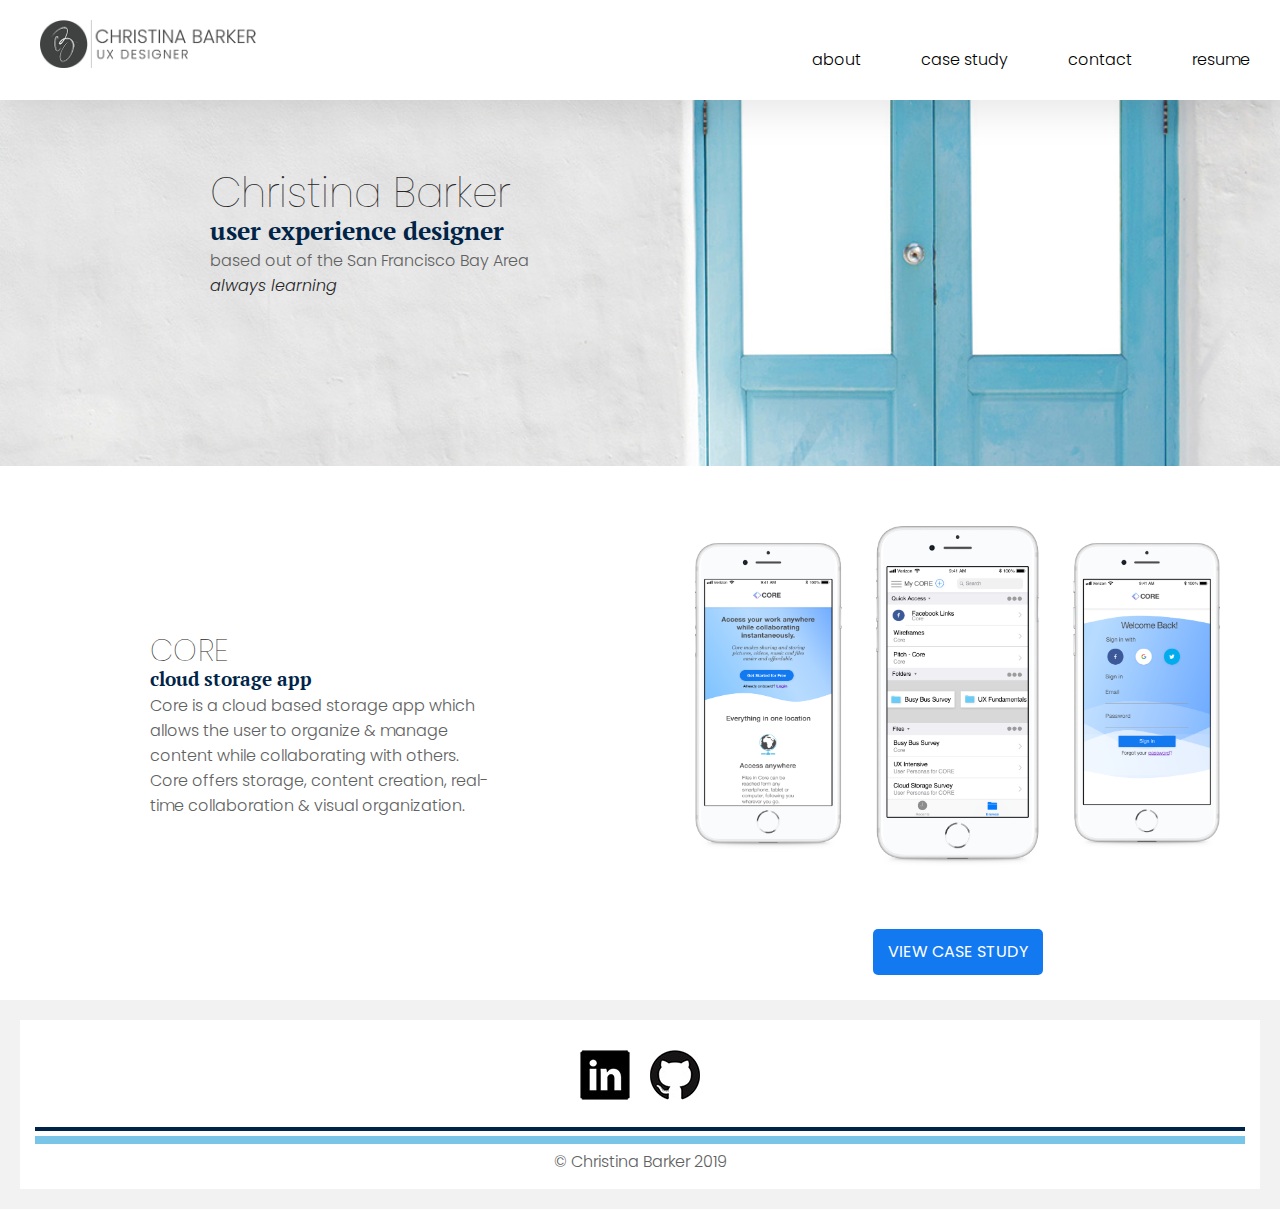
==== index.html @ b77a3701 "update-5:fixed images for group and local button color and minor issues" ====
<!DOCTYPE html>
 <html lang="en">
   <head>
     <!-- Global site tag (gtag.js) - Google Analytics -->
<script async src="https://www.googletagmanager.com/gtag/js?id=UA-143163344-1"></script>
<script>
  window.dataLayer = window.dataLayer || [];
  function gtag(){dataLayer.push(arguments);}
  gtag('js', new Date());
  gtag('config', 'UA-143163344-1');
</script>
     <meta charset="utf-8">
     <meta name="viewport" content="width=device-width, initial-scale=1">
     <title>Portfolio | Christina</title>
     <link href="styles/reset.css" rel="stylesheet">
     <link href="styles/main.css" rel="stylesheet">
     <link href="https://fonts.googleapis.com/css?family=PT+Serif:400,700|Poppins:100,300,400,600,700&display=swap" rel="stylesheet">
  </head>
<body>
 <section class="container">
  <header class="header">
      <a href="index.html"><img class="logo" src="images/logo-lg.png" alt="logo"/></a>
      <input class="menu-btn"
       type="checkbox" id="menu-btn" />
     <label class="menu-icon" for="menu-btn"><span class="navicon"></span></label>
     <ul class="menu">
      <li>
        <a href="about.html">about</a></li>
      <li>
       <a href="core.html">case study</a></li>
      <li>
      <a href="contact.html">contact</a></li>
      <li>
      <a href="../images/resume.pdf" target="_blank" rel="noopener noreferrer">resume</a></li>
    </ul>
</header>
<main>
 <section class="hero-hmpg">
    <div class="content-hmpg">
      <h1>Christina Barker</h1>
       <p class="slogan">user experience designer</p>
       <p class="about">based out of the San Francisco Bay Area</p>
       <p class="quote">always learning</p>
    </div>
  </section>
<main>
  <section class="project">
    <div class="left-1">
       <h2 class="project-name">CORE</h2>
       <p class="project-description">cloud storage app</p>
       <p class="about">Core is a cloud based storage app which allows the user to organize & manage content while collaborating with others. Core offers storage, content creation, real-time collaboration & visual organization.</p>
     </div>
    <div class="right-1">
      <img class="phones" src="images/core-phones.png" alt="core-hmpg"/>
      <a href="core.html" class="button" target="_blank">VIEW CASE STUDY</a>
    </div>
  </section>
</main>

<section class="footer">
   <div class="footer-bkgrnd">
     <div class="footer-links">
      <a href="https://www.linkedin.com/in/christinabarker35" target="_blank"><img class="linkedin" src="images/icons/linkedin.jpg" alt="linkedin"/></a>
      <a href="https://github.com/okibc25" target="_blank"><img class="github" src="images/icons/github.jpg" alt="github"/></a>
    </div>
    <hr class="one">
    <hr class="two">
   <div class="copy">
     <p class="copy-right"> &copy Christina Barker 2019</p>
   </div>
  </div>
</section>
</section>
</body>
</html>
---- styles/main.css ----
* {box-sizing: border-box;}

html {
  /**base size**/
font-size: 10px;
}

body {
 background-color: #ffffff;
}

.container {
 margin: 0 auto;
 min-width: 250px;
}

.header {
 background-color: #fff;
 box-shadow: 1rem 1rem 4rem 0 rgba(0,0,0,.1);
 position: fixed;
 left: 0;
 top: 0;
 width: 100%;
 z-index: 3;
}

.header ul {
 margin: 0;
 padding: 0;
 list-style: none;
 overflow: hidden;
 background-color: #fff;
}

.header li a {
 display: block;
 font-size: 1.6rem;
 padding: 1rem 1rem;
 text-decoration: none;
}

.header li a:hover,
.header .menu-btn:hover {
 background-color: #f4f4f4;
}

img.logo {
 display: block;
 float: left;
 margin: 0 auto;
 max-width: 70%;
 padding: 2rem 3rem;
 text-decoration: none;
}

/* menu */
.header .menu {
 clear: both;
 max-height: 0;
 transition: max-height .2s ease-out;
}

/* menu icon */

.header .menu-icon {
 cursor: pointer;
 display: inline-block;
 float: right;
 margin: 0 auto;
 padding: 3rem 4rem;
 position: relative;
 user-select: none;
}

.header .menu-icon .navicon {
  background: #333;
  display: block;
  height: 2px;
  position: relative;
  transition: background .2s ease-out;
  width: 18px;
}

.header .menu-icon .navicon:before,
.header .menu-icon .navicon:after {
 background: #333;
 content: '';
 display: block;
 height: 100%;
 position: absolute;
 transition: all .2s ease-out;
 width: 100%;
}

.header .menu-icon .navicon:before {
 top: 5px;
}

.header .menu-icon .navicon:after {
 top: -5px;
}
/* menu btn */

.header .menu-btn {
 display: none;
}

.header .menu-btn:checked ~ .menu {
 max-height: 240px;
}

.header .menu-btn:checked ~ .menu-icon .navicon {
  background: transparent;
}

.header .menu-btn:checked ~ .menu-icon .navicon:before {
  transform: rotate(-45deg);
}

.header .menu-btn:checked ~ .menu-icon .navicon:after {
  transform: rotate(45deg);
}

.header .menu-btn:checked ~ .menu-icon:not(.steps) .navicon:before,
.header .menu-btn:checked ~ .menu-icon:not(.steps) .navicon:after {
  top: 0;
}

.menu {
 margin: 0;
 font-family: 'Poppins';
 background-color: #f2f2f2;
}

a {
  color: #000;
}
/*end navigation*/

h1 {
 font-family: 'Poppins';
 font-weight:lighter;
 font-style: normal;
 font-size: 2.75rem;
 color: #262627;
 margin: .5rem;
}

h2 {
 font-family: 'Poppins';
 font-weight:bold;
 font-style: normal;
 font-size: 2.5rem;
 color: #262627;
 margin: .5rem;
}

h3 {
 font-family: 'PT Serif';
 font-style: normal;
 font-size: 2.5rem;
 font-weight: bold;
 color: #002447;
 margin: .5rem;
}

.button {
 background-color: #1379F1;
 border: none;
 border-radius: 5px;
 color: #ffffff;
 font-family: 'Poppins';
 font-style:normal;
 font-size: 1.6rem;
 text-align: center;
 text-decoration: none;
}

/*all images included with in the website*/
img.color-palette, .first-core-phones, .first-it, .core-phones, .sketches,
.data, .dropbox-swot, .final-it, .font, .flows, .googledrive-swot, .icon, .iterations,
.large, .local, .logo-lg, .logos, .me, .myrole, .phones, .second-it, .signature,
.sketch1, .sketch2, .type, .ux-testing, .wireframes {
 height: auto;
 width: 100%;
}

ul{
  list-style: circle;
  list-style-position: inside;
}

li {
 color: #616161;
 font-family: 'Poppins';
 font-size: 1.6em;
 font-style: normal;
 font-weight: 300;
 line-height: 2rem;
 margin: 1rem;
 text-align: left;
}

p.about, p.about-project, p.by, p.copy-right, p.detail, p.project-name, p.title {
 font-family: 'Poppins';
 font-style: normal;
 font-weight: 300;
 font-size: 1.6rem;
 color:#616161;
 line-height: 2.5rem;
 margin: .5rem;
}

p.by {
 color: #262627;
 font-style: italic;
}

p.copy-right {
 font-size: 1rem;
}

p.project-description, p.slogan {
 font-family: 'PT Serif';
 font-style: normal;
 font-weight: bold;
 font-size: 1.9rem;
 color:#002447;
 margin: .5rem;
}

p.quote {
 display:block;
 font-family: 'Poppins';
 font-size: 1.6rem;
 font-style: italic;
 font-weight: 300;
 color: #262627;
 margin: .5rem;
}

p.slogan {
 font-size: 2.5rem;
}

.hero-hmpg {
 background-image: url('../images/doord-sm.png');
 background-position: center;
 background-repeat: no-repeat;
 background-size: cover;
 display: grid;
 grid-template-columns: repeat(4, [col] 1fr);
 grid-template-rows: repeat(3, [row] 1fr);
 grid-gap: 2rem;
 justify-content: space-around;
 margin: 0 auto;
}

.content-hmpg{
 grid-column: 1 / span 4;
 grid-row: 2;
 grid-gap: 1rem;
 margin: 0 auto;
}

.project {
 display: grid;
 grid-template-columns: repeat(4, [col] 1fr);
 grid-gap: 1rem;
 margin: .5rem;
}

.left-1 {
 grid-column:1 / span 4;
 grid-row: 1;
 margin: 0 auto;
 padding: 1rem;
}

h2.project-name {
 padding-top: 1rem;
}

p.about{
 padding-bottom: 1rem;
}

.right-1 {
 grid-column: 1 / span 4;
 grid-row: 2;
 margin: 0 auto;
 padding: 1rem;
}

.footer {
 background-color: #f2f2f2;
 display: grid;
 grid-template-columns: repeat(4, [col] 1fr);
 grid-template-rows: repeat(2, [row] 1fr);
}

.footer-bkgrnd {
 background-color: #ffffff;
 grid-column: 1 / span 4;
 grid-row: 1 / span 2;
 margin: 2rem;
 padding: 1rem;
}

.footer-links {
 background-color: #ffffff;
 display: flex;
 grid-row: 1;
 justify-content: center;
 margin: 0;
 padding: 2rem;
}

img.linkedin {
 padding: 0rem 1rem;
}

img.github {
 padding: 0rem 1rem;
}

hr.one {
 height: 1px;
 border: none;
 color:#002447;
 background-color: #002447;
 grid-row: 2;
 margin:.5rem;
 padding: .2rem;
}

hr.two {
 height: 2px;
 border: none;
 color:#79C5E7;
 background-color: #79C5E7;
 grid-row: 2;
 margin: .5rem;
 padding: .4rem;
}

hr.three {
 height: 2px;
 border: none;
 color:#f1f1f1;
 background-color: #f1f1f1;
 margin: 2rem 5rem 2rem 5rem;
 padding: .2rem;
}

/*styling for about me page*/
.hero-me {
 display: grid;
 grid-template-columns: repeat(4, [col] 1fr);
 grid-template-rows: repeat(1, [row] 1fr);
 grid-gap: 1rem;
 justify-content: space-between;
 margin: 0 auto;
}

.content-me {
 grid-column: 1 / span 4;
 grid-row: 1;
 margin: 0 auto;
 margin-top: 9rem;
}

img.me {
 display: block;
 margin: auto;
 max-width: 50%;
 padding: 1rem 4rem;
}

.main {
 display: grid;
 grid-gap: 1rem;
 grid-template-columns: repeat(4, [col] 1fr);
 grid-template-rows: repeat(1, [row] 1fr);
 margin: 0 auto;
}

.content-main {
 grid-column: 1 / span 4;
 grid-row: 1;
 margin: 0 auto;
}

.content-about {
 grid-column: 1 / span 4;
 grid-row: 1;
 margin: 1rem;
 text-align: left;
}
/*end specific stlying for about me page*/

/*styling for contact page*/
.hero-contact {
 background-image: url('../images/world.jpg');
 background-position: center;
 background-repeat: no-repeat;
 background-size: contain;
 grid-gap: 1rem;
 grid-template-columns: repeat(4, [col] 1fr);
 grid-template-rows: repeat(2, [row] 1fr);
 margin: 0 auto;
 margin-top: 4rem;
 justify-content: space-around;
 padding-top: 4rem;
}

.contact-hmpg{
 grid-column: 1 / span 4;
 grid-row: 1;
 margin: 0 auto;
 padding:1rem;
}

img.signature {
 margin: 1rem;
 max-width: 10%;
}

.form {
 border-radius: 1rem;
 grid-column: 1 / span 4;
 grid-row: 2;
 margin: 0 auto;
 padding: 1rem;
 }

.form input, textarea, button {
 border-radius: 1rem;
 font-family: 'Poppins';
 font-size: 1.5em;
 font-weight: normal;
 color:#676767;
 border: 1px solid #f2f2f2;
 background-color: #ffffff;
 margin: 0 auto;
 padding: 2em;
 transition: all 0.3s ease-in-out;
 width: 100%;
 }

.form textarea {
 overflow: auto;
 vertical-align: top;
 }

.form button {
 background-color: #0336FF;
 border-radius: 1rem;
 display: inline-block;
 font-family: 'Poppins';
 font-size: 1em;
 font-weight: normal;
 color: #ffffff;
 margin: 0 auto;
 padding: 1rem;
 }
/*end styling for contact me page*/

.copy {
 text-align: center;
}

p.copy-right {
 text-align: center;
}

h1 {
 margin: 0rem 1rem 0rem 1rem;
 text-align: left;
}

h2 {
  margin-top: 1rem;
  margin-bottom: 0px;
  text-align: center;
}

h2.name  {
  margin-left: 1rem;
  text-align: left;
}

h2.project-name {
  text-align: left;
  margin: 0rem 1rem 0rem 1rem;
}

h3 {
  text-align: left;
  margin-top: 2rem;
  margin-bottom: .5rem;
}

p.slogan, p.quote, p.by {
  margin: 0rem 1rem 0rem 1rem;
}

p.about {
 margin: .5rem 1rem 0rem 1rem;
 text-align: left;
}

p.about-project {
  margin-top: .5rem;
  margin-left: 1rem;
}

p.project-description {
  margin: 0rem 0rem 0rem 1rem;
  text-align: left;
}

p.title {
  text-align: center;
}

.button {
 display: block;
 margin: 2rem;
 padding: 5px 10px 5px 10px;
 align-items: center;
}

img.icon {
 display: block;
 width: 10%;
 margin: 0 auto;
}

img.phones {
 margin: 0 auto;
 padding: 2rem;
}

/*styling for core case study mobile*/
.hero-core {
 background-image: url('../images/corehmpg.jpg');
 background-position: center;
 background-repeat: no-repeat;
 background-size: cover;
 margin: 0 auto;
 display: grid;
 grid-gap: .5rem;
 grid-template-columns: repeat(4, [col] 1fr);
 grid-template-rows: repeat(2, [row] auto);
 justify-content: space-between;
 padding-top: 2rem;
 }

.core-l1 {
 grid-column: 1 / span 4;
 grid-row: 1;
 margin: 6rem 2rem 0 2rem;
}

.core-r1 {
 grid-column: 1 / span 4;
 grid-row: 2;
 margin: 1rem;
  }

.area-1 {
 display: grid;
 grid-template-columns: repeat(4, [col] 1fr);
 grid-template-rows: repeat(2, auto);
 margin: 1rem;;
}

.a {
 grid-column: 1 / span 4;
 grid-row: 1;
 margin: 1rem;
}

.b {
 grid-column: 1 / span 4;
 grid-row: 2;
 align-content: center;
 margin: 1rem;
}

.insidebox-1 {
 background-color: #f1f1f1;
 border-radius: 2px;
 display: grid;
 grid-template-columns: repeat(4, [col] 1fr);
 grid-template-rows: repeat(1, auto);
 margin: 1rem;
}

.role {
 background-color: #ffffff;
 grid-column: 1/ span 4;
 grid-row: 1;
 margin: 2rem;
 padding: 2rem 2rem 2rem 2rem;
 text-align: left;
}

.c {
 grid-column: 1 / span 4;
 grid-row: 3;
 align-content: center;
 margin: 1rem;
}

.d {
 grid-column: 1 / span 4;
 grid-row: 4 ;
 margin: 1rem;
}

.insidebox-2 {
 display: grid;
 grid-template-columns: repeat(4, [col] 1fr);
 grid-template-rows: repeat(1, 1fr);
 margin: 1rem;
}

.competitors {
 grid-column: 1 / span 4;
 grid-row: 1;
 text-align: center;
 margin: 1rem;
}

 /*swot analysis of two of four companies*/
.area-a1 {
 background-color:#f2f2f2;
 display: grid;
 grid-gap: 1rem;
 grid-template-columns: repeat(4, [col] 1fr);
 grid-template-rows: repeat(2, auto);
 margin: 1rem;
}

.swot-l, .swot-r, h2.project-name {
 font-weight: lighter;
 line-height: 3rem;
}

.swot-l {
 background-color: #ffffff;
 box-shadow: 0 1px 3px rgba(0,0,0,0.12), 0 1px 2px rgba(0,0,0,0.24);
 transition: all 0.3s cubic-bezier(.25,.8,.25,1);
 grid-column: 1 / span 4;
 grid-row: 1;
 margin: 1rem;
}

.swot-l:hover {
 box-shadow: 0 14px 28px rgba(0,0,0,0.25), 0 10px 10px rgba(0,0,0,0.22);
}

.swot-r {
 background-color: #ffffff;
 box-shadow: 0 1px 3px rgba(0,0,0,0.12), 0 1px 2px rgba(0,0,0,0.24);
 transition: all 0.3s cubic-bezier(.25,.8,.25,1);
 grid-column: 1 / span 4;
 grid-row: 2;
 margin: 1rem;
}

.swot-r:hover {
 box-shadow: 0 14px 28px rgba(0,0,0,0.25), 0 10px 10px rgba(0,0,0,0.22);
}
/*close out the swot*/

.area-b1 {
 display: grid;
 grid-template-columns: repeat(4, [col] 1fr);
 grid-template-rows: repeat(3, auto);
 margin: 1rem;
 }

.e{
 grid-column: 1 / span 4;
 grid-row: 1;
 margin: 1rem;
}

.e li {
 background-color: #ffffff;
 border-radius: .2rem;
 margin: 1rem;
}

.f {
 box-shadow: 0 1px 3px rgba(0,0,0,0.12), 0 1px 2px rgba(0,0,0,0.24);
 transition: all 0.3s cubic-bezier(.25,.8,.25,1);
 grid-column: 1 / span 4;
 grid-row: 2;
 margin: 1rem;
 padding: 2rem;
 text-align: center;
}

.f:hover {
 box-shadow: 0 14px 28px rgba(0,0,0,0.25), 0 10px 10px rgba(0,0,0,0.22);
}

.g {
 grid-column: 1 / span 4;
 grid-row: 3;
 margin: 1rem;
}

.g li {
 text-align: left;
 margin-bottom: 1rem;
 margin-left: 1rem;
}

  /* Grid Area-2 Start*/
.area-2 {
 display: grid;
 grid-template-columns: repeat(4, [col] 1fr);
 grid-template-rows: repeat(1, auto);
 margin: 1rem;
}

.h {
 grid-column: 1 / span 4;
 grid-row: 1;
 margin: 1rem;
}

  /*subgrid for personas*/
.ux-personas {
 background-color: #ffffff;
 border-radius: 2px;
 display: grid;
 grid-template-columns: repeat(4, [col] 1fr);
 grid-template-rows: repeat(2, auto);
 margin: 1rem;
  }

  /*inside persona grid*/
.persona-l {
 box-shadow: 0 1px 3px rgba(0,0,0,0.12), 0 1px 2px rgba(0,0,0,0.24);
 transition: all 0.3s cubic-bezier(.25,.8,.25,1);
 grid-column: 1 / span 4;
 grid-row: 1;
 margin: 1rem;
 padding: 1rem;
 text-align: center;
  }

.persona-r {
 box-shadow: 0 1px 3px rgba(0,0,0,0.12), 0 1px 2px rgba(0,0,0,0.24);
 transition: all 0.3s cubic-bezier(.25,.8,.25,1);
 grid-column: 1 / span 4;
 grid-row: 2;
 margin: 1rem;
 padding: 1rem;
 text-align: center;
}

.persona-l:hover, .persona-r:hover {
 box-shadow: 0 14px 28px rgba(0,0,0,0.25), 0 10px 10px rgba(0,0,0,0.22);
}

.persona-r p.detail, .persona-l p.detail {
 margin: .5rem;
 text-align: center;
}

p .about li {
 margin: 1rem;
 text-align: left;
}
/*end of persona back to area-2 grid*/

.i {
 grid-column: 1 / span 4;
 grid-row: 2;
 margin: 1rem;
 text-align: left;
  }

.j {
 grid-column: 1 / span 4;
 grid-row: 3;
 margin: 1rem;
  }

.ux-priorities {
 background-color: #ffffff;
 border-radius: 2px;
 display: grid;
 grid-template-columns: repeat(4, [col] 1fr);
 grid-template-rows: repeat(5, auto);
 margin: 1rem;
  }

.c-high {
 box-shadow: 0 1px 3px rgba(0,0,0,0.12), 0 1px 2px rgba(0,0,0,0.24);
 transition: all 0.3s cubic-bezier(.25,.8,.25,1);
 grid-column: 1 / span 4;
 grid-row: 1;
 margin: 1rem;
 padding: 0 2rem 2rem 2rem;
 text-align: left;
 }

.c-medium {
 box-shadow: 0 1px 3px rgba(0,0,0,0.12), 0 1px 2px rgba(0,0,0,0.24);
 transition: all 0.3s cubic-bezier(.25,.8,.25,1);
 grid-column: 1 / span 4;
 grid-row: 2;
 margin: 1rem;
 padding: 0 2rem 2rem 2rem;
 text-align: left;
 }

.c-low {
 box-shadow: 0 1px 3px rgba(0,0,0,0.12), 0 1px 2px rgba(0,0,0,0.24);
 transition: all 0.3s cubic-bezier(.25,.8,.25,1);
 grid-column: 1 / span 4;
 grid-row: 3;
 margin: 1rem;
 padding: 0 2rem 2rem 2rem;
 text-align: left;
 }

.c-high:hover, .c-medium:hover, .c-low:hover {
 box-shadow: 0 14px 28px rgba(0,0,0,0.25), 0 10px 10px rgba(0,0,0,0.22);
}

.k {
 grid-column: 1 / span 4;
 grid-row: 4;
 margin: 1rem;
}

.ux-flows {
 display: grid;
 grid-template-columns: repeat(1, [col] 1fr);
 grid-template-rows: repeat(2, auto);
 margin: 1rem;
}

.c-large{
 box-shadow: 0 1px 3px rgba(0,0,0,0.12), 0 1px 2px rgba(0,0,0,0.24);
 transition: all 0.3s cubic-bezier(.25,.8,.25,1);
 grid-column: 1 / span 4;
 grid-row: 1;
 margin: 1rem;
 padding: 2rem;
 text-align: center;
 width: 95%;
}

.c-local {
 box-shadow: 0 1px 3px rgba(0,0,0,0.12), 0 1px 2px rgba(0,0,0,0.24);
 transition: all 0.3s cubic-bezier(.25,.8,.25,1);
 align-items: center;
 grid-column: 1 / span 4;
 grid-row: 2;
 margin: 1rem;
 padding: 2rem;
 text-align: center;
 width: 95%;
}

.c-large:hover, .c-local:hover{
 box-shadow: 0 14px 28px rgba(0,0,0,0.25), 0 10px 10px rgba(0,0,0,0.22);
}

.o {
 grid-column: 1/ span 5;
 grid-row: 5;
 margin: 2rem;
}
/*end of grid area-2*/

/*begin grid area-3*/
.area-3 {
 display: grid;
 grid-gap: 1rem;
 grid-template-columns: repeat(4, [col] 1fr);
 grid-template-rows: repeat(1, [row] auto);
 margin: 1rem;
}

.l {
 grid-column: 1 / span 4;
 grid-row: 1;
 margin: 1rem;
}

.ideas {
 display: grid;
 grid-gap: 2rem;
 grid-template-columns: repeat(4, [col] 1fr);
 grid-template-rows: repeat(2, [row] auto);
 margin: 1rem;
}

.c-idea-one {
 background-color: #f2f2f2;
 box-shadow: 0 1px 3px rgba(0,0,0,0.12), 0 1px 2px rgba(0,0,0,0.24);
 transition: all 0.3s cubic-bezier(.25,.8,.25,1);
 grid-column: 1 / span 4;
 grid-row: 1;
 margin: 1rem;
 padding: 1rem;
 text-align: center;
 width: 95%;
}

img.brand {
  margin: 1rem;
  width: 90%;
}

.c-idea-two {
 background-color: #f2f2f2;
 box-shadow: 0 1px 3px rgba(0,0,0,0.12), 0 1px 2px rgba(0,0,0,0.24);
 transition: all 0.3s cubic-bezier(.25,.8,.25,1);
 grid-column: 1 / span 4;
 grid-row: 2;
 margin: 1rem;
 padding: 1rem;
 text-align: center;
 width: 95%;
}

.c-idea-one:hover, .c-idea-two:hover {
 box-shadow: 0 14px 28px rgba(0,0,0,0.25), 0 10px 10px rgba(0,0,0,0.22);
}

.area-3m {
 background-color: #f2f2f2;
 box-shadow: 0 1px 3px rgba(0,0,0,0.12), 0 1px 2px rgba(0,0,0,0.24);
 transition: all 0.3s cubic-bezier(.25,.8,.25,1);
 display: grid;
 grid-gap: 1rem;
 grid-template-columns: repeat(1, [col] 1fr);
 grid-template-rows: repeat(1, [row] auto);
 margin: 1rem;
}

.area-3m:hover {
 box-shadow: 0 14px 28px rgba(0,0,0,0.25), 0 10px 10px rgba(0,0,0,0.22);
}

.m {
 grid-column: 1;
 grid-row: 1;
 margin: 1rem;
 align-content: center;
}

.area-3n {
 display: grid;
 grid-gap: 1rem;
 grid-template-columns: repeat(4, [col] 1fr);
 grid-template-rows: repeat(3, [row] auto);
 margin: 1rem;
}

.n {
 grid-column: 1 / span 4;
 grid-row: 1;
 margin: 1rem;
}

.n-color {
 grid-column: 2 / span 2;
 grid-row: 2;
 margin: 1rem;
 text-align: center;
}

img.color {
  margin: 0 auto;
 width: 100%;
}

.area-p {
 background-color: #f2f2f2;
 display: grid;
 grid-gap: .5rem;
 grid-template-columns: repeat(4, [col] 1fr);
 grid-template-rows: repeat(4, [row] auto);
 margin: 1rem;
}

.c-sketch-p1 {
 grid-column: 1 / span 4;
 grid-row: 1;
 margin: auto;
 padding: 1rem;
 text-align: center;
 width: 95%;
}

.c-sketch-p2 {
 grid-column: 1 / span 4;
 grid-row: 2;
 margin: auto;
 padding: 1rem;
 text-align: center;
 width:65%;
}

.c-sketch-p3 {
 grid-column: 1 / span 4;
 grid-row: 3;
 margin: auto;
 padding: 1rem;
 text-align: center;
 width: 95%;
}

.c-sketch-p4 {
 grid-column: 1 / span 4;
 grid-row: 4;
 margin: auto;
 padding: 1rem;
 text-align: center;
 width: 55%;
}
/*end of grid area-3*/

/*begin grid area-4*/
.area-4 {
 display: grid;
 grid-gap: 1rem;
 grid-template-columns: repeat(1, [col] 1fr);
 grid-template-rows: repeat(2, [row] auto);
 margin: 1rem;
}

.q {
 grid-column: 1 / span 4;
 grid-row: 1;
 margin: 2rem;
}

.r {
 grid-column: 1 / span 4;
 grid-row: 2;
 margin: 2rem;
}

.area-5 {
 background-color: #f2f2f2;
 display: grid;
 grid-gap: 1rem;
 grid-template-columns: repeat(4, [col] 1fr);
 grid-template-rows: repeat(3, [row] 1fr);
 margin: 1rem;
}

.c-sketch-1 {
grid-column: 1 / span 4;
grid-row: 1;
margin: 1rem;
padding: 1rem;
text-align: center;
}

.c-sketch-2 {
 grid-column: 1 / span 4;
 grid-row: 2;
 margin: 1rem;
 padding: 1rem;
 text-align: center;
}

.c-sketch-3 {
 grid-column: 1 / span 4;
 grid-row: 3;
 margin: 1rem;
 padding: 1rem;
 text-align: center;
}

.area-6 {
 display: grid;
 grid-gap: 1rem;
 grid-template-columns: repeat(4, [col] 1fr);
 grid-template-rows: repeat(1, [row] auto);
 margin: 1rem;
}

.t {
 grid-column: 1 / span 4;
 grid-row: 1;
 margin: 1rem;
}

.area-7 {
 background-color: #f2f2f2;
 display: grid;
 grid-gap: 1rem;
 grid-template-columns: repeat(4, [col] 1fr);
 grid-template-rows: repeat(1, [row] auto);
 margin: 1rem;
}

.u {
 grid-column: 1 / span 4;
 grid-row: 1;
 margin: 1rem;
 text-align: center;
}

.area-8 {
 display: grid;
 grid-gap: 1rem;
 grid-template-columns: repeat(4, [col] 1fr);
 grid-template-rows: repeat(4, [row] auto);
 margin: 1rem;
}

.v {
 grid-column: 1 / span 4;
 grid-row: 1;
 margin: 1rem;
}

.w {
 grid-column: 1 / span 4;
 grid-row: 2;
 margin: 1rem;
}

.first, .second, .final {
 margin: auto;
 padding: 1rem;
 text-align: center;
 width: 55%;
}

.x {
 grid-column: 1 / span 4;
 grid-row: 3;
 margin: 1rem;
}

.area-9 {
background-color: #f2f2f2;
display: grid;
grid-gap: 1rem;
grid-template-columns: repeat(4, [col] 1fr);
grid-template-rows: repeat(1, [row] auto);
margin: 1rem;
}

.y {
 grid-column: 1 / span 4;
 grid-row: 1;
 margin: 1rem;
 text-align: center;
}

.core-phones {
 padding: 2rem 2rem 0rem 2rem;
}

.area-10 {
 display: grid;
 grid-gap: 1rem;
 grid-template-columns: repeat(4, [col] 1fr);
 grid-template-rows: repeat(1, [row] auto);
 margin: 1rem;
}

.z {
 grid-column: 1 / span 4;
 grid-row: 1;
 margin: 1rem;
}

/*styling for contact page form box*/
@media screen and (min-width: 575px) {
 .container {
  margin: 0 auto;
}

img.logo {
 max-width: 35%;
}

.header .menu-icon {
 cursor: pointer;
 display: inline-block;
 float: right;
 margin: 0 auto;
 padding: 3.5rem 4rem;
 position: relative;
 user-select: none;
}

/*stlying for homepage*/
.hero-hmpg {
 background-image: url('../images/doord-m.jpeg');
 background-position: center;
 background-repeat: no-repeat;
 background-size: cover;
 display: grid;
 grid-gap: 2rem;
 grid-template-columns: repeat(4, [col] 1fr);
 grid-template-rows: repeat(3, [row] 1fr);
 justify-content: space-around;
 margin: 0 auto;
}

.content-hmpg {
 grid-column: 1/ span 2;
 grid-row: 2;
 grid-gap: 2rem;
 margin: 1rem 0 1rem 5rem;
}

.content-hmpg >h1 {
 font-size: 3.4rem;
}

.project {
 display: grid;
 grid-gap: 1rem;
 grid-template-columns:repeat(4, [col] 1fr);
 grid-template-rows: repeat(2, [row] 1fr);
 margin: 0 auto;
}

.left-1 {
 grid-column: 2 / span 2;
 grid-row: 1;
 margin: 0 auto;
 padding: 1rem;
 text-align: center;
}

.left-1 h2.project-name {
 font-size: 2.5rem;
 text-align: left;
 padding-top: 3rem;
}

.right-1 {
 grid-column: 2 / span 2;
 grid-row: 2;
 margin: 0 auto;
 text-align: center;
}

img.phones {
 margin: 0 auto;
 padding: 0;
}

/*styling for about page*/
.content-about {
 grid-column: 2 / span 2;
 grid-row: 2;
 margin-top: 1rem 3rem 1rem 1rem;
}

p.by {
 text-align: center;
 margin-bottom: 1rem;
}
/*end styling for about page*/

/*core stlying*/
.hero-core {
 background-image: url('../images/corehmpg.jpg');
 background-position: center;
 background-repeat: no-repeat;
 height:70rem;
 margin: 0 auto;
 display: grid;
 grid-gap: 1rem;
 grid-template-columns: repeat(4, [col] 1fr);
 grid-template-rows: repeat(2, [row] 1fr);
 justify-content: space-around;
 margin-top: 6rem;
}

.core-l1 {
 grid-column: 2 / span 2;
 grid-row: 1;
 margin-top: 6rem 1rem 1rem 1rem;
}

h1 {
 font-size: 3rem;
 font-weight: lighter;
}

.core-r1 {
 grid-column: 2 / span 2;
 grid-row: 2;
 margin: 1rem;
 text-align: center;
}

.core-phones {
 padding: 2rem 2rem 0rem 2rem;
}
/*end core case study*/

/*contact page*/
.contact-hmpg{
  margin-top: 6rem;
}

img.signature {
 display: block;
 margin: 0 auto;
 max-width: 10%;
}

}/*end 575px view*/

@media screen and (min-width: 1100px) {
.container {
 margin: 0 auto;
}

h1, h2 {
 text-align: left;
}

p.about, p.about-project, p.by, p.copy-right, p.project-name, p.title {
 font-family: 'Poppins';
 font-style: normal;
 font-weight: 300;
 font-size: 1.6rem;
 line-height: 2.5rem;
 color:#616161;
 padding-bottom: 0rem;
}

p.by {
 font-style: italic;
}

.header li {
 float: left;
}

.header li a {
 display: block;
 padding: 2rem 2rem;
 margin-top: 2rem;
}

.header li a:hover {
  color: orange;
}

.header .menu {
 clear: none;
 float: right;
 max-height: none;
}

.header .menu-icon {
 display: none;
}

img.logo {
 max-width: 25%;
 padding: 2rem 4rem;
}

h1 {
 font-size: 4.6rem;
 font-weight:lighter;
 margin: 0rem 1rem 0rem 1rem;
}

/*specific stying for hmpg*/
.content-hmpg {
 grid-column: 1/ span 2;
 grid-row: 2;
 grid-gap: 2rem;
 margin: 1rem 0 1rem 10rem;
 padding-left: 10rem;
}

.content-hmpg >h1 {
 font-size: 4.1rem;
}

p.slogan, p.quote, p.by {
  margin: .5rem 1rem 0rem 1rem;
}

.content {
 grid-column: 2 / span 2;
 grid-row: 2;
 margin-top: 2rem;
 text-align: left;
}

.project {
 background-color: #ffffff;
 grid-column: 2;
 grid-row: 2;
 display: grid;
 grid-gap: 1rem;
 grid-template-columns: repeat(4, [col] 1fr );
 grid-template-rows: repeat(1, [row] 1fr);
 margin: 1rem;
}

.left-1 {
 grid-column: 1 / span 2;
 grid-row: 1;
 margin: 1rem;
 padding: 12rem;
 text-align: center;
}

.left-1 > h2.project-name {
  font-size: 3rem;
  margin-bottom: .3rem;
}

.right-1 {
  grid-column: 3 / span 2;
  grid-row: 1;
  margin: 1rem;
  padding: 1rem 1rem .5rem 1rem;
}

img.phones {
margin: 0 auto;
padding: 3rem;
}

/*end specific styling for the hmpg*/
.button {
 align-items: center;
 background-color: #1379F1;
 border: none;
 border-radius: 5px;
 color: #ffffff;
 display: inline-block;
 font-family: 'Poppins';
 font-size: 1.6rem;
 font-style: normal;
 height: auto;
 margin: 0 auto;
 padding: 1.5rem;
 position: relative;
 text-align: center;
 text-decoration: none;
}

/*styling for core case study page*/

.hero-core {
 background-image: url('../images/corehmpg.jpg');
 background-position: center;
 background-repeat: no-repeat;
 height: 80rem;
 margin: 0 auto;
 display grid;
 grid-gap: 2rem;
 grid-template-columns: repeat(4, [col] 1fr);
 grid-template-rows: repeat(2, [row] auto );
 margin-top: 6rem;
}

.core-l1 {
 grid-column: 1/ span 2;
 grid-row: 1 / span 2;
 margin: 1rem;
 padding: 12rem ;
}

.core-r1 {
 grid-column: 3/ span 2;
 grid-row: 1 / span 2;
 margin: 0 auto;
 padding: 5rem;
}

img.phones {
 padding: 3rem;
}

.button {
 margin-top: 3rem;
}

img.icon {
 float: left;
 margin: 0 auto;
 text-align: justify;
 width: 10%;
}

h2.title {
display: inline-block;
margin: 0 auto;
padding: 3rem 1rem 1rem 1rem;
}

p.about-project{
 display: inline-block;
}

.area-1 {
 display: grid;
 grid-gap: 2rem;
 grid-template-columns: repeat(4, [col] 1fr );
 grid-template-rows: repeat(3, [row] auto );
 margin: 2rem;
}

.a {
 grid-column: 2 / span 2 ;
 grid-row: 1 ;
 margin-top: 2rem;
}

.b {
 grid-column: 2 / span 2 ;
 grid-row: 2 ;
 margin-top: 20px;
}

.insidebox-1 {
 background-color: #f1f1f1;
 display: grid;
 grid-gap: 2rem;
 grid-template-columns: repeat(4, [col] 1fr );
 grid-template-rows: repeat(1, [row] auto );
 margin: 20px;
  }

.role {
 grid-column: 1 / span 4;
 grid-row: 1;
 margin: 2rem;
 padding: 2rem 2rem 2rem 2rem;
 text-align: left;
}

.c {
 grid-column: 2/ span 2;
 grid-row: 3 ;
 align-content: center;
 margin-top: 20px;
}

.d {
 grid-column: 2 / span 2;
 grid-row:4 ;
 margin-top: 20px;
}

/*competitor icons */
.insidebox-2 {
 display: grid;
 grid-gap: 1rem;
 grid-template-columns: repeat(4, [col] 1fr );
 grid-template-rows: repeat(1, [row] 2fr );
 margin: 1rem;
}

.competitors {
grid-column: 2 / span 2;
grid-row: 1;
text-align: center;
}
/*close competitors - icons*/

/*swot analysis of two of four companies*/
.area-a1 {
 background-color: #f2f2f2;
 display: grid;
 grid-gap: 1rem;
 grid-template-columns: repeat(4, [col] 1fr );
 grid-template-rows: repeat(4, [row] 1fr);
 margin: 0 auto;
}

.swot-l {
 background-color: #ffffff;
 grid-column: 1 /span 2;
 grid-row: 1 /span 4;
 margin: 4rem;
 padding: 2rem;
}

.swot-r {
 background-color: #ffffff;
 grid-column: 3/ span 2;
 grid-row: 1 / span 4;
 margin: 4rem;
 padding: 2rem;
}
/*close out the swot*/

.area-b1 {
 display: grid;
 grid-gap: 20px;
 grid-row-gap: 20px;
 grid-template-columns: repeat(4, [col] 1fr );
 grid-template-rows: repeat(3, [row] auto );
 margin: 20px;
}

.e {
 grid-column: 2 / span 2;
 grid-row: 1;
}

.e li {
 color: #616161;
 font-family: 'Poppins';
 font-size: 1.6em;
 font-style: normal;
 font-weight: 300;
 line-height: 2.5rem;
 margin-bottom: 1rem;
 margin-left: 1rem;
 text-align: left;
}

.f {
 grid-column: 2 / span 2 ;
 grid-row: 2;
}

.g {
 grid-column: 2 / span 2;
 grid-row: 3;
}

.g li {
 color: #616161;
 font-family: 'Poppins';
 font-size: 1.6em;
 font-style: normal;
 font-weight: 300;
 text-align: left;
 text-decoration: none;
 margin-bottom: 10px;
 margin-left: 10px;
}

/* Grid Area-2 Start*/
.area-2 {
 display: grid;
 grid-gap: 1rem;
 grid-template-columns: repeat(4, [col] 1fr );
 grid-template-rows: repeat(4, [row] auto );
 margin: 1rem;
}

.h {
 grid-column: 2 / span 2;
 grid-row: 1;
 margin: 1rem;
}

/*subgrid for personas*/
.ux-personas {
 display: grid;
 grid-gap: 1rem;
 grid-template-columns: repeat(2, [col] 1fr );
 grid-template-rows: repeat(1, [row] auto );
 margin: 1rem;
}
/*inside persona grid*/
.persona-l {
 grid-column: 1;
 grid-row: 1;
 text-align: center;
}

img[src="images/icons/susan.png"]{
 display: block;
 float: none;
 margin: 0 auto;
 margin-top: 1rem;
 width: 20%;
 text-align: center;
}

.persona-r {
grid-column: 2;
grid-row: 1;
text-align: center;
}

img[src="images/icons/daniel.png"]{
 display: block;
 float: none;
 margin: 0 auto;
 margin-top: 1rem;
 width: 20%;
 text-align: center;
}

.persona-l > h2.title, .persona-r > h2.title {
  text-align: center;
  margin: 0 auto;
}
/*end of persona back to area-2 grid*/

.i {
 grid-column: 2 / span 2;
 grid-row: 2;
 margin: 2rem;
 padding-top: 1rem;
}

.j {
grid-column: 2 / span 2;
grid-row: 3;
margin: 2rem;
}

.ux-priorities {
 display: grid;
 grid-gap: 2rem;
 grid-template-columns: repeat(2, [col] 1fr );
 grid-template-rows: repeat(3, [row] auto);
 margin: 1rem;
}

.c-high {
 grid-column: 1 / span 4;
 grid-row: 1;
}

.c-medium {
 grid-column: 1 / span 4;
 grid-row: 2;
}

.c-low {
 grid-row: 1 / span 4;
 grid-row: 3;
}

.k {
 grid-column: 2 / span 2;
 grid-row: 4;
}

.ux-flows {
 display: grid;
 grid-gap: 2rem;
 grid-template-columns: repeat(4, [col] 1fr );
 grid-template-rows: repeat(1, [row] auto );
 margin: 2rem;
}

.c-large{
 grid-column:  1/span 2;
 grid-row: 1;
 margin: 1rem;
 text-align: center;
}

.c-local {
 grid-column: 3 / span 2;
 grid-row: 1;
 margin: 1rem;
 text-align: center;
}
/*end of grid area-2*/

/*begin grid area-3*/
.area-3 {
 display: grid;
 grid-gap: 1rem;
 grid-template-columns: repeat(4, [col] 1fr );
 grid-template-rows: repeat(1, [row] auto );
 margin: 1rem;
 padding: 2rem;
}

.l {
 grid-column: 2 / span 2;
 grid-row: 1;
}

.l h2.title {
 padding-top: 6rem;
}

.ideas {
 display: grid;
 grid-gap: 2rem;
 grid-template-columns: repeat(4, [col] 1fr );
 grid-template-rows: repeat(1, [row] auto );
 margin: 2rem;
}

.c-idea-one {
 grid-column: 1/ span 2;
 grid-row: 1;
}

img.brand {
  text-align: center;
  max-width: 100%;
}

.c-idea-two {
 grid-column: 3/ span 2;
 grid-row: 1;
}

.area-3m {
 background-color: #f2f2f2;
 display: grid;
 grid-gap: 2rem;
 grid-template-columns: repeat(4, [col] 1fr );
 grid-template-rows: repeat(1, [row] auto );
 text-align: center;
 margin: 2rem;
}

.m {
 grid-column: 1 / span 4;
 grid-row: 1;
 margin:2rem;
 text-align: center;
}

img.iterations {
  max-width: 50%;
}

.area-3n {
 display: grid;
 grid-gap: 20px;
 grid-template-columns: repeat(4, [col] 1fr );
 grid-template-rows: repeat(2, [row] auto );
 margin: 1rem;
 padding: 2rem;
}

.n {
 grid-column: 2 / span 2;
 grid-row: 1;
  }

.n-color {
 grid-column: 2 / span 2;
 grid-row: 2;
 text-align: center;
}

 img.color {
   max-width: 50%;
 }

.area-p1 {
 display: grid;
 grid-gap:1rem;
 grid-template-columns: repeat(4, [col] 1fr);
 grid-template-rows: repeat(1, [row] 1fr);
 margin: 1rem;
}

.o h2.title {
 padding-top: 6rem;
}

.o {
 grid-column: 2 / span 2;
 grid-row: 1;
}

.area-p {
 background-color: #f2f2f2;
 display: grid;
 grid-gap: 1rem;
 grid-template-columns: repeat(4, [col] 1fr);
 grid-template-rows: repeat(1, [row] auto );
 margin: 1rem;
 text-align: center;
}

.c-sketch-p1 {
 grid-column: 1;
 grid-row: 1;
 text-align: center;
}

.c-sketch-p2 {
 grid-column: 2;
 grid-row: 1;
 text-align: center;
}

.c-sketch-p3 {
 grid-column: 3;
 grid-row: 1;
 text-align: center;
}

.c-sketch-p4 {
 grid-column: 4;
 grid-row: 1;
 text-align: center;
}
/*end of grid area-3*/

/*begin grid area-4*/
.area-4 {
display: grid;
grid-gap: 1rem;
grid-row-gap: 1rem;
grid-template-columns: repeat(4, [col] 1fr );
grid-template-rows: repeat(2, [row] auto );
margin: 2rem;
}

.q {
 grid-column: 2 / span 2;
 grid-row: 1;
 margin: 2rem;
}

.r {
 grid-column: 2 / span 2;
 grid-row: 2;
 margin: 2rem;
}

.area-5 {
 background-color: #f2f2f2;
 display: grid;
 grid-gap: 1rem;
 grid-row-gap: 1rem;
 grid-template-columns: repeat(5, [col] 1fr );
 grid-template-rows: repeat(1, [row] auto );
 margin: 1rem;
}

.c-sketch-1 {
 grid-column: 2;
 grid-row: 1;
 margin: 1rem;
}

.c-sketch-2 {
 grid-column: 3;
 grid-row: 1;
 margin: 1rem;
}

.c-sketch-3 {
 grid-column: 4;
 grid-row: 1;
 margin: 1rem;
}

.area-6 {
 display: grid;
 grid-gap: 1rem;
 grid-template-columns: repeat(4, [col] 1fr );
 grid-template-rows: repeat(1, [row] auto );
 margin: 2rem;
}

.t {
 grid-column: 2 / span 2;
 grid-row: 1;
 margin: 1rem;
}

.area-7 {
 background-color: #f2f2f2;
 display: grid;
 grid-gap: 1rem;
 grid-template-columns: repeat(4, [col] 1fr );
 grid-template-rows: repeat(1, [row] auto );
 margin: 2rem;
}

.u {
 grid-column: 2 / span 2;
 grid-row: 1;
 margin: 2rem;
 text-align: center;
}

.area-8 {
 display: grid;
 grid-gap: 1rem;
 grid-template-columns: repeat(4, [col] 1fr );
 grid-template-rows: repeat(4, [row] auto );
 margin: 2rem;
}

.v {
 grid-column: 2 / span 2;
 grid-row: 1;
 margin: 2rem;
}

.v h2.title {
 padding-top: 6rem;
}

.w {
 grid-column: 2 / span 2;
 grid-row: 2;
 text-align: center;
 margin: 2rem;
 display: grid;
 grid-gap: 1rem;
 grid-template-columns: repeat(3, [col] 1fr);
 grid-template-rows: repeat(1, [row] auto );
 margin: 2rem;
 text-align: center;
}

.w h2.title {
 padding-left: 1rem;
}

.first {
  grid-column: 1;
  margin: 0 auto;
  padding: 1rem;
  text-align: center;
  width: 95%;
}

.second {
 grid-column: 2;
 margin: auto;
 padding: 1rem;
 text-align: center;
 width: 55%;
}

.final {
 grid-column: 3;
 margin: 0 auto;
 padding: 1rem;
 text-align: center;
 width: 95%;
}

.x {
 grid-column: 2 / span 2;
 grid-row: 3;
 margin: 2rem;
}

.area-9 {
 background-color: #f2f2f2;
 display: grid;
 grid-gap: 1rem;
 grid-template-columns: repeat(4, [col] 1fr );
 grid-template-rows: repeat(1, [row] auto );
 margin: 2rem;
}

.y {
 grid-column: 2 / span 2;
 grid-row: 1;
 margin: 2rem;
 padding: 1rem;
 text-align: center;
}

.p-button {
 background-color: #79C5E7;
 border: none;
 border-radius: .5rem;
 color: #ffffff;
 grid-column: 2;
 font-family: 'Poppins';
 font-style: normal;
 text-align: center;
 text-decoration: none;
 padding: 5px 10px 5px;
}

.area-10 {
  display: grid;
  grid-gap: 1rem;
  grid-template-columns: repeat(4, [col] 1fr );
  grid-template-rows: repeat(1, [row] auto );
  margin: 2rem;
}

.z {
 grid-column: 2 / span 2;
 grid-row: 1;
 margin: 2rem;
}

.z h2.title {
 padding-top: 7rem;
}

/*styling for contact page*/
.hero-contact {
 background-image: url('../images/world.jpg');
 background-position: center;
 background-repeat: no-repeat;
 background-size: contain;
 display: grid;
 grid-gap: 2rem;
 grid-template-columns: repeat(4, [col] 1fr);
 grid-template-rows: repeat(1, [row] auto);
 height: 80vh;
 margin: 0 auto;
 padding-top: 5rem;
 padding-bottom: 5rem;
}

.contact-hmpg{
 grid-column: 1 / span 2;
 grid-row: 1;
 margin: 0 auto;
 margin-top: 9rem;
 padding: 1rem;
}

img.signature {
display: block;
margin-left: 4rem;
padding: 1rem;
max-width: 10%;
}

.form {
 border-radius: 1rem;
 grid-column: 3 / span 2;
 grid-row: 1;
 margin: 0 auto;
 margin-top: 7rem;
 padding: 1rem;
 }

.form button {
font-size: 2rem;
}
/*finish styling for contact me page*/

/*about me styling*/
.hero-me {
 display: grid;
 grid-gap: 1rem;
 grid-template-columns: repeat(4, [col] 1fr);
 grid-template-rows: repeat(1, [row] 1fr);
 justify-content: space-around;
 margin-top: 4rem;
}

.content-me {
 grid-column: 2 / span 2;
 grid-row:1;
}

img.me {
 max-width: 50%;
 margin: 0 auto;
 padding: 1rem;
}

.content-me h1 {
 margin-top: 2rem;
 padding-top: 2rem;
}

.main {
 display: grid;
 grid-template-columns: repeat(4, [col] 1fr);
 grid-template-rows: repeat(1, [row] 1fr);
 margin: 1rem;
}

.content-main {
 grid-column: 2 / span 2;
 grid-row: 1;
 margin: 0 auto;
 padding: 3rem;
 text-align: left;
}

.content-about {
 grid-column: 2 / span 2;
 grid-row: 1;
 margin: 0 auto;
 margin-top: 8rem;
 padding-bottom: 3rem;
 text-align: left;
}

.footer-links img.linkedin {
 padding: none;
}

.footer-links img.github {
 padding-top: 2rem 0rem;
}
/*end about me stlying*/

}
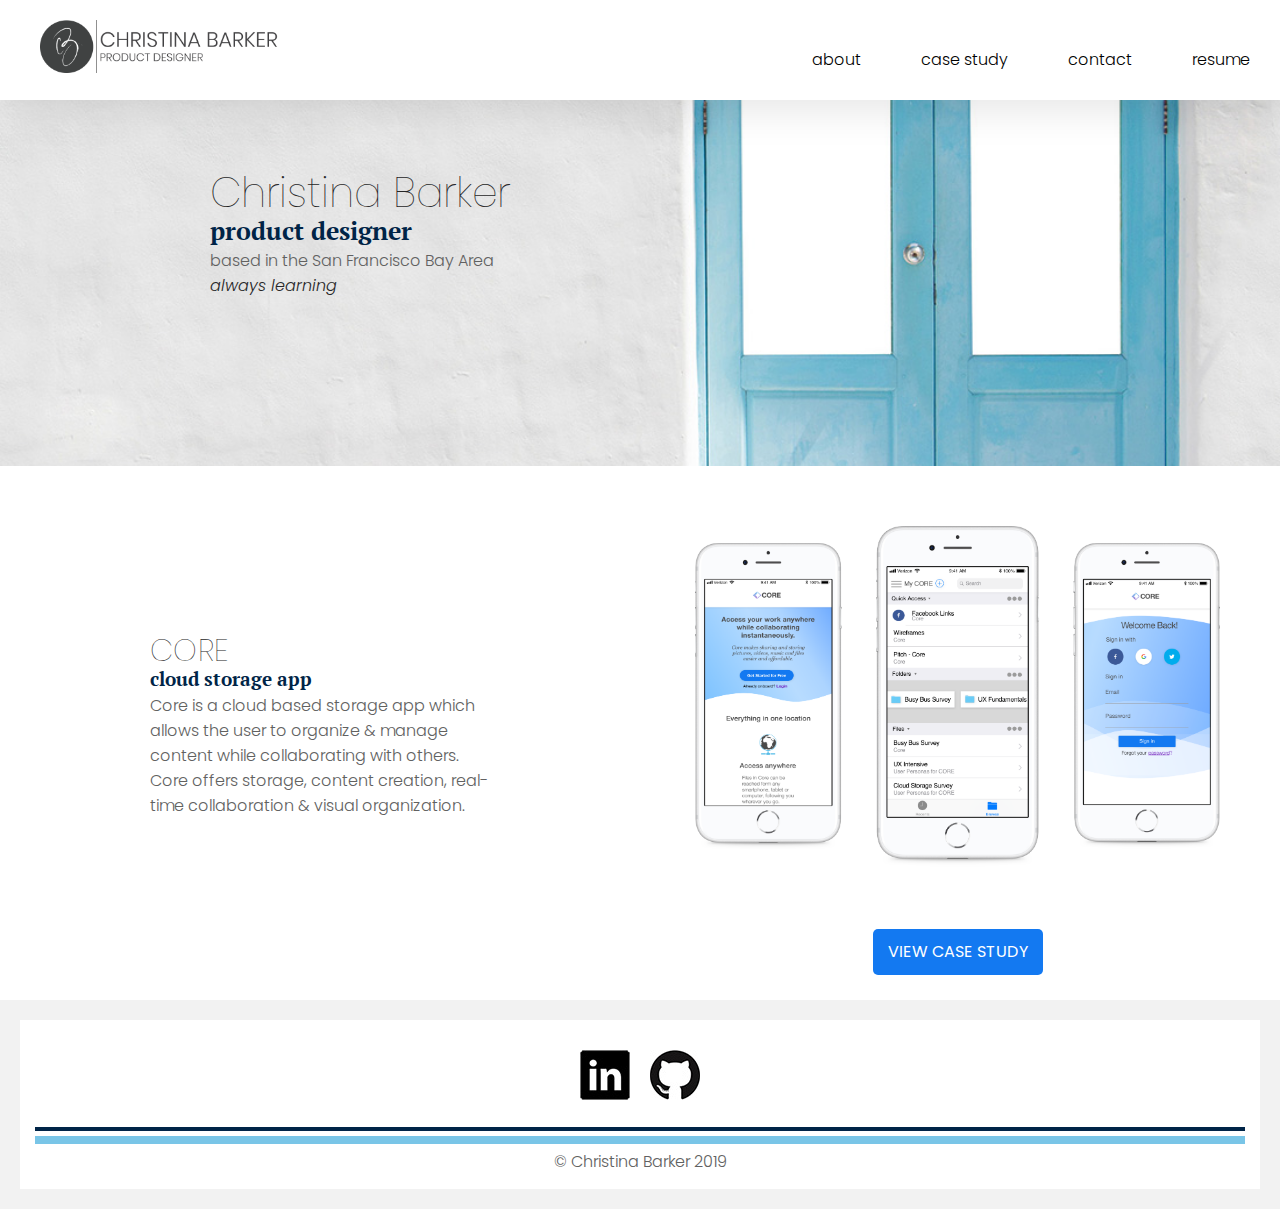
==== commit de2d0679: "completed" ====
--- a/index.html
+++ b/index.html
@@ -19,7 +19,7 @@
 <body>
  <section class="container">
   <header class="header">
-      <a href="index.html"><img class="logo" src="images/logo-lg.png" alt="logo"/></a>
+      <a href="index.html"><img class="logo" src="images/logo.png" alt="logo"/></a>
       <input class="menu-btn"
        type="checkbox" id="menu-btn" />
      <label class="menu-icon" for="menu-btn"><span class="navicon"></span></label>
@@ -38,8 +38,8 @@
  <section class="hero-hmpg">
     <div class="content-hmpg">
       <h1>Christina Barker</h1>
-       <p class="slogan">user experience designer</p>
-       <p class="about">based out of the San Francisco Bay Area</p>
+       <p class="slogan">product designer</p>
+       <p class="about">based in the San Francisco Bay Area</p>
        <p class="quote">always learning</p>
     </div>
   </section>
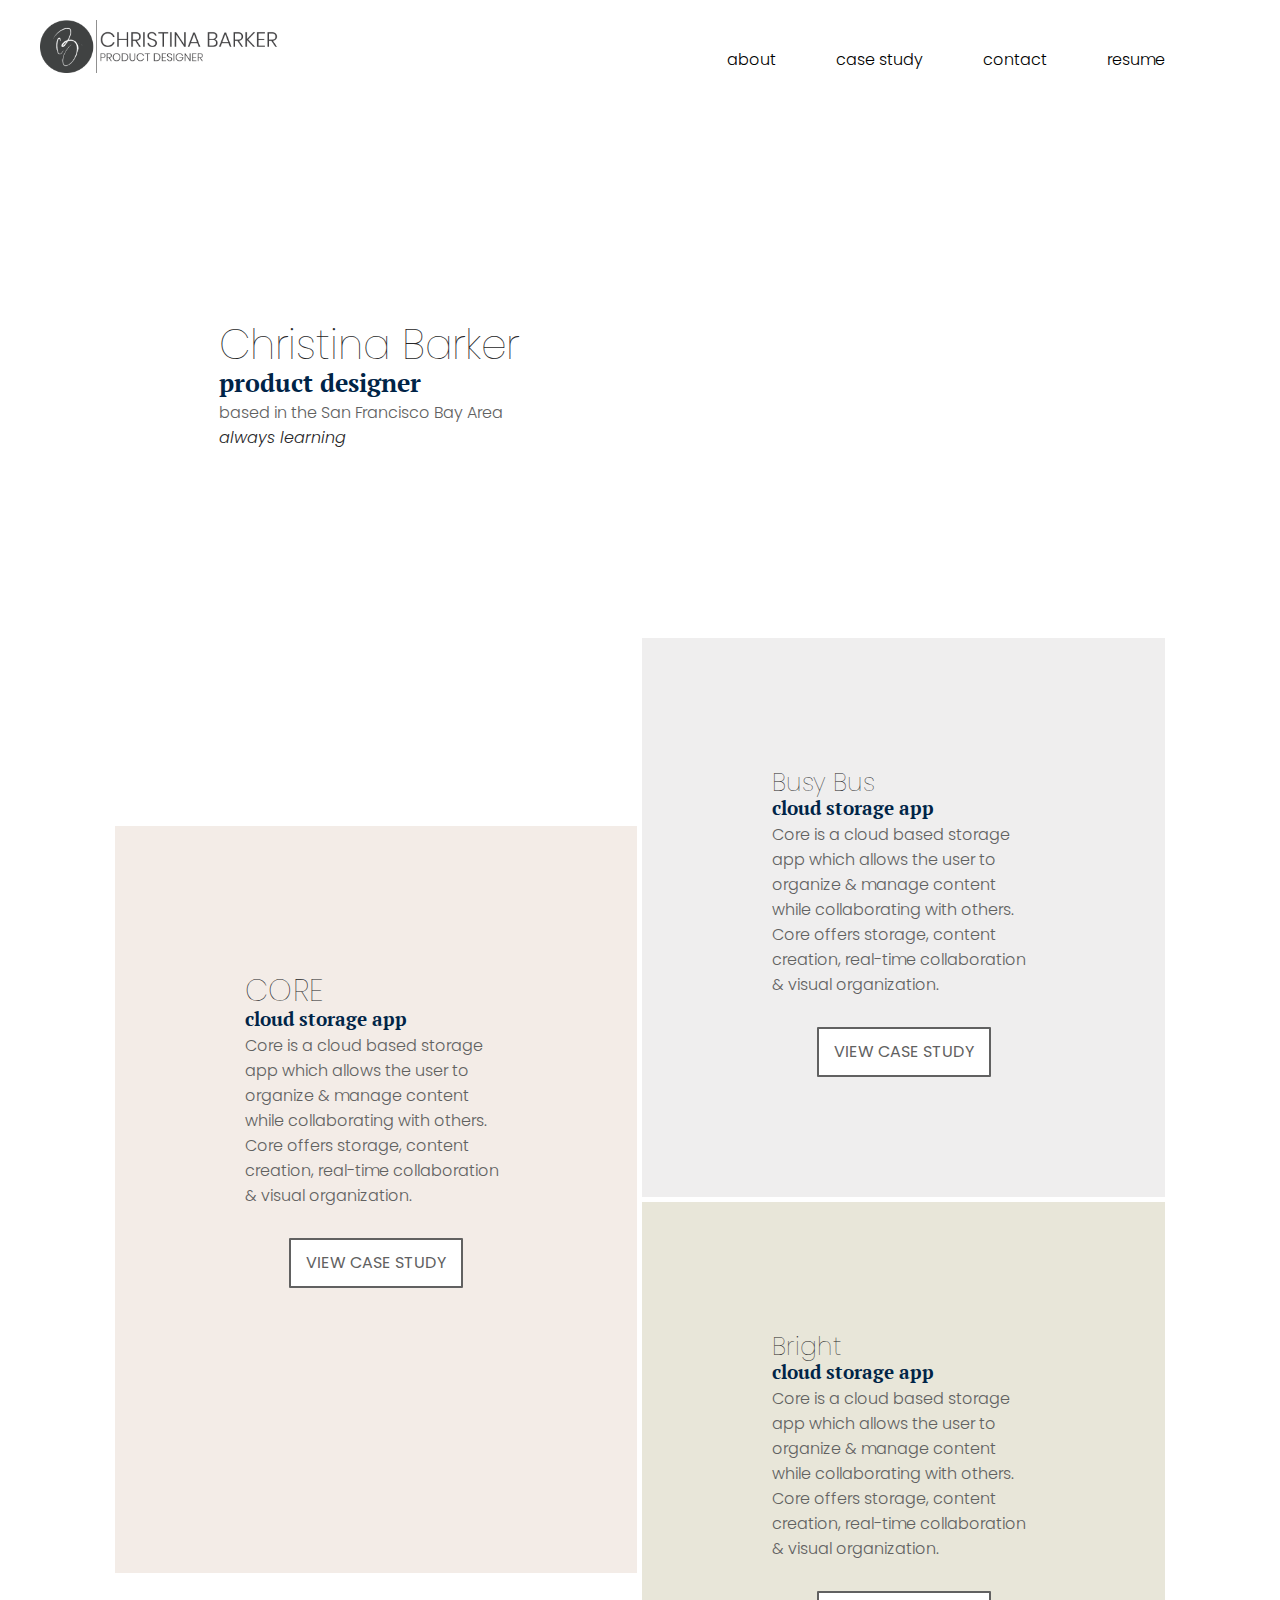
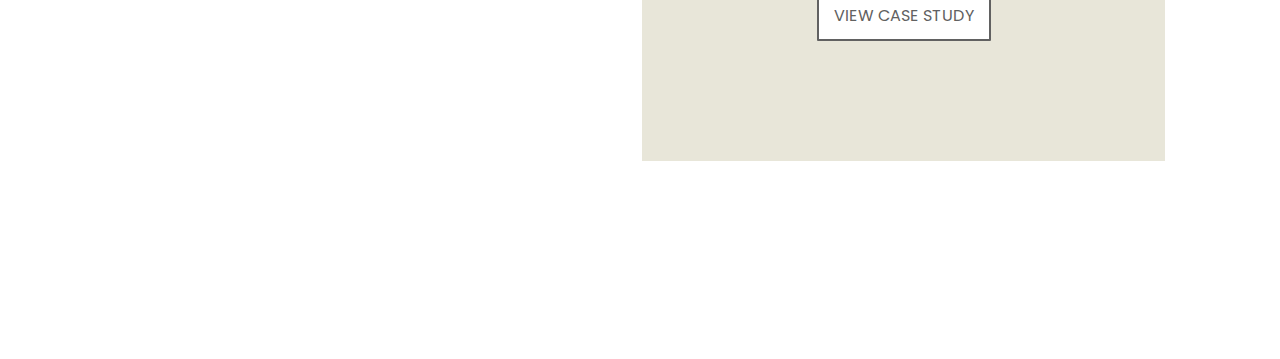
==== commit caca14dc: "port-update-one" ====
--- a/index.html
+++ b/index.html
@@ -41,23 +41,40 @@
        <p class="slogan">product designer</p>
        <p class="about">based in the San Francisco Bay Area</p>
        <p class="quote">always learning</p>
+       <div class="circle"></div>
     </div>
   </section>
 <main>
   <section class="project">
-    <div class="left-1">
+   <div class="left-1">
        <h2 class="project-name">CORE</h2>
        <p class="project-description">cloud storage app</p>
        <p class="about">Core is a cloud based storage app which allows the user to organize & manage content while collaborating with others. Core offers storage, content creation, real-time collaboration & visual organization.</p>
+       <a href="core.html" class="button" target="_blank">VIEW CASE STUDY</a>
      </div>
-    <div class="right-1">
+    <!--<div class="right-1">
       <img class="phones" src="images/core-phones.png" alt="core-hmpg"/>
       <a href="core.html" class="button" target="_blank">VIEW CASE STUDY</a>
-    </div>
-  </section>
+    </div>-->
+  <div class="right-2">
+       <h2 class="project-name">Busy Bus</h2>
+       <p class="project-description">cloud storage app</p>
+       <p class="about">Core is a cloud based storage app which allows the user to organize & manage content while collaborating with others. Core offers storage, content creation, real-time collaboration & visual organization.</p>
+       <a href="busybus.html" class="button" target="_blank">VIEW CASE STUDY</a>
+     </div>
+
+  <div class="right-3">
+       <h2 class="project-name">Bright</h2>
+       <p class="project-description">cloud storage app</p>
+       <p class="about">Core is a cloud based storage app which allows the user to organize & manage content while collaborating with others. Core offers storage, content creation, real-time collaboration & visual organization.</p>
+       <a href="core.html" class="button" target="_blank">VIEW CASE STUDY</a>
+     </div>
+</section>
+
+
 </main>
 
-<section class="footer">
+<!--<section class="footer">
    <div class="footer-bkgrnd">
      <div class="footer-links">
       <a href="https://www.linkedin.com/in/christinabarker35" target="_blank"><img class="linkedin" src="images/icons/linkedin.jpg" alt="linkedin"/></a>
@@ -69,7 +86,7 @@
      <p class="copy-right"> &copy Christina Barker 2019</p>
    </div>
   </div>
-</section>
+</section>-->
 </section>
 </body>
 </html>
--- a/styles/main.css
+++ b/styles/main.css
@@ -16,7 +16,6 @@
 
 .header {
  background-color: #fff;
- box-shadow: 1rem 1rem 4rem 0 rgba(0,0,0,.1);
  position: fixed;
  left: 0;
  top: 0;
@@ -27,6 +26,7 @@
 .header ul {
  margin: 0;
  padding: 0;
+ padding-right: 8.5rem;
  list-style: none;
  overflow: hidden;
  background-color: #fff;
@@ -67,18 +67,18 @@
  display: inline-block;
  float: right;
  margin: 0 auto;
- padding: 3rem 4rem;
+ padding: 3rem 3rem;
  position: relative;
  user-select: none;
 }
 
 .header .menu-icon .navicon {
-  background: #333;
-  display: block;
-  height: 2px;
-  position: relative;
-  transition: background .2s ease-out;
-  width: 18px;
+ background: #333;
+ display: block;
+ height: 2px;
+ position: relative;
+ transition: background .2s ease-out;
+width: 18px;
 }
 
 .header .menu-icon .navicon:before,
@@ -165,15 +165,26 @@
 }
 
 .button {
- background-color: #1379F1;
- border: none;
- border-radius: 5px;
- color: #ffffff;
+ background-color: #fff;
+ border: .2rem solid #616161;
+ border-radius: 1px;
+ color: #616161;
  font-family: 'Poppins';
  font-style:normal;
  font-size: 1.6rem;
+ margin: 0 auto;
+ padding: 1.5rem;
+ -webkit-transition-duration: 0.4s;
+ transition-duration: 0.4s;
+ cursor: pointer;
  text-align: center;
  text-decoration: none;
+}
+
+.button:hover {
+ background-color: #ebcfc4;
+ color: #616161;
+ border-color: #ebcfc4;
 }
 
 /*all images included with in the website*/
@@ -244,35 +255,41 @@
 }
 
 .hero-hmpg {
- background-image: url('../images/doord-sm.png');
- background-position: center;
- background-repeat: no-repeat;
- background-size: cover;
- display: grid;
- grid-template-columns: repeat(4, [col] 1fr);
- grid-template-rows: repeat(3, [row] 1fr);
+ display: grid;
+ grid-template-columns: repeat(12, minmax(0,1fr));
+ grid-template-rows: repeat(4, [row] 1fr);
  grid-gap: 2rem;
  justify-content: space-around;
  margin: 0 auto;
 }
 
 .content-hmpg{
- grid-column: 1 / span 4;
- grid-row: 2;
- grid-gap: 1rem;
- margin: 0 auto;
+ grid-column: 1 / -1;
+ grid-row: 2;
+ grid-gap: 1rem;
+ margin: 0 auto;
+}
+
+.circle {
+ float: right;
+ height: 2rem;
+ width: 2rem;
+ shape-outside: circle();
+ background-color: linear-gradient(to to right, #d3c4be);
 }
 
 .project {
  display: grid;
- grid-template-columns: repeat(4, [col] 1fr);
- grid-gap: 1rem;
- margin: .5rem;
+ grid-template-columns: repeat(12, minmax(0,1fr));
+ grid-template-rows: repeat(6, [row] 1fr);
+ grid-gap: 1rem;
+ margin: 0 auto;
 }
 
 .left-1 {
- grid-column:1 / span 4;
- grid-row: 1;
+ background-color: #F3ECE7;
+ grid-column:1 / -1;
+ grid-row: 1 / span 2;
  margin: 0 auto;
  padding: 1rem;
 }
@@ -285,9 +302,18 @@
  padding-bottom: 1rem;
 }
 
-.right-1 {
- grid-column: 1 / span 4;
- grid-row: 2;
+.right-2 {
+ background-color: #efeeee;
+ grid-column: 1 / -1;
+ grid-row: 3/ span 2;
+ margin: 0 auto;
+ padding: 1rem;
+}
+
+.right-3 {
+  background-color:#e8e6d9;
+ grid-column: 1/ -1;
+ grid-row: 5/ span 2;
  margin: 0 auto;
  padding: 1rem;
 }
@@ -295,14 +321,15 @@
 .footer {
  background-color: #f2f2f2;
  display: grid;
- grid-template-columns: repeat(4, [col] 1fr);
+ grid-template-columns: repeat(12, minmax(0,1fr));
  grid-template-rows: repeat(2, [row] 1fr);
+ grid-gap: 2rem;
 }
 
 .footer-bkgrnd {
  background-color: #ffffff;
- grid-column: 1 / span 4;
- grid-row: 1 / span 2;
+ grid-column: 1 / -1;
+ grid-row: 1 / -1;
  margin: 2rem;
  padding: 1rem;
 }
@@ -356,7 +383,7 @@
 /*styling for about me page*/
 .hero-me {
  display: grid;
- grid-template-columns: repeat(4, [col] 1fr);
+ grid-template-columns: repeat(12, minmax(0,1fr));
  grid-template-rows: repeat(1, [row] 1fr);
  grid-gap: 1rem;
  justify-content: space-between;
@@ -364,7 +391,7 @@
 }
 
 .content-me {
- grid-column: 1 / span 4;
+ grid-column: 1 / -1;
  grid-row: 1;
  margin: 0 auto;
  margin-top: 9rem;
@@ -380,19 +407,19 @@
 .main {
  display: grid;
  grid-gap: 1rem;
- grid-template-columns: repeat(4, [col] 1fr);
+ grid-template-columns: repeat(12, minmax(0,1fr));
  grid-template-rows: repeat(1, [row] 1fr);
  margin: 0 auto;
 }
 
 .content-main {
- grid-column: 1 / span 4;
+ grid-column: 1 / -1;
  grid-row: 1;
  margin: 0 auto;
 }
 
 .content-about {
- grid-column: 1 / span 4;
+ grid-column: 1 / -1;
  grid-row: 1;
  margin: 1rem;
  text-align: left;
@@ -406,7 +433,7 @@
  background-repeat: no-repeat;
  background-size: contain;
  grid-gap: 1rem;
- grid-template-columns: repeat(4, [col] 1fr);
+ grid-template-columns: repeat(12, minmax(0,1fr));
  grid-template-rows: repeat(2, [row] 1fr);
  margin: 0 auto;
  margin-top: 4rem;
@@ -415,7 +442,7 @@
 }
 
 .contact-hmpg{
- grid-column: 1 / span 4;
+ grid-column: 1 / -1;
  grid-row: 1;
  margin: 0 auto;
  padding:1rem;
@@ -428,7 +455,7 @@
 
 .form {
  border-radius: 1rem;
- grid-column: 1 / span 4;
+ grid-column: 1 / -1;
  grid-row: 2;
  margin: 0 auto;
  padding: 1rem;
@@ -526,8 +553,6 @@
 
 .button {
  display: block;
- margin: 2rem;
- padding: 5px 10px 5px 10px;
  align-items: center;
 }
 
@@ -551,39 +576,39 @@
  margin: 0 auto;
  display: grid;
  grid-gap: .5rem;
- grid-template-columns: repeat(4, [col] 1fr);
+ grid-template-columns: repeat(12, minmax(0,1fr));
  grid-template-rows: repeat(2, [row] auto);
  justify-content: space-between;
  padding-top: 2rem;
  }
 
 .core-l1 {
- grid-column: 1 / span 4;
+ grid-column: 1 / -1;
  grid-row: 1;
  margin: 6rem 2rem 0 2rem;
 }
 
 .core-r1 {
- grid-column: 1 / span 4;
+ grid-column: 1 / -1;
  grid-row: 2;
  margin: 1rem;
   }
 
 .area-1 {
  display: grid;
- grid-template-columns: repeat(4, [col] 1fr);
+ grid-template-columns: repeat(12, minmax(0,1fr));
  grid-template-rows: repeat(2, auto);
  margin: 1rem;;
 }
 
 .a {
- grid-column: 1 / span 4;
+ grid-column: 1 / -1;
  grid-row: 1;
  margin: 1rem;
 }
 
 .b {
- grid-column: 1 / span 4;
+ grid-column: 1 / -1;
  grid-row: 2;
  align-content: center;
  margin: 1rem;
@@ -593,14 +618,14 @@
  background-color: #f1f1f1;
  border-radius: 2px;
  display: grid;
- grid-template-columns: repeat(4, [col] 1fr);
+ grid-template-columns: repeat(12, minmax(0,1fr));
  grid-template-rows: repeat(1, auto);
  margin: 1rem;
 }
 
 .role {
  background-color: #ffffff;
- grid-column: 1/ span 4;
+ grid-column: 1/ -1;
  grid-row: 1;
  margin: 2rem;
  padding: 2rem 2rem 2rem 2rem;
@@ -608,27 +633,27 @@
 }
 
 .c {
- grid-column: 1 / span 4;
+ grid-column: 1 / -1;
  grid-row: 3;
  align-content: center;
  margin: 1rem;
 }
 
 .d {
- grid-column: 1 / span 4;
+ grid-column: 1 / -1;
  grid-row: 4 ;
  margin: 1rem;
 }
 
 .insidebox-2 {
  display: grid;
- grid-template-columns: repeat(4, [col] 1fr);
+ grid-template-columns: repeat(12, minmax(0,1fr));
  grid-template-rows: repeat(1, 1fr);
  margin: 1rem;
 }
 
 .competitors {
- grid-column: 1 / span 4;
+ grid-column: 1 / -1;
  grid-row: 1;
  text-align: center;
  margin: 1rem;
@@ -639,7 +664,7 @@
  background-color:#f2f2f2;
  display: grid;
  grid-gap: 1rem;
- grid-template-columns: repeat(4, [col] 1fr);
+ grid-template-columns: repeat(12, minmax(0,1fr));
  grid-template-rows: repeat(2, auto);
  margin: 1rem;
 }
@@ -653,7 +678,7 @@
  background-color: #ffffff;
  box-shadow: 0 1px 3px rgba(0,0,0,0.12), 0 1px 2px rgba(0,0,0,0.24);
  transition: all 0.3s cubic-bezier(.25,.8,.25,1);
- grid-column: 1 / span 4;
+ grid-column: 1 / -1;
  grid-row: 1;
  margin: 1rem;
 }
@@ -666,7 +691,7 @@
  background-color: #ffffff;
  box-shadow: 0 1px 3px rgba(0,0,0,0.12), 0 1px 2px rgba(0,0,0,0.24);
  transition: all 0.3s cubic-bezier(.25,.8,.25,1);
- grid-column: 1 / span 4;
+ grid-column: 1 / -1;
  grid-row: 2;
  margin: 1rem;
 }
@@ -678,13 +703,13 @@
 
 .area-b1 {
  display: grid;
- grid-template-columns: repeat(4, [col] 1fr);
+ grid-template-columns: repeat(12, minmax(0,1fr));
  grid-template-rows: repeat(3, auto);
  margin: 1rem;
  }
 
 .e{
- grid-column: 1 / span 4;
+ grid-column: 1 / -1;
  grid-row: 1;
  margin: 1rem;
 }
@@ -698,7 +723,7 @@
 .f {
  box-shadow: 0 1px 3px rgba(0,0,0,0.12), 0 1px 2px rgba(0,0,0,0.24);
  transition: all 0.3s cubic-bezier(.25,.8,.25,1);
- grid-column: 1 / span 4;
+ grid-column: 1 / -1;
  grid-row: 2;
  margin: 1rem;
  padding: 2rem;
@@ -710,7 +735,7 @@
 }
 
 .g {
- grid-column: 1 / span 4;
+ grid-column: 1 / -1;
  grid-row: 3;
  margin: 1rem;
 }
@@ -724,13 +749,13 @@
   /* Grid Area-2 Start*/
 .area-2 {
  display: grid;
- grid-template-columns: repeat(4, [col] 1fr);
+ grid-template-columns: repeat(12, minmax(0,1fr));
  grid-template-rows: repeat(1, auto);
  margin: 1rem;
 }
 
 .h {
- grid-column: 1 / span 4;
+ grid-column: 1 / -1;
  grid-row: 1;
  margin: 1rem;
 }
@@ -740,7 +765,7 @@
  background-color: #ffffff;
  border-radius: 2px;
  display: grid;
- grid-template-columns: repeat(4, [col] 1fr);
+ grid-template-columns: repeat(12, minmax(0,1fr));
  grid-template-rows: repeat(2, auto);
  margin: 1rem;
   }
@@ -749,7 +774,7 @@
 .persona-l {
  box-shadow: 0 1px 3px rgba(0,0,0,0.12), 0 1px 2px rgba(0,0,0,0.24);
  transition: all 0.3s cubic-bezier(.25,.8,.25,1);
- grid-column: 1 / span 4;
+ grid-column: 1 / -1;
  grid-row: 1;
  margin: 1rem;
  padding: 1rem;
@@ -759,7 +784,7 @@
 .persona-r {
  box-shadow: 0 1px 3px rgba(0,0,0,0.12), 0 1px 2px rgba(0,0,0,0.24);
  transition: all 0.3s cubic-bezier(.25,.8,.25,1);
- grid-column: 1 / span 4;
+ grid-column: 1 / -1;
  grid-row: 2;
  margin: 1rem;
  padding: 1rem;
@@ -782,14 +807,14 @@
 /*end of persona back to area-2 grid*/
 
 .i {
- grid-column: 1 / span 4;
+ grid-column: 1 / -1;
  grid-row: 2;
  margin: 1rem;
  text-align: left;
   }
 
 .j {
- grid-column: 1 / span 4;
+ grid-column: 1 / -1;
  grid-row: 3;
  margin: 1rem;
   }
@@ -798,7 +823,7 @@
  background-color: #ffffff;
  border-radius: 2px;
  display: grid;
- grid-template-columns: repeat(4, [col] 1fr);
+ grid-template-columns: repeat(12, minmax(0,1fr));
  grid-template-rows: repeat(5, auto);
  margin: 1rem;
   }
@@ -806,7 +831,7 @@
 .c-high {
  box-shadow: 0 1px 3px rgba(0,0,0,0.12), 0 1px 2px rgba(0,0,0,0.24);
  transition: all 0.3s cubic-bezier(.25,.8,.25,1);
- grid-column: 1 / span 4;
+ grid-column: 1 / -1;
  grid-row: 1;
  margin: 1rem;
  padding: 0 2rem 2rem 2rem;
@@ -816,7 +841,7 @@
 .c-medium {
  box-shadow: 0 1px 3px rgba(0,0,0,0.12), 0 1px 2px rgba(0,0,0,0.24);
  transition: all 0.3s cubic-bezier(.25,.8,.25,1);
- grid-column: 1 / span 4;
+ grid-column: 1 / -1;
  grid-row: 2;
  margin: 1rem;
  padding: 0 2rem 2rem 2rem;
@@ -826,7 +851,7 @@
 .c-low {
  box-shadow: 0 1px 3px rgba(0,0,0,0.12), 0 1px 2px rgba(0,0,0,0.24);
  transition: all 0.3s cubic-bezier(.25,.8,.25,1);
- grid-column: 1 / span 4;
+ grid-column: 1 / -1;
  grid-row: 3;
  margin: 1rem;
  padding: 0 2rem 2rem 2rem;
@@ -838,14 +863,14 @@
 }
 
 .k {
- grid-column: 1 / span 4;
+ grid-column: 1 / -1;
  grid-row: 4;
  margin: 1rem;
 }
 
 .ux-flows {
  display: grid;
- grid-template-columns: repeat(1, [col] 1fr);
+ grid-template-columns: repeat(12, minmax(0,1fr));
  grid-template-rows: repeat(2, auto);
  margin: 1rem;
 }
@@ -853,7 +878,7 @@
 .c-large{
  box-shadow: 0 1px 3px rgba(0,0,0,0.12), 0 1px 2px rgba(0,0,0,0.24);
  transition: all 0.3s cubic-bezier(.25,.8,.25,1);
- grid-column: 1 / span 4;
+ grid-column: 1 / -1;
  grid-row: 1;
  margin: 1rem;
  padding: 2rem;
@@ -865,7 +890,7 @@
  box-shadow: 0 1px 3px rgba(0,0,0,0.12), 0 1px 2px rgba(0,0,0,0.24);
  transition: all 0.3s cubic-bezier(.25,.8,.25,1);
  align-items: center;
- grid-column: 1 / span 4;
+ grid-column: 1 / -1;
  grid-row: 2;
  margin: 1rem;
  padding: 2rem;
@@ -878,7 +903,7 @@
 }
 
 .o {
- grid-column: 1/ span 5;
+ grid-column: 1/ -``;
  grid-row: 5;
  margin: 2rem;
 }
@@ -888,13 +913,13 @@
 .area-3 {
  display: grid;
  grid-gap: 1rem;
- grid-template-columns: repeat(4, [col] 1fr);
+ grid-template-columns: repeat(12, minmax(0,1fr));
  grid-template-rows: repeat(1, [row] auto);
  margin: 1rem;
 }
 
 .l {
- grid-column: 1 / span 4;
+ grid-column: 1 / -1;
  grid-row: 1;
  margin: 1rem;
 }
@@ -902,7 +927,7 @@
 .ideas {
  display: grid;
  grid-gap: 2rem;
- grid-template-columns: repeat(4, [col] 1fr);
+ grid-template-columns: repeat(12, minmax(0,1fr));
  grid-template-rows: repeat(2, [row] auto);
  margin: 1rem;
 }
@@ -911,7 +936,7 @@
  background-color: #f2f2f2;
  box-shadow: 0 1px 3px rgba(0,0,0,0.12), 0 1px 2px rgba(0,0,0,0.24);
  transition: all 0.3s cubic-bezier(.25,.8,.25,1);
- grid-column: 1 / span 4;
+ grid-column: 1 / -1;
  grid-row: 1;
  margin: 1rem;
  padding: 1rem;
@@ -928,7 +953,7 @@
  background-color: #f2f2f2;
  box-shadow: 0 1px 3px rgba(0,0,0,0.12), 0 1px 2px rgba(0,0,0,0.24);
  transition: all 0.3s cubic-bezier(.25,.8,.25,1);
- grid-column: 1 / span 4;
+ grid-column: 1 / -1;
  grid-row: 2;
  margin: 1rem;
  padding: 1rem;
@@ -946,7 +971,7 @@
  transition: all 0.3s cubic-bezier(.25,.8,.25,1);
  display: grid;
  grid-gap: 1rem;
- grid-template-columns: repeat(1, [col] 1fr);
+ grid-template-columns: repeat(12, minmax(0,1fr));
  grid-template-rows: repeat(1, [row] auto);
  margin: 1rem;
 }
@@ -965,13 +990,13 @@
 .area-3n {
  display: grid;
  grid-gap: 1rem;
- grid-template-columns: repeat(4, [col] 1fr);
+ grid-template-columns: repeat(12, minmax(0,1fr));
  grid-template-rows: repeat(3, [row] auto);
  margin: 1rem;
 }
 
 .n {
- grid-column: 1 / span 4;
+ grid-column: 1 / -1;
  grid-row: 1;
  margin: 1rem;
 }
@@ -992,13 +1017,13 @@
  background-color: #f2f2f2;
  display: grid;
  grid-gap: .5rem;
- grid-template-columns: repeat(4, [col] 1fr);
+ grid-template-columns: repeat(12, minmax(0,1fr));
  grid-template-rows: repeat(4, [row] auto);
  margin: 1rem;
 }
 
 .c-sketch-p1 {
- grid-column: 1 / span 4;
+ grid-column: 1 / -1 ;
  grid-row: 1;
  margin: auto;
  padding: 1rem;
@@ -1207,23 +1232,19 @@
 
 /*stlying for homepage*/
 .hero-hmpg {
- background-image: url('../images/doord-m.jpeg');
- background-position: center;
- background-repeat: no-repeat;
- background-size: cover;
  display: grid;
  grid-gap: 2rem;
- grid-template-columns: repeat(4, [col] 1fr);
- grid-template-rows: repeat(3, [row] 1fr);
+ grid-template-columns: repeat(12, minmax(0,1fr));
+ grid-template-rows: repeat(4, [row] 1fr);
  justify-content: space-around;
  margin: 0 auto;
 }
 
 .content-hmpg {
- grid-column: 1/ span 2;
+ grid-column: 2/ span 6;
  grid-row: 2;
  grid-gap: 2rem;
- margin: 1rem 0 1rem 5rem;
+ margin: 0 auto;
 }
 
 .content-hmpg >h1 {
@@ -1233,13 +1254,13 @@
 .project {
  display: grid;
  grid-gap: 1rem;
- grid-template-columns:repeat(4, [col] 1fr);
- grid-template-rows: repeat(2, [row] 1fr);
+ grid-template-columns:repeat(12, minmax(0,1fr));
+ grid-template-rows: repeat(4, [row] 1fr);
  margin: 0 auto;
 }
 
 .left-1 {
- grid-column: 2 / span 2;
+ grid-column: 1 / -1;
  grid-row: 1;
  margin: 0 auto;
  padding: 1rem;
@@ -1252,16 +1273,18 @@
  padding-top: 3rem;
 }
 
-.right-1 {
- grid-column: 2 / span 2;
- grid-row: 2;
- margin: 0 auto;
- text-align: center;
-}
-
-img.phones {
- margin: 0 auto;
- padding: 0;
+.right-2 {
+ grid-column: 1/ span 4;
+ grid-row: 2;
+ margin: 0 auto;
+ text-align: center;
+}
+
+.right-3{
+ grid-column: 7/ span 4;
+ grid-row: 2;
+ margin: 0 auto;
+ text-align: center;
 }
 
 /*styling for about page*/
@@ -1387,12 +1410,15 @@
 }
 
 /*specific stying for hmpg*/
+.hero-hmpg{
+
+}
+
 .content-hmpg {
- grid-column: 1/ span 2;
- grid-row: 2;
- grid-gap: 2rem;
- margin: 1rem 0 1rem 10rem;
- padding-left: 10rem;
+ grid-column: 2/ span 5;
+ grid-row: 3;
+ grid-gap: .5rem;
+ margin: 0 auto;
 }
 
 .content-hmpg >h1 {
@@ -1415,27 +1441,27 @@
  grid-column: 2;
  grid-row: 2;
  display: grid;
- grid-gap: 1rem;
- grid-template-columns: repeat(4, [col] 1fr );
- grid-template-rows: repeat(1, [row] 1fr);
+ grid-gap: .5rem;
+ grid-template-columns: repeat(12, minmax(0,1fr));
+ grid-template-rows: repeat(7, [row] 1fr);
  margin: 1rem;
 }
 
 .left-1 {
- grid-column: 1 / span 2;
- grid-row: 1;
- margin: 1rem;
+ grid-column: 2 / span 5;
+ grid-row: 2/ span 4 ;
+ margin: 0 auto;
  padding: 12rem;
  text-align: center;
 }
 
 .left-1 > h2.project-name {
-  font-size: 3rem;
-  margin-bottom: .3rem;
-}
-
-.right-1 {
-  grid-column: 3 / span 2;
+ font-size: 3rem;
+ margin-bottom: .3rem;
+}
+
+/*.right-1 {
+  grid-column: 6 / span 6;
   grid-row: 1;
   margin: 1rem;
   padding: 1rem 1rem .5rem 1rem;
@@ -1444,15 +1470,29 @@
 img.phones {
 margin: 0 auto;
 padding: 3rem;
+}*/
+
+.right-2{
+ grid-column: 7 / span 5;
+ grid-row: 1/ span 3;
+ margin: 0 auto;
+ padding: 12rem;
+ text-align: center;
+}
+
+.right-3 {
+ grid-column: 7 / span 5;
+ grid-row: 4/ span 3;
+ margin: 0 auto;
+ padding: 12rem;
+ text-align: center;
 }
 
 /*end specific styling for the hmpg*/
 .button {
- align-items: center;
- background-color: #1379F1;
- border: none;
- border-radius: 5px;
- color: #ffffff;
+ background-color: #fff;
+ border-color: #616161;
+ color: #616161;
  display: inline-block;
  font-family: 'Poppins';
  font-size: 1.6rem;
@@ -1461,7 +1501,6 @@
  margin: 0 auto;
  padding: 1.5rem;
  position: relative;
- text-align: center;
  text-decoration: none;
 }
 
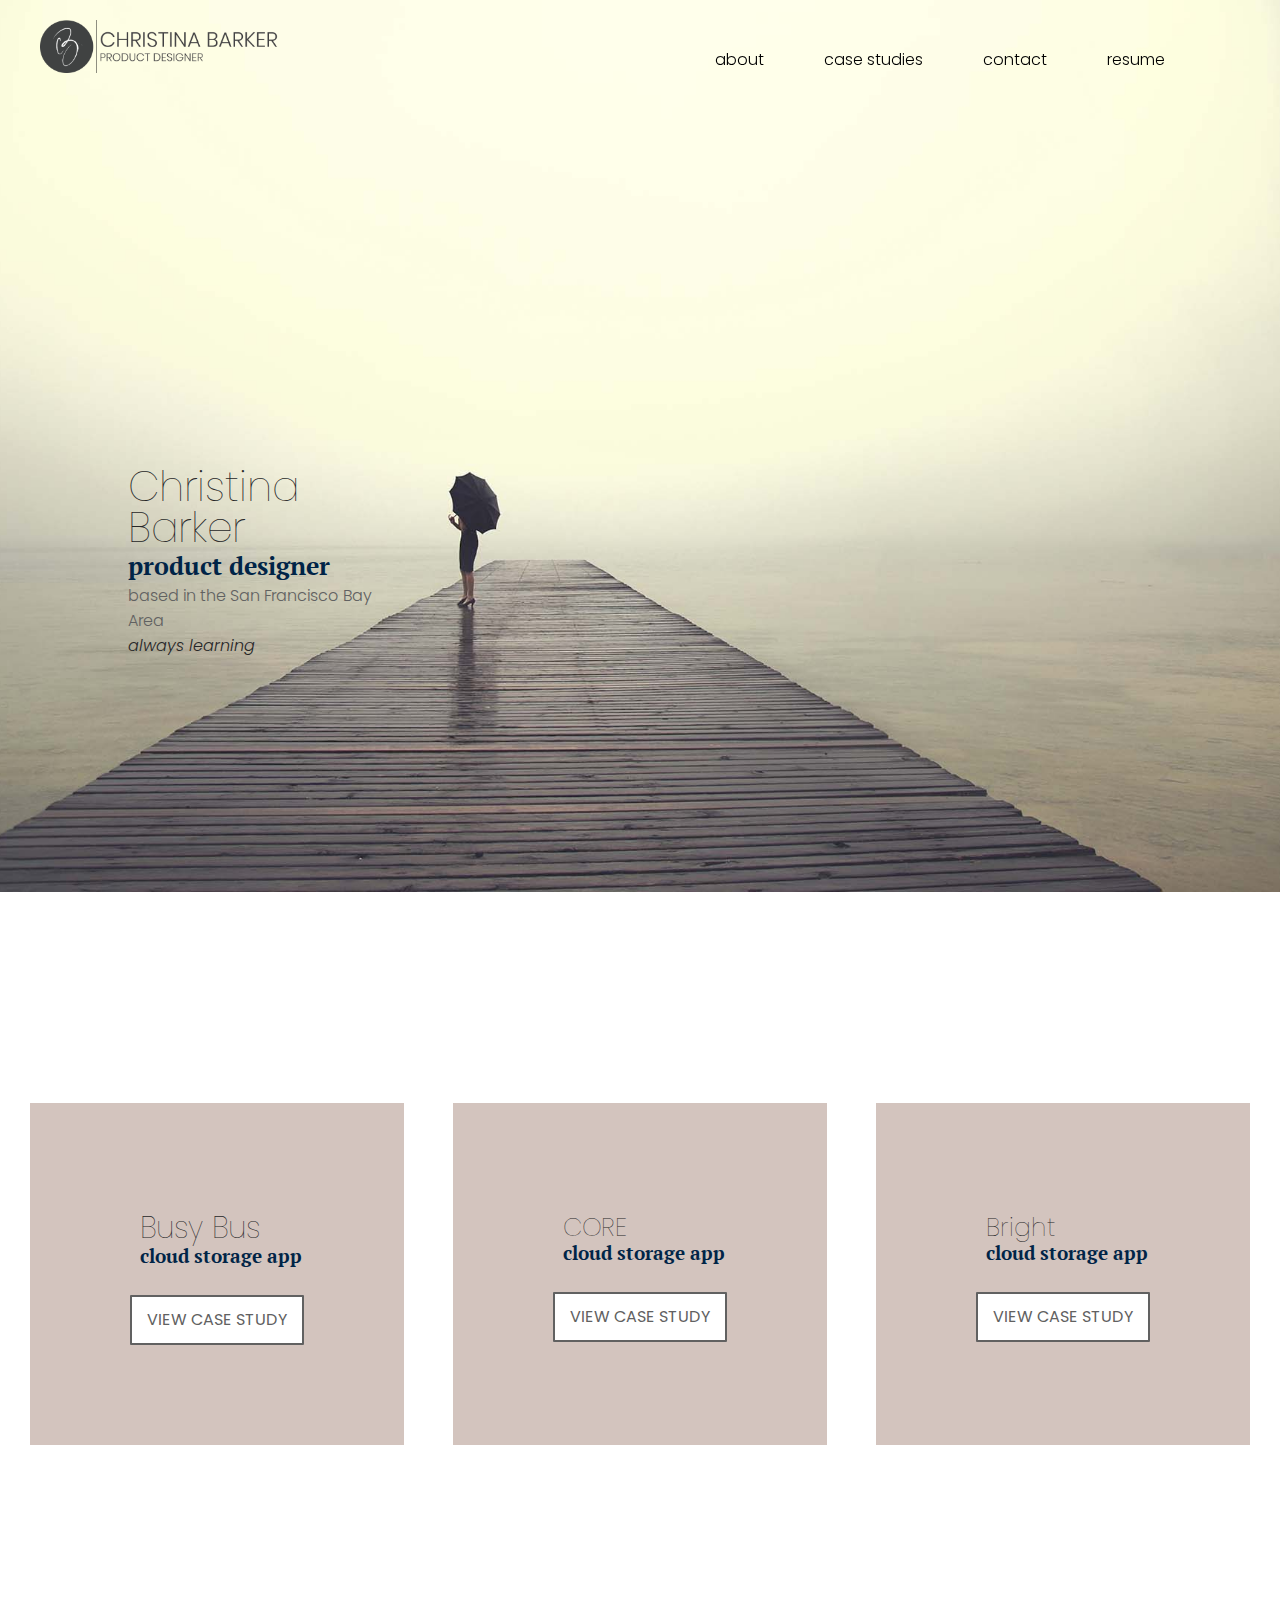
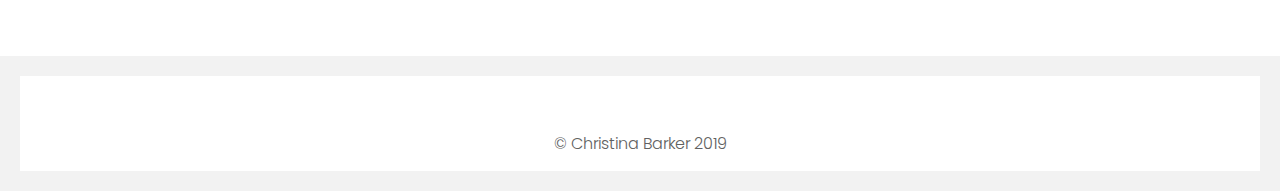
==== commit d938d46d: "port-update-two: completed" ====
--- a/index.html
+++ b/index.html
@@ -27,7 +27,7 @@
       <li>
         <a href="about.html">about</a></li>
       <li>
-       <a href="core.html">case study</a></li>
+       <a href="index.html">case studies</a></li>
       <li>
       <a href="contact.html">contact</a></li>
       <li>
@@ -41,52 +41,47 @@
        <p class="slogan">product designer</p>
        <p class="about">based in the San Francisco Bay Area</p>
        <p class="quote">always learning</p>
-       <div class="circle"></div>
     </div>
   </section>
 <main>
   <section class="project">
    <div class="left-1">
-       <h2 class="project-name">CORE</h2>
+       <h2 class="project-name">Busy Bus</h2>
        <p class="project-description">cloud storage app</p>
-       <p class="about">Core is a cloud based storage app which allows the user to organize & manage content while collaborating with others. Core offers storage, content creation, real-time collaboration & visual organization.</p>
-       <a href="core.html" class="button" target="_blank">VIEW CASE STUDY</a>
+       <a href="busybus.html" class="button" target="_blank">VIEW CASE STUDY</a>
      </div>
     <!--<div class="right-1">
       <img class="phones" src="images/core-phones.png" alt="core-hmpg"/>
       <a href="core.html" class="button" target="_blank">VIEW CASE STUDY</a>
     </div>-->
   <div class="right-2">
-       <h2 class="project-name">Busy Bus</h2>
+       <h2 class="project-name">CORE</h2>
        <p class="project-description">cloud storage app</p>
-       <p class="about">Core is a cloud based storage app which allows the user to organize & manage content while collaborating with others. Core offers storage, content creation, real-time collaboration & visual organization.</p>
-       <a href="busybus.html" class="button" target="_blank">VIEW CASE STUDY</a>
+       <a href="core.html" class="button" target="_blank">VIEW CASE STUDY</a>
      </div>
 
   <div class="right-3">
        <h2 class="project-name">Bright</h2>
        <p class="project-description">cloud storage app</p>
-       <p class="about">Core is a cloud based storage app which allows the user to organize & manage content while collaborating with others. Core offers storage, content creation, real-time collaboration & visual organization.</p>
-       <a href="core.html" class="button" target="_blank">VIEW CASE STUDY</a>
+       <a href="bright.html" class="button" target="_blank">VIEW CASE STUDY</a>
      </div>
 </section>
 
 
 </main>
 
-<!--<section class="footer">
+<section class="footer">
    <div class="footer-bkgrnd">
      <div class="footer-links">
-      <a href="https://www.linkedin.com/in/christinabarker35" target="_blank"><img class="linkedin" src="images/icons/linkedin.jpg" alt="linkedin"/></a>
-      <a href="https://github.com/okibc25" target="_blank"><img class="github" src="images/icons/github.jpg" alt="github"/></a>
+      <!--<a href="https://www.linkedin.com/in/christinabarker35" target="_blank"><img class="linkedin" src="images/icons/linkedin.jpg" alt="linkedin"/></a>
+      <a href="https://github.com/okibc25" target="_blank"><img class="github" src="images/icons/github.jpg" alt="github"/></a>-->
     </div>
-    <hr class="one">
-    <hr class="two">
+
    <div class="copy">
      <p class="copy-right"> &copy Christina Barker 2019</p>
    </div>
   </div>
-</section>-->
+</section>
 </section>
 </body>
 </html>
--- a/styles/main.css
+++ b/styles/main.css
@@ -15,7 +15,7 @@
 }
 
 .header {
- background-color: #fff;
+ background-color: transparent;
  position: fixed;
  left: 0;
  top: 0;
@@ -29,7 +29,7 @@
  padding-right: 8.5rem;
  list-style: none;
  overflow: hidden;
- background-color: #fff;
+ background-color: transparent;
 }
 
 .header li a {
@@ -39,11 +39,6 @@
  text-decoration: none;
 }
 
-.header li a:hover,
-.header .menu-btn:hover {
- background-color: #f4f4f4;
-}
-
 img.logo {
  display: block;
  float: left;
@@ -61,7 +56,6 @@
 }
 
 /* menu icon */
-
 .header .menu-icon {
  cursor: pointer;
  display: inline-block;
@@ -78,7 +72,7 @@
  height: 2px;
  position: relative;
  transition: background .2s ease-out;
-width: 18px;
+ width: 18px;
 }
 
 .header .menu-icon .navicon:before,
@@ -169,11 +163,13 @@
  border: .2rem solid #616161;
  border-radius: 1px;
  color: #616161;
+ display: inline-block;
  font-family: 'Poppins';
  font-style:normal;
  font-size: 1.6rem;
  margin: 0 auto;
  padding: 1.5rem;
+ position:relative;
  -webkit-transition-duration: 0.4s;
  transition-duration: 0.4s;
  cursor: pointer;
@@ -255,11 +251,14 @@
 }
 
 .hero-hmpg {
+ background-image: url('../images/min-three.jpeg');
+ background-position:center;
+ background-repeat: no-repeat;
+ background-size: cover;
  display: grid;
  grid-template-columns: repeat(12, minmax(0,1fr));
  grid-template-rows: repeat(4, [row] 1fr);
  grid-gap: 2rem;
- justify-content: space-around;
  margin: 0 auto;
 }
 
@@ -268,29 +267,22 @@
  grid-row: 2;
  grid-gap: 1rem;
  margin: 0 auto;
-}
-
-.circle {
- float: right;
- height: 2rem;
- width: 2rem;
- shape-outside: circle();
- background-color: linear-gradient(to to right, #d3c4be);
+ padding: 1rem;
 }
 
 .project {
  display: grid;
  grid-template-columns: repeat(12, minmax(0,1fr));
- grid-template-rows: repeat(6, [row] 1fr);
+ grid-template-rows: repeat(7, [row] auto);
  grid-gap: 1rem;
  margin: 0 auto;
 }
 
 .left-1 {
- background-color: #F3ECE7;
- grid-column:1 / -1;
- grid-row: 1 / span 2;
- margin: 0 auto;
+ background-color: #d3c4be;
+ grid-column: 1 / -1;
+ grid-row: 2 / span 2;
+ margin: 1rem;
  padding: 1rem;
 }
 
@@ -303,18 +295,18 @@
 }
 
 .right-2 {
- background-color: #efeeee;
- grid-column: 1 / -1;
- grid-row: 3/ span 2;
- margin: 0 auto;
+ background-color: #d3c4be;
+ grid-column: 1 / -1;
+ grid-row: 4/ span 2;
+ margin: 1rem;
  padding: 1rem;
 }
 
 .right-3 {
-  background-color:#e8e6d9;
+ background-color: #d3c4be;
  grid-column: 1/ -1;
- grid-row: 5/ span 2;
- margin: 0 auto;
+ grid-row: 6/ span 2;
+ margin: 1rem;
  padding: 1rem;
 }
 
@@ -349,35 +341,6 @@
 
 img.github {
  padding: 0rem 1rem;
-}
-
-hr.one {
- height: 1px;
- border: none;
- color:#002447;
- background-color: #002447;
- grid-row: 2;
- margin:.5rem;
- padding: .2rem;
-}
-
-hr.two {
- height: 2px;
- border: none;
- color:#79C5E7;
- background-color: #79C5E7;
- grid-row: 2;
- margin: .5rem;
- padding: .4rem;
-}
-
-hr.three {
- height: 2px;
- border: none;
- color:#f1f1f1;
- background-color: #f1f1f1;
- margin: 2rem 5rem 2rem 5rem;
- padding: .2rem;
 }
 
 /*styling for about me page*/
@@ -569,7 +532,7 @@
 
 /*styling for core case study mobile*/
 .hero-core {
- background-image: url('../images/corehmpg.jpg');
+ background-color:#90CCF4;
  background-position: center;
  background-repeat: no-repeat;
  background-size: cover;
@@ -614,24 +577,6 @@
  margin: 1rem;
 }
 
-.insidebox-1 {
- background-color: #f1f1f1;
- border-radius: 2px;
- display: grid;
- grid-template-columns: repeat(12, minmax(0,1fr));
- grid-template-rows: repeat(1, auto);
- margin: 1rem;
-}
-
-.role {
- background-color: #ffffff;
- grid-column: 1/ -1;
- grid-row: 1;
- margin: 2rem;
- padding: 2rem 2rem 2rem 2rem;
- text-align: left;
-}
-
 .c {
  grid-column: 1 / -1;
  grid-row: 3;
@@ -645,7 +590,7 @@
  margin: 1rem;
 }
 
-.insidebox-2 {
+.insidebox {
  display: grid;
  grid-template-columns: repeat(12, minmax(0,1fr));
  grid-template-rows: repeat(1, 1fr);
@@ -750,83 +695,25 @@
 .area-2 {
  display: grid;
  grid-template-columns: repeat(12, minmax(0,1fr));
- grid-template-rows: repeat(1, auto);
- margin: 1rem;
-}
-
-.h {
- grid-column: 1 / -1;
- grid-row: 1;
- margin: 1rem;
-}
-
-  /*subgrid for personas*/
-.ux-personas {
- background-color: #ffffff;
- border-radius: 2px;
- display: grid;
- grid-template-columns: repeat(12, minmax(0,1fr));
- grid-template-rows: repeat(2, auto);
- margin: 1rem;
-  }
-
-  /*inside persona grid*/
-.persona-l {
- box-shadow: 0 1px 3px rgba(0,0,0,0.12), 0 1px 2px rgba(0,0,0,0.24);
- transition: all 0.3s cubic-bezier(.25,.8,.25,1);
- grid-column: 1 / -1;
- grid-row: 1;
- margin: 1rem;
- padding: 1rem;
- text-align: center;
-  }
-
-.persona-r {
- box-shadow: 0 1px 3px rgba(0,0,0,0.12), 0 1px 2px rgba(0,0,0,0.24);
- transition: all 0.3s cubic-bezier(.25,.8,.25,1);
- grid-column: 1 / -1;
- grid-row: 2;
- margin: 1rem;
- padding: 1rem;
- text-align: center;
-}
-
-.persona-l:hover, .persona-r:hover {
- box-shadow: 0 14px 28px rgba(0,0,0,0.25), 0 10px 10px rgba(0,0,0,0.22);
-}
-
-.persona-r p.detail, .persona-l p.detail {
- margin: .5rem;
- text-align: center;
-}
-
-p .about li {
- margin: 1rem;
- text-align: left;
-}
-/*end of persona back to area-2 grid*/
+ grid-template-rows: repeat(4, auto);
+ margin: 1rem;
+}
 
 .i {
  grid-column: 1 / -1;
- grid-row: 2;
+ grid-row: 1;
  margin: 1rem;
  text-align: left;
   }
 
 .j {
  grid-column: 1 / -1;
- grid-row: 3;
- margin: 1rem;
-  }
-
-.ux-priorities {
- background-color: #ffffff;
- border-radius: 2px;
- display: grid;
- grid-template-columns: repeat(12, minmax(0,1fr));
- grid-template-rows: repeat(5, auto);
- margin: 1rem;
-  }
+ grid-row: 2;
+ margin: 1rem;
+ display: grid;
+ grid-template-columns: repeat(12, minmax(0, 1fr));
+ grid-template-rows: repeat(3, 1fr);
+}
 
 .c-high {
  box-shadow: 0 1px 3px rgba(0,0,0,0.12), 0 1px 2px rgba(0,0,0,0.24);
@@ -903,7 +790,7 @@
 }
 
 .o {
- grid-column: 1/ -``;
+ grid-column: 1/ -1;
  grid-row: 5;
  margin: 2rem;
 }
@@ -921,14 +808,6 @@
 .l {
  grid-column: 1 / -1;
  grid-row: 1;
- margin: 1rem;
-}
-
-.ideas {
- display: grid;
- grid-gap: 2rem;
- grid-template-columns: repeat(12, minmax(0,1fr));
- grid-template-rows: repeat(2, [row] auto);
  margin: 1rem;
 }
 
@@ -987,32 +866,6 @@
  align-content: center;
 }
 
-.area-3n {
- display: grid;
- grid-gap: 1rem;
- grid-template-columns: repeat(12, minmax(0,1fr));
- grid-template-rows: repeat(3, [row] auto);
- margin: 1rem;
-}
-
-.n {
- grid-column: 1 / -1;
- grid-row: 1;
- margin: 1rem;
-}
-
-.n-color {
- grid-column: 2 / span 2;
- grid-row: 2;
- margin: 1rem;
- text-align: center;
-}
-
-img.color {
-  margin: 0 auto;
- width: 100%;
-}
-
 .area-p {
  background-color: #f2f2f2;
  display: grid;
@@ -1032,7 +885,7 @@
 }
 
 .c-sketch-p2 {
- grid-column: 1 / span 4;
+ grid-column: 1 / -1;
  grid-row: 2;
  margin: auto;
  padding: 1rem;
@@ -1041,7 +894,7 @@
 }
 
 .c-sketch-p3 {
- grid-column: 1 / span 4;
+ grid-column: 1 / -1;
  grid-row: 3;
  margin: auto;
  padding: 1rem;
@@ -1050,7 +903,7 @@
 }
 
 .c-sketch-p4 {
- grid-column: 1 / span 4;
+ grid-column: 1 / -1;
  grid-row: 4;
  margin: auto;
  padding: 1rem;
@@ -1063,19 +916,19 @@
 .area-4 {
  display: grid;
  grid-gap: 1rem;
- grid-template-columns: repeat(1, [col] 1fr);
+ grid-template-columns: repeat(12, minmax(0,1fr));
  grid-template-rows: repeat(2, [row] auto);
  margin: 1rem;
 }
 
 .q {
- grid-column: 1 / span 4;
+ grid-column: 1 / -1;
  grid-row: 1;
  margin: 2rem;
 }
 
 .r {
- grid-column: 1 / span 4;
+ grid-column: 1 / -1;
  grid-row: 2;
  margin: 2rem;
 }
@@ -1084,13 +937,13 @@
  background-color: #f2f2f2;
  display: grid;
  grid-gap: 1rem;
- grid-template-columns: repeat(4, [col] 1fr);
+ grid-template-columns: repeat(12, minmax(0,1fr));
  grid-template-rows: repeat(3, [row] 1fr);
  margin: 1rem;
 }
 
 .c-sketch-1 {
-grid-column: 1 / span 4;
+grid-column: 1 / -1;
 grid-row: 1;
 margin: 1rem;
 padding: 1rem;
@@ -1098,7 +951,7 @@
 }
 
 .c-sketch-2 {
- grid-column: 1 / span 4;
+ grid-column: 1 / -1;
  grid-row: 2;
  margin: 1rem;
  padding: 1rem;
@@ -1106,7 +959,7 @@
 }
 
 .c-sketch-3 {
- grid-column: 1 / span 4;
+ grid-column: 1 / -1;
  grid-row: 3;
  margin: 1rem;
  padding: 1rem;
@@ -1116,13 +969,13 @@
 .area-6 {
  display: grid;
  grid-gap: 1rem;
- grid-template-columns: repeat(4, [col] 1fr);
+ grid-template-columns: repeat(12, minmax(0,1fr));
  grid-template-rows: repeat(1, [row] auto);
  margin: 1rem;
 }
 
 .t {
- grid-column: 1 / span 4;
+ grid-column: 1 / -1;
  grid-row: 1;
  margin: 1rem;
 }
@@ -1131,13 +984,13 @@
  background-color: #f2f2f2;
  display: grid;
  grid-gap: 1rem;
- grid-template-columns: repeat(4, [col] 1fr);
+ grid-template-columns: repeat(12, minmax(0,1fr));
  grid-template-rows: repeat(1, [row] auto);
  margin: 1rem;
 }
 
 .u {
- grid-column: 1 / span 4;
+ grid-column: 1 / -1;
  grid-row: 1;
  margin: 1rem;
  text-align: center;
@@ -1146,19 +999,19 @@
 .area-8 {
  display: grid;
  grid-gap: 1rem;
- grid-template-columns: repeat(4, [col] 1fr);
+ grid-template-columns: repeat(12, minmax(0,1fr));
  grid-template-rows: repeat(4, [row] auto);
  margin: 1rem;
 }
 
 .v {
- grid-column: 1 / span 4;
+ grid-column: 1 / -1;
  grid-row: 1;
  margin: 1rem;
 }
 
 .w {
- grid-column: 1 / span 4;
+ grid-column: 1 / -1;
  grid-row: 2;
  margin: 1rem;
 }
@@ -1171,7 +1024,7 @@
 }
 
 .x {
- grid-column: 1 / span 4;
+ grid-column: 1 / -1;
  grid-row: 3;
  margin: 1rem;
 }
@@ -1180,13 +1033,13 @@
 background-color: #f2f2f2;
 display: grid;
 grid-gap: 1rem;
-grid-template-columns: repeat(4, [col] 1fr);
+grid-template-columns: repeat(12, minmax(0,1fr));
 grid-template-rows: repeat(1, [row] auto);
 margin: 1rem;
 }
 
 .y {
- grid-column: 1 / span 4;
+ grid-column: 1 / -1;
  grid-row: 1;
  margin: 1rem;
  text-align: center;
@@ -1199,16 +1052,30 @@
 .area-10 {
  display: grid;
  grid-gap: 1rem;
- grid-template-columns: repeat(4, [col] 1fr);
+ grid-template-columns: repeat(12, minmax(0,1fr));
  grid-template-rows: repeat(1, [row] auto);
  margin: 1rem;
 }
 
 .z {
- grid-column: 1 / span 4;
- grid-row: 1;
- margin: 1rem;
-}
+ grid-column: 1 / -1;
+ grid-row: 1;
+ margin: 1rem;
+}
+
+.hero-bbus {
+ background-color: #84ceeb;
+ background-position: center;
+ background-repeat: no-repeat;
+ display: grid;
+ grid-template-columns: repeat(12, minmax(0,1fr));
+ grid-template-rows: repeat(4, [col] 1fr);
+ grid-gap: 1rem;
+ margin: 0 auto;
+ padding: 1rem;
+}
+
+.
 
 /*styling for contact page form box*/
 @media screen and (min-width: 575px) {
@@ -1243,7 +1110,7 @@
 .content-hmpg {
  grid-column: 2/ span 6;
  grid-row: 2;
- grid-gap: 2rem;
+ grid-gap: 1rem;
  margin: 0 auto;
 }
 
@@ -1260,11 +1127,10 @@
 }
 
 .left-1 {
- grid-column: 1 / -1;
- grid-row: 1;
- margin: 0 auto;
- padding: 1rem;
- text-align: center;
+ grid-column: 1 / span 4;
+ grid-row: 2/ span 3;
+ margin: 1rem;
+ padding;: 1rem;
 }
 
 .left-1 h2.project-name {
@@ -1274,17 +1140,17 @@
 }
 
 .right-2 {
- grid-column: 1/ span 4;
- grid-row: 2;
- margin: 0 auto;
- text-align: center;
+ grid-column: 5 / span 4;
+ grid-row: 2/ span 3;
+ margin: 1rem;
+ padding;: 1rem;
 }
 
 .right-3{
- grid-column: 7/ span 4;
- grid-row: 2;
- margin: 0 auto;
- text-align: center;
+ grid-column: 9/ span 4;
+ grid-row: 2/ span 3;
+ margin: 1rem;
+ padding;: 1rem;
 }
 
 /*styling for about page*/
@@ -1302,21 +1168,21 @@
 
 /*core stlying*/
 .hero-core {
- background-image: url('../images/corehmpg.jpg');
+ background-color: #90CCF4;
  background-position: center;
  background-repeat: no-repeat;
  height:70rem;
  margin: 0 auto;
  display: grid;
  grid-gap: 1rem;
- grid-template-columns: repeat(4, [col] 1fr);
+ grid-template-columns: repeat(12, minmax(0,1fr));
  grid-template-rows: repeat(2, [row] 1fr);
  justify-content: space-around;
  margin-top: 6rem;
 }
 
 .core-l1 {
- grid-column: 2 / span 2;
+ grid-column: 2 / span 4;
  grid-row: 1;
  margin-top: 6rem 1rem 1rem 1rem;
 }
@@ -1327,7 +1193,7 @@
 }
 
 .core-r1 {
- grid-column: 2 / span 2;
+ grid-column: 7 / span 4;
  grid-row: 2;
  margin: 1rem;
  text-align: center;
@@ -1385,7 +1251,7 @@
 }
 
 .header li a:hover {
-  color: orange;
+ color: #999999;
 }
 
 .header .menu {
@@ -1410,12 +1276,9 @@
 }
 
 /*specific stying for hmpg*/
-.hero-hmpg{
-
-}
-
 .content-hmpg {
- grid-column: 2/ span 5;
+ border-color: .2rem solid white;
+ grid-column: 2/ span 3;
  grid-row: 3;
  grid-gap: .5rem;
  margin: 0 auto;
@@ -1438,20 +1301,18 @@
 
 .project {
  background-color: #ffffff;
- grid-column: 2;
- grid-row: 2;
- display: grid;
- grid-gap: .5rem;
- grid-template-columns: repeat(12, minmax(0,1fr));
- grid-template-rows: repeat(7, [row] 1fr);
+ display: grid;
+ grid-gap: 1rem;
+ grid-template-columns: repeat(12, minmax(0,1fr));
+ grid-template-rows: repeat(3, [row] .5fr);
  margin: 1rem;
 }
 
 .left-1 {
- grid-column: 2 / span 5;
- grid-row: 2/ span 4 ;
- margin: 0 auto;
- padding: 12rem;
+ grid-column: 1/ span 4;
+ grid-row: 2;
+ margin: 1rem auto;
+ padding: 10rem;
  text-align: center;
 }
 
@@ -1473,18 +1334,18 @@
 }*/
 
 .right-2{
- grid-column: 7 / span 5;
- grid-row: 1/ span 3;
- margin: 0 auto;
- padding: 12rem;
+ grid-column: 5 / span 4;
+ grid-row: 2;
+ margin: 1rem auto;
+ padding: 10rem;
  text-align: center;
 }
 
 .right-3 {
- grid-column: 7 / span 5;
- grid-row: 4/ span 3;
- margin: 0 auto;
- padding: 12rem;
+ grid-column: 9 / span 4;
+ grid-row: 2;
+ margin: 1rem auto;
+ padding: 10rem;
  text-align: center;
 }
 
@@ -1499,7 +1360,6 @@
  font-style: normal;
  height: auto;
  margin: 0 auto;
- padding: 1.5rem;
  position: relative;
  text-decoration: none;
 }
@@ -1507,28 +1367,26 @@
 /*styling for core case study page*/
 
 .hero-core {
- background-image: url('../images/corehmpg.jpg');
+ background-color: #90CCF4;
  background-position: center;
  background-repeat: no-repeat;
- height: 80rem;
  margin: 0 auto;
  display grid;
  grid-gap: 2rem;
- grid-template-columns: repeat(4, [col] 1fr);
- grid-template-rows: repeat(2, [row] auto );
- margin-top: 6rem;
+ grid-template-columns: repeat(12, minmax(0,1fr));
+ grid-template-rows: repeat(4, [row] 1fr);
 }
 
 .core-l1 {
- grid-column: 1/ span 2;
- grid-row: 1 / span 2;
- margin: 1rem;
- padding: 12rem ;
+ grid-column: 2/ span 5;
+ grid-row: 2 / span 2;
+ margin: 1rem;
+ padding: 10rem ;
 }
 
 .core-r1 {
- grid-column: 3/ span 2;
- grid-row: 1 / span 2;
+ grid-column: 6/ span 5;
+ grid-row: 2/ span 2;
  margin: 0 auto;
  padding: 5rem;
 }
@@ -1577,15 +1435,6 @@
  grid-row: 2 ;
  margin-top: 20px;
 }
-
-.insidebox-1 {
- background-color: #f1f1f1;
- display: grid;
- grid-gap: 2rem;
- grid-template-columns: repeat(4, [col] 1fr );
- grid-template-rows: repeat(1, [row] auto );
- margin: 20px;
-  }
 
 .role {
  grid-column: 1 / span 4;
@@ -1609,7 +1458,7 @@
 }
 
 /*competitor icons */
-.insidebox-2 {
+.insidebox {
  display: grid;
  grid-gap: 1rem;
  grid-template-columns: repeat(4, [col] 1fr );
@@ -1703,120 +1552,61 @@
 .area-2 {
  display: grid;
  grid-gap: 1rem;
- grid-template-columns: repeat(4, [col] 1fr );
+ grid-template-columns: repeat(12, minmax(0,1fr));
  grid-template-rows: repeat(4, [row] auto );
  margin: 1rem;
 }
 
-.h {
- grid-column: 2 / span 2;
- grid-row: 1;
- margin: 1rem;
-}
-
-/*subgrid for personas*/
-.ux-personas {
- display: grid;
- grid-gap: 1rem;
- grid-template-columns: repeat(2, [col] 1fr );
- grid-template-rows: repeat(1, [row] auto );
- margin: 1rem;
-}
-/*inside persona grid*/
-.persona-l {
- grid-column: 1;
- grid-row: 1;
- text-align: center;
-}
-
-img[src="images/icons/susan.png"]{
- display: block;
- float: none;
- margin: 0 auto;
- margin-top: 1rem;
- width: 20%;
- text-align: center;
-}
-
-.persona-r {
-grid-column: 2;
-grid-row: 1;
-text-align: center;
-}
-
-img[src="images/icons/daniel.png"]{
- display: block;
- float: none;
- margin: 0 auto;
- margin-top: 1rem;
- width: 20%;
- text-align: center;
-}
-
-.persona-l > h2.title, .persona-r > h2.title {
-  text-align: center;
-  margin: 0 auto;
-}
-/*end of persona back to area-2 grid*/
-
 .i {
- grid-column: 2 / span 2;
- grid-row: 2;
+ grid-column: 4/ span 6;
+ grid-row: 1;
  margin: 2rem;
  padding-top: 1rem;
 }
 
 .j {
-grid-column: 2 / span 2;
-grid-row: 3;
+grid-column: 4 / span 6;
+grid-row: 2;
 margin: 2rem;
-}
-
-.ux-priorities {
- display: grid;
- grid-gap: 2rem;
- grid-template-columns: repeat(2, [col] 1fr );
- grid-template-rows: repeat(3, [row] auto);
- margin: 1rem;
 }
 
 .c-high {
  grid-column: 1 / span 4;
- grid-row: 1;
+ grid-row: 3;
 }
 
 .c-medium {
- grid-column: 1 / span 4;
- grid-row: 2;
+ grid-column: 5/ span 4;
+ grid-row: 3;
 }
 
 .c-low {
- grid-row: 1 / span 4;
+ grid-column: 9 / -1;
  grid-row: 3;
 }
 
 .k {
- grid-column: 2 / span 2;
+ grid-column: 4/ span 6;
  grid-row: 4;
 }
 
 .ux-flows {
  display: grid;
  grid-gap: 2rem;
- grid-template-columns: repeat(4, [col] 1fr );
+ grid-template-columns: repeat(12, minmax(0,1fr));
  grid-template-rows: repeat(1, [row] auto );
  margin: 2rem;
 }
 
 .c-large{
- grid-column:  1/span 2;
+ grid-column:1/ span 6;
  grid-row: 1;
  margin: 1rem;
  text-align: center;
 }
 
 .c-local {
- grid-column: 3 / span 2;
+ grid-column: 7 / span 6;
  grid-row: 1;
  margin: 1rem;
  text-align: center;
@@ -1827,14 +1617,14 @@
 .area-3 {
  display: grid;
  grid-gap: 1rem;
- grid-template-columns: repeat(4, [col] 1fr );
+ grid-template-columns: repeat(12, minmax(0,1fr));
  grid-template-rows: repeat(1, [row] auto );
  margin: 1rem;
  padding: 2rem;
 }
 
 .l {
- grid-column: 2 / span 2;
+ grid-column: 2 / span 4;
  grid-row: 1;
 }
 
@@ -1842,16 +1632,8 @@
  padding-top: 6rem;
 }
 
-.ideas {
- display: grid;
- grid-gap: 2rem;
- grid-template-columns: repeat(4, [col] 1fr );
- grid-template-rows: repeat(1, [row] auto );
- margin: 2rem;
-}
-
 .c-idea-one {
- grid-column: 1/ span 2;
+ grid-column: 6 / span 3;
  grid-row: 1;
 }
 
@@ -1861,22 +1643,22 @@
 }
 
 .c-idea-two {
- grid-column: 3/ span 2;
+ grid-column: 9/ span 3;
  grid-row: 1;
 }
 
 .area-3m {
- background-color: #f2f2f2;
+ background-color: #efeeee;
  display: grid;
  grid-gap: 2rem;
- grid-template-columns: repeat(4, [col] 1fr );
+ grid-template-columns: repeat(12, minmax(0,1fr));
  grid-template-rows: repeat(1, [row] auto );
  text-align: center;
  margin: 2rem;
 }
 
 .m {
- grid-column: 1 / span 4;
+ grid-column: 1 / -1;
  grid-row: 1;
  margin:2rem;
  text-align: center;
@@ -1885,30 +1667,6 @@
 img.iterations {
   max-width: 50%;
 }
-
-.area-3n {
- display: grid;
- grid-gap: 20px;
- grid-template-columns: repeat(4, [col] 1fr );
- grid-template-rows: repeat(2, [row] auto );
- margin: 1rem;
- padding: 2rem;
-}
-
-.n {
- grid-column: 2 / span 2;
- grid-row: 1;
-  }
-
-.n-color {
- grid-column: 2 / span 2;
- grid-row: 2;
- text-align: center;
-}
-
- img.color {
-   max-width: 50%;
- }
 
 .area-p1 {
  display: grid;
@@ -1985,7 +1743,7 @@
 }
 
 .area-5 {
- background-color: #f2f2f2;
+ background-color: #efeeee;
  display: grid;
  grid-gap: 1rem;
  grid-row-gap: 1rem;
@@ -2163,7 +1921,7 @@
  background-size: contain;
  display: grid;
  grid-gap: 2rem;
- grid-template-columns: repeat(4, [col] 1fr);
+ grid-template-columns: repeat(12, minmax(0,1fr));
  grid-template-rows: repeat(1, [row] auto);
  height: 80vh;
  margin: 0 auto;
@@ -2204,37 +1962,39 @@
 .hero-me {
  display: grid;
  grid-gap: 1rem;
- grid-template-columns: repeat(4, [col] 1fr);
- grid-template-rows: repeat(1, [row] 1fr);
+ grid-template-columns: repeat(12, minmax(0,1fr));
+ grid-template-rows: repeat(3, [row] .5fr);
  justify-content: space-around;
  margin-top: 4rem;
 }
 
 .content-me {
- grid-column: 2 / span 2;
- grid-row:1;
+ grid-column: 2 / span 3;
+ grid-row: 2;
+ margin: 0 auto;
 }
 
 img.me {
- max-width: 50%;
- margin: 0 auto;
- padding: 1rem;
-}
-
-.content-me h1 {
- margin-top: 2rem;
- padding-top: 2rem;
+ max-width: 75%;
+ margin: 0 auto;
+ padding: 1rem;
+}
+
+.about-me {
+ grid-column: 6/ span 5;
+ grid-row: 2;
+ margin: 0 auto;
 }
 
 .main {
  display: grid;
- grid-template-columns: repeat(4, [col] 1fr);
+ grid-template-columns: repeat(12, minmax(0, 1fr));
  grid-template-rows: repeat(1, [row] 1fr);
  margin: 1rem;
 }
 
 .content-main {
- grid-column: 2 / span 2;
+ grid-column: 6 / span 5;
  grid-row: 1;
  margin: 0 auto;
  padding: 3rem;
@@ -2242,7 +2002,7 @@
 }
 
 .content-about {
- grid-column: 2 / span 2;
+ grid-column: 6 / span 5;
  grid-row: 1;
  margin: 0 auto;
  margin-top: 8rem;
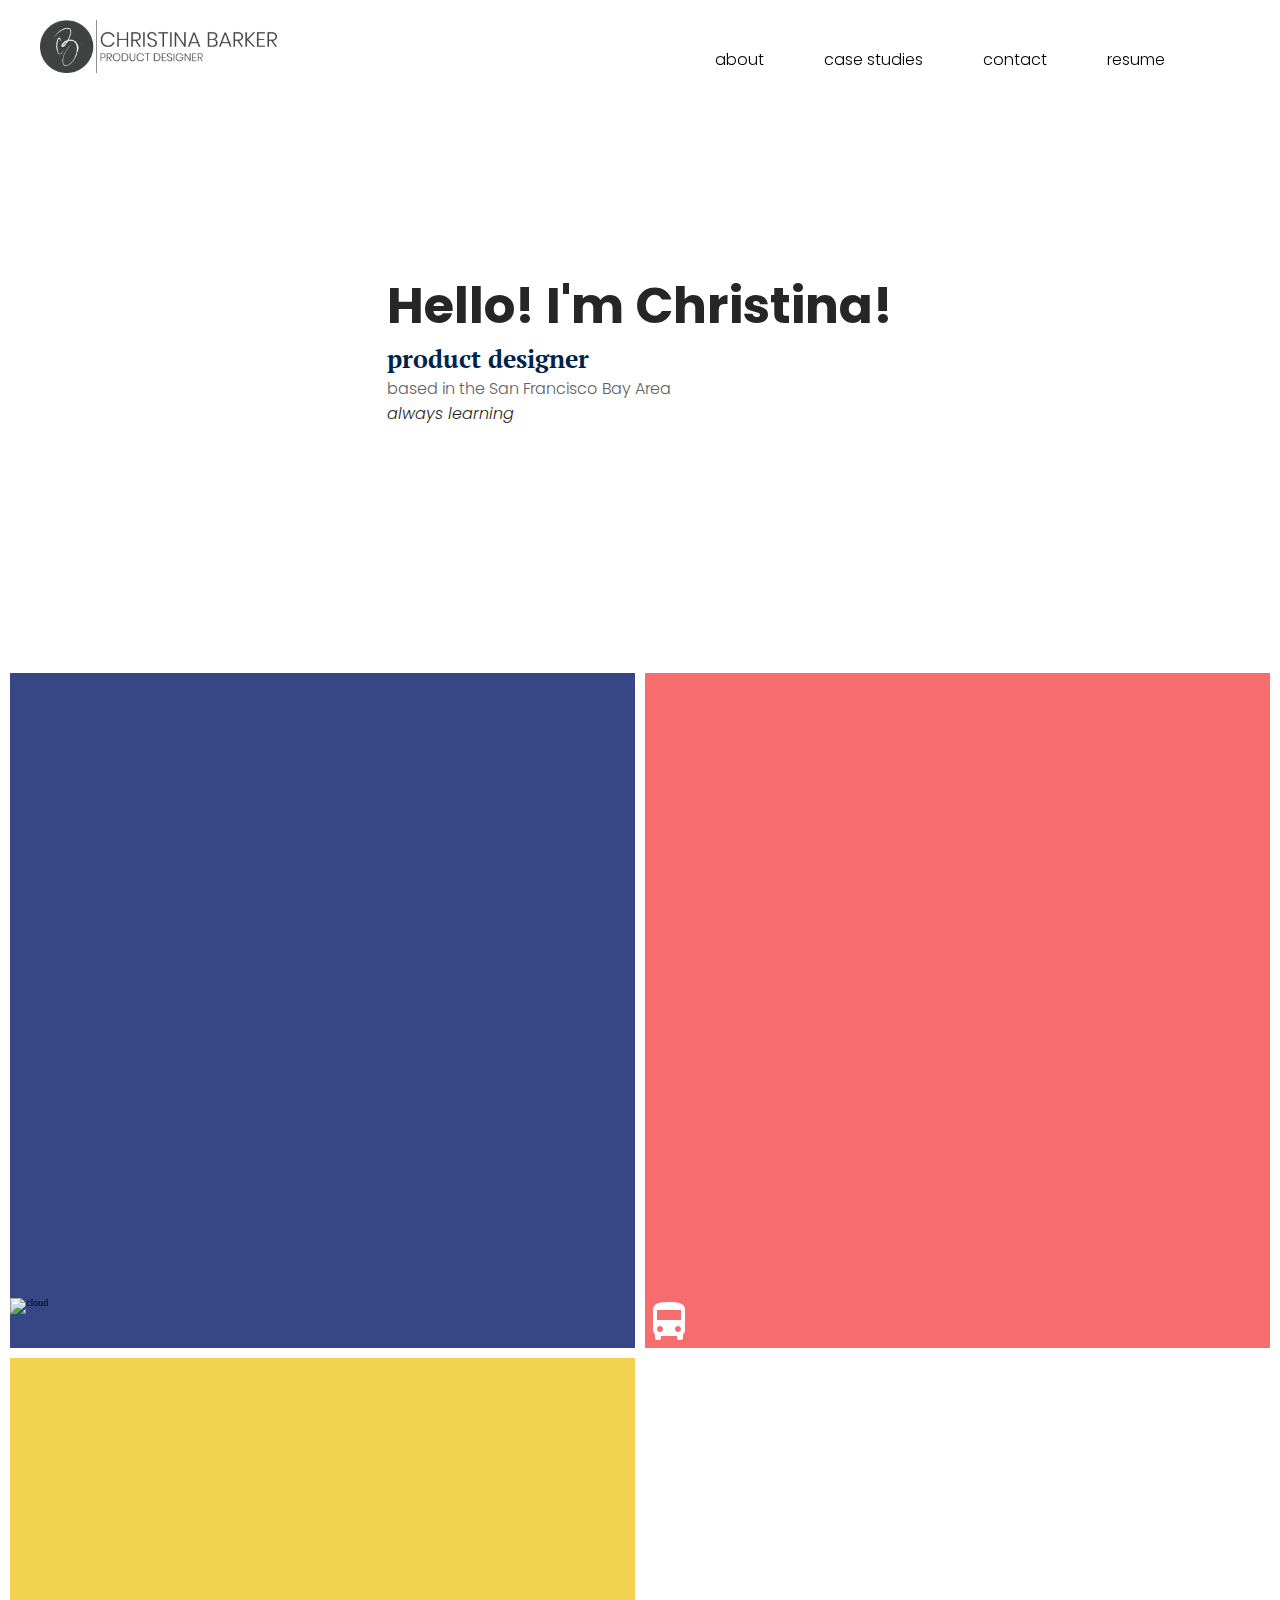
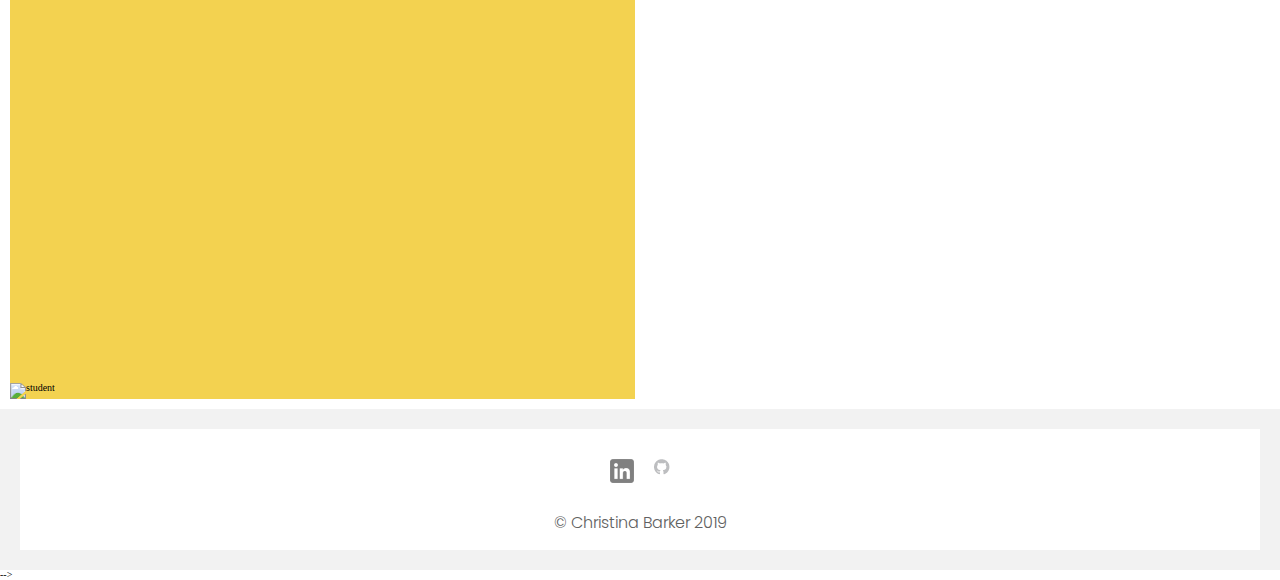
==== commit 65e8892b: "port-update-three:completed" ====
--- a/index.html
+++ b/index.html
@@ -10,7 +10,7 @@
   gtag('config', 'UA-143163344-1');
 </script>
      <meta charset="utf-8">
-     <meta name="viewport" content="width=device-width, initial-scale=1">
+     <meta name="viewport" content="width=device-width, initial-scale=1.0">
      <title>Portfolio | Christina</title>
      <link href="styles/reset.css" rel="stylesheet">
      <link href="styles/main.css" rel="stylesheet">
@@ -27,7 +27,7 @@
       <li>
         <a href="about.html">about</a></li>
       <li>
-       <a href="index.html">case studies</a></li>
+       <a href="core.html">case studies</a></li>
       <li>
       <a href="contact.html">contact</a></li>
       <li>
@@ -37,51 +37,56 @@
 <main>
  <section class="hero-hmpg">
     <div class="content-hmpg">
-      <h1>Christina Barker</h1>
+      <h1>Hello! I'm Christina!</h1>
        <p class="slogan">product designer</p>
        <p class="about">based in the San Francisco Bay Area</p>
        <p class="quote">always learning</p>
     </div>
-  </section>
-<main>
-  <section class="project">
-   <div class="left-1">
-       <h2 class="project-name">Busy Bus</h2>
-       <p class="project-description">cloud storage app</p>
-       <a href="busybus.html" class="button" target="_blank">VIEW CASE STUDY</a>
+ </section>
+
+<section class="project">
+  <div class="item-1">
+    <img class="icons" src="images/icons/cloud.png" alt="cloud" class="image"/>
+    <div class="overlay">
+        <div class"text">
+         <h2 class="project-name"><a href="core.html">cloud storage</a></h2>
+        </div>
+      </div>
+   </div>
+
+  <div class="item-2">
+      <img class="icons" src="images/icons/bus.png" alt="bus" class="image">
+      <div class="overlay">
+       <div class="text">
+       <h2 class="project-name"><a href="busybus.html">transit app</a></h2>
+    </div>
+  </div>
+ </div>
+
+
+  <div class="item-3">
+       <img class="icons" src="images/icons/student.png" alt="student" class="image"/>
+       <div class="overlay">
+       <div class="text">
+       <h2 class="project-name"><a href="bright.html">literacy platform</a></h2>
      </div>
-    <!--<div class="right-1">
-      <img class="phones" src="images/core-phones.png" alt="core-hmpg"/>
-      <a href="core.html" class="button" target="_blank">VIEW CASE STUDY</a>
-    </div>-->
-  <div class="right-2">
-       <h2 class="project-name">CORE</h2>
-       <p class="project-description">cloud storage app</p>
-       <a href="core.html" class="button" target="_blank">VIEW CASE STUDY</a>
-     </div>
-
-  <div class="right-3">
-       <h2 class="project-name">Bright</h2>
-       <p class="project-description">cloud storage app</p>
-       <a href="bright.html" class="button" target="_blank">VIEW CASE STUDY</a>
-     </div>
+   </div>
+ </div>
 </section>
-
 
 </main>
 
 <section class="footer">
    <div class="footer-bkgrnd">
      <div class="footer-links">
-      <!--<a href="https://www.linkedin.com/in/christinabarker35" target="_blank"><img class="linkedin" src="images/icons/linkedin.jpg" alt="linkedin"/></a>
-      <a href="https://github.com/okibc25" target="_blank"><img class="github" src="images/icons/github.jpg" alt="github"/></a>-->
+      <a href="https://www.linkedin.com/in/christinabarker35" target="_blank"><img class="linkedin" src="images/icons/linkedin.png" alt="linkedin"/></a>
+      <a href="https://github.com/okibc25" target="_blank"><img class="github" src="images/icons/github.png" alt="github"/></a>
     </div>
-
    <div class="copy">
      <p class="copy-right"> &copy Christina Barker 2019</p>
    </div>
   </div>
-</section>
+</section>-->
 </section>
 </body>
 </html>
--- a/styles/main.css
+++ b/styles/main.css
@@ -133,11 +133,12 @@
 
 h1 {
  font-family: 'Poppins';
- font-weight:lighter;
+ font-weight: bold;
  font-style: normal;
  font-size: 2.75rem;
  color: #262627;
- margin: .5rem;
+ margin: 0 auto;
+ padding: 1rem;
 }
 
 h2 {
@@ -185,7 +186,7 @@
 
 /*all images included with in the website*/
 img.color-palette, .first-core-phones, .first-it, .core-phones, .sketches,
-.data, .dropbox-swot, .final-it, .font, .flows, .googledrive-swot, .icon, .iterations,
+.data, .dropbox-swot, .final-it, .font, .flows, .googledrive-swot, .iterations,
 .large, .local, .logo-lg, .logos, .me, .myrole, .phones, .second-it, .signature,
 .sketch1, .sketch2, .type, .ux-testing, .wireframes {
  height: auto;
@@ -251,63 +252,93 @@
 }
 
 .hero-hmpg {
- background-image: url('../images/min-three.jpeg');
- background-position:center;
- background-repeat: no-repeat;
- background-size: cover;
- display: grid;
- grid-template-columns: repeat(12, minmax(0,1fr));
- grid-template-rows: repeat(4, [row] 1fr);
+ display: grid;
+ grid-template-columns: repeat(12, minmax(0,1fr));
+ grid-template-rows: repeat(3, [row] 1fr);
  grid-gap: 2rem;
  margin: 0 auto;
 }
 
 .content-hmpg{
  grid-column: 1 / -1;
- grid-row: 2;
+ grid-row: 2/ span 2;
  grid-gap: 1rem;
  margin: 0 auto;
  padding: 1rem;
 }
 
 .project {
- display: grid;
- grid-template-columns: repeat(12, minmax(0,1fr));
- grid-template-rows: repeat(7, [row] auto);
- grid-gap: 1rem;
- margin: 0 auto;
-}
-
-.left-1 {
- background-color: #d3c4be;
- grid-column: 1 / -1;
- grid-row: 2 / span 2;
- margin: 1rem;
- padding: 1rem;
-}
-
-h2.project-name {
+ background-color: #ffffff;
+ display: grid;
+ grid-gap: 1rem;
+ grid-template-columns: repeat(auto-fill, minmax(50%, 1fr));
+ margin: 1rem;
+ padding: 1rem;
+}
+
+.icons {
+ width:auto;
+ height: auto;
+ max-width: 40%;
+ max-height: 100%;
+}
+
+.item-1{
+ background-color: #374785;
+ box-sizing: border-box;
+ padding-top: 100%;
+ position: relative;
+ width: 100%;
+}
+
+.item-2 {
+ background-color:#F76c6c;
+ padding-top: 100%;
+ box-sizing: border-box;
+ position: relative;
+}
+
+.item-3 {
+ background-color: #F3D250;
+ padding-top: 100%;
+ box-sizing: border-box;
+ position: relative;
+}
+
+.overlay {
+ position: absolute;
+ top: 0;
+ bottom: 0;
+ left: 0;
+ right: 0;
+ height: 100%;
+ width: 100%;
+ opacity: 0;
+ transition: .5s ease;
+ background-color: #ffffff;
+}
+
+.content:hover .overlay {
+  opactiy: 1;
+}
+
+.text {
+ color: #000000;
+ font-size: 20px;
+ position: absolute;
+ top: 50%;
+ left: 50%;
+ -webkit-transform: translate(-50%, -50%);
+ -ms-transform: translate(-50%, -50%);
+ transform: translate(-50%, -50%);
+ text-align: center;
+}
+
+.text > h2.project-name {
+ margin: 0 auto;
  padding-top: 1rem;
-}
-
-p.about{
- padding-bottom: 1rem;
-}
-
-.right-2 {
- background-color: #d3c4be;
- grid-column: 1 / -1;
- grid-row: 4/ span 2;
- margin: 1rem;
- padding: 1rem;
-}
-
-.right-3 {
- background-color: #d3c4be;
- grid-column: 1/ -1;
- grid-row: 6/ span 2;
- margin: 1rem;
- padding: 1rem;
+ text-align: center;
+ text-decoration: none;
 }
 
 .footer {
@@ -465,7 +496,7 @@
 }
 
 h1 {
- margin: 0rem 1rem 0rem 1rem;
+ margin: 0 auto;
  text-align: left;
 }
 
@@ -532,7 +563,7 @@
 
 /*styling for core case study mobile*/
 .hero-core {
- background-color:#90CCF4;
+ background-color:#C1C8E4;
  background-position: center;
  background-repeat: no-repeat;
  background-size: cover;
@@ -1075,8 +1106,6 @@
  padding: 1rem;
 }
 
-.
-
 /*styling for contact page form box*/
 @media screen and (min-width: 575px) {
  .container {
@@ -1084,7 +1113,7 @@
 }
 
 img.logo {
- max-width: 35%;
+ max-width: 30%;
 }
 
 .header .menu-icon {
@@ -1102,57 +1131,54 @@
  display: grid;
  grid-gap: 2rem;
  grid-template-columns: repeat(12, minmax(0,1fr));
- grid-template-rows: repeat(4, [row] 1fr);
+ grid-template-rows: repeat(3, [row] 1fr);
  justify-content: space-around;
  margin: 0 auto;
+ padding: 1rem;
 }
 
 .content-hmpg {
- grid-column: 2/ span 6;
- grid-row: 2;
- grid-gap: 1rem;
- margin: 0 auto;
+ grid-column: 4/ span 6;
+ grid-row: 2;
+ grid-gap: 1rem;
+ margin: 0 auto;
+ padding-top: 5rem;
 }
 
 .content-hmpg >h1 {
- font-size: 3.4rem;
+ font-size: 3rem;
+ margin: 0 auto;
 }
 
 .project {
- display: grid;
- grid-gap: 1rem;
- grid-template-columns:repeat(12, minmax(0,1fr));
- grid-template-rows: repeat(4, [row] 1fr);
- margin: 0 auto;
-}
-
-.left-1 {
- grid-column: 1 / span 4;
- grid-row: 2/ span 3;
- margin: 1rem;
- padding;: 1rem;
-}
-
-.left-1 h2.project-name {
+ background-color: #ffffff;
+ display: grid;
+ grid-gap: 1rem;
+ grid-template-columns: repeat(auto-fill, minmax(30%, .5fr));
+ margin: 0 auto;
+}
+
+.item {
+ background-color: white;
+ padding-top: 100%;
+ box-sizing: border-box;
+ position: relative;
+}
+
+.item .content {
+ position: absolute;
+ top: 0;
+ right: 0;
+ left: 0;
+ bottom: 0;
+}
+
+.item-1 h2.project-name {
  font-size: 2.5rem;
  text-align: left;
  padding-top: 3rem;
 }
 
-.right-2 {
- grid-column: 5 / span 4;
- grid-row: 2/ span 3;
- margin: 1rem;
- padding;: 1rem;
-}
-
-.right-3{
- grid-column: 9/ span 4;
- grid-row: 2/ span 3;
- margin: 1rem;
- padding;: 1rem;
-}
-
 /*styling for about page*/
 .content-about {
  grid-column: 2 / span 2;
@@ -1168,7 +1194,7 @@
 
 /*core stlying*/
 .hero-core {
- background-color: #90CCF4;
+ background-color: #C1C8E4;
  background-position: center;
  background-repeat: no-repeat;
  height:70rem;
@@ -1187,7 +1213,7 @@
  margin-top: 6rem 1rem 1rem 1rem;
 }
 
-h1 {
+.core-l1 > h1 {
  font-size: 3rem;
  font-weight: lighter;
 }
@@ -1214,10 +1240,9 @@
  margin: 0 auto;
  max-width: 10%;
 }
-
 }/*end 575px view*/
 
-@media screen and (min-width: 1100px) {
+@media screen and (min-width: 1025px) {
 .container {
  margin: 0 auto;
 }
@@ -1269,85 +1294,64 @@
  padding: 2rem 4rem;
 }
 
-h1 {
- font-size: 4.6rem;
- font-weight:lighter;
- margin: 0rem 1rem 0rem 1rem;
-}
-
 /*specific stying for hmpg*/
 .content-hmpg {
- border-color: .2rem solid white;
- grid-column: 2/ span 3;
- grid-row: 3;
+ grid-column: 4/ span 6;
+ grid-row: 2/ 3;
  grid-gap: .5rem;
  margin: 0 auto;
+ padding-top: 4rem;
 }
 
 .content-hmpg >h1 {
- font-size: 4.1rem;
+ font-size: 5rem;
+ font-weight: bold;
+ margin: 0 auto;
+
 }
 
 p.slogan, p.quote, p.by {
   margin: .5rem 1rem 0rem 1rem;
 }
 
-.content {
+.project {
  grid-column: 2 / span 2;
  grid-row: 2;
- margin-top: 2rem;
+ margin: 0 auto;
  text-align: left;
-}
-
-.project {
  background-color: #ffffff;
  display: grid;
  grid-gap: 1rem;
- grid-template-columns: repeat(12, minmax(0,1fr));
- grid-template-rows: repeat(3, [row] .5fr);
- margin: 1rem;
-}
-
-.left-1 {
- grid-column: 1/ span 4;
- grid-row: 2;
- margin: 1rem auto;
- padding: 10rem;
- text-align: center;
-}
-
-.left-1 > h2.project-name {
+ grid-template-columns: repeat(auto-fill, minmax(40%, 1fr));
+}
+
+.item-1 {
+ padding-top: 100%;
+ box-sizing: border-box;
+ position: relative;
+}
+
+.item-2{
+ background-color:
+}
+
+.item-3 {
+box-sizing: border-box;
+}
+
+.item-1 .text, .item-2 .text, .item-3 .text {
+ position: absolute;
+ top: 0;
+ right: 0;
+ left: 0;
+ bottom: 0;
+}
+
+.item > h2.project-name {
  font-size: 3rem;
  margin-bottom: .3rem;
 }
 
-/*.right-1 {
-  grid-column: 6 / span 6;
-  grid-row: 1;
-  margin: 1rem;
-  padding: 1rem 1rem .5rem 1rem;
-}
-
-img.phones {
-margin: 0 auto;
-padding: 3rem;
-}*/
-
-.right-2{
- grid-column: 5 / span 4;
- grid-row: 2;
- margin: 1rem auto;
- padding: 10rem;
- text-align: center;
-}
-
-.right-3 {
- grid-column: 9 / span 4;
- grid-row: 2;
- margin: 1rem auto;
- padding: 10rem;
- text-align: center;
-}
 
 /*end specific styling for the hmpg*/
 .button {
@@ -1367,7 +1371,7 @@
 /*styling for core case study page*/
 
 .hero-core {
- background-color: #90CCF4;
+ background-image: url('../images/corehmpg.jpg');
  background-position: center;
  background-repeat: no-repeat;
  margin: 0 auto;
@@ -2018,5 +2022,26 @@
  padding-top: 2rem 0rem;
 }
 /*end about me stlying*/
-
-}
+.hero-bright{
+ display: grid;
+ grid-template-columns: repeat(12, minmax(0, 1fr));
+ grid-template-rows: repeat(14, [row] 1fr);
+ margin: 0 auto;
+}
+
+.con-bright-top {
+ grid-column: 4/8;
+ grid-row: 4/5;
+ margin:0 auto;
+ padding: 1rem;
+}
+
+.con-bright-bottom {
+ background-color: #F3D250;
+ opacity: 0.5;
+ grid-column: 1/-1;
+ grid-row: 6/ 14;
+}
+
+
+}
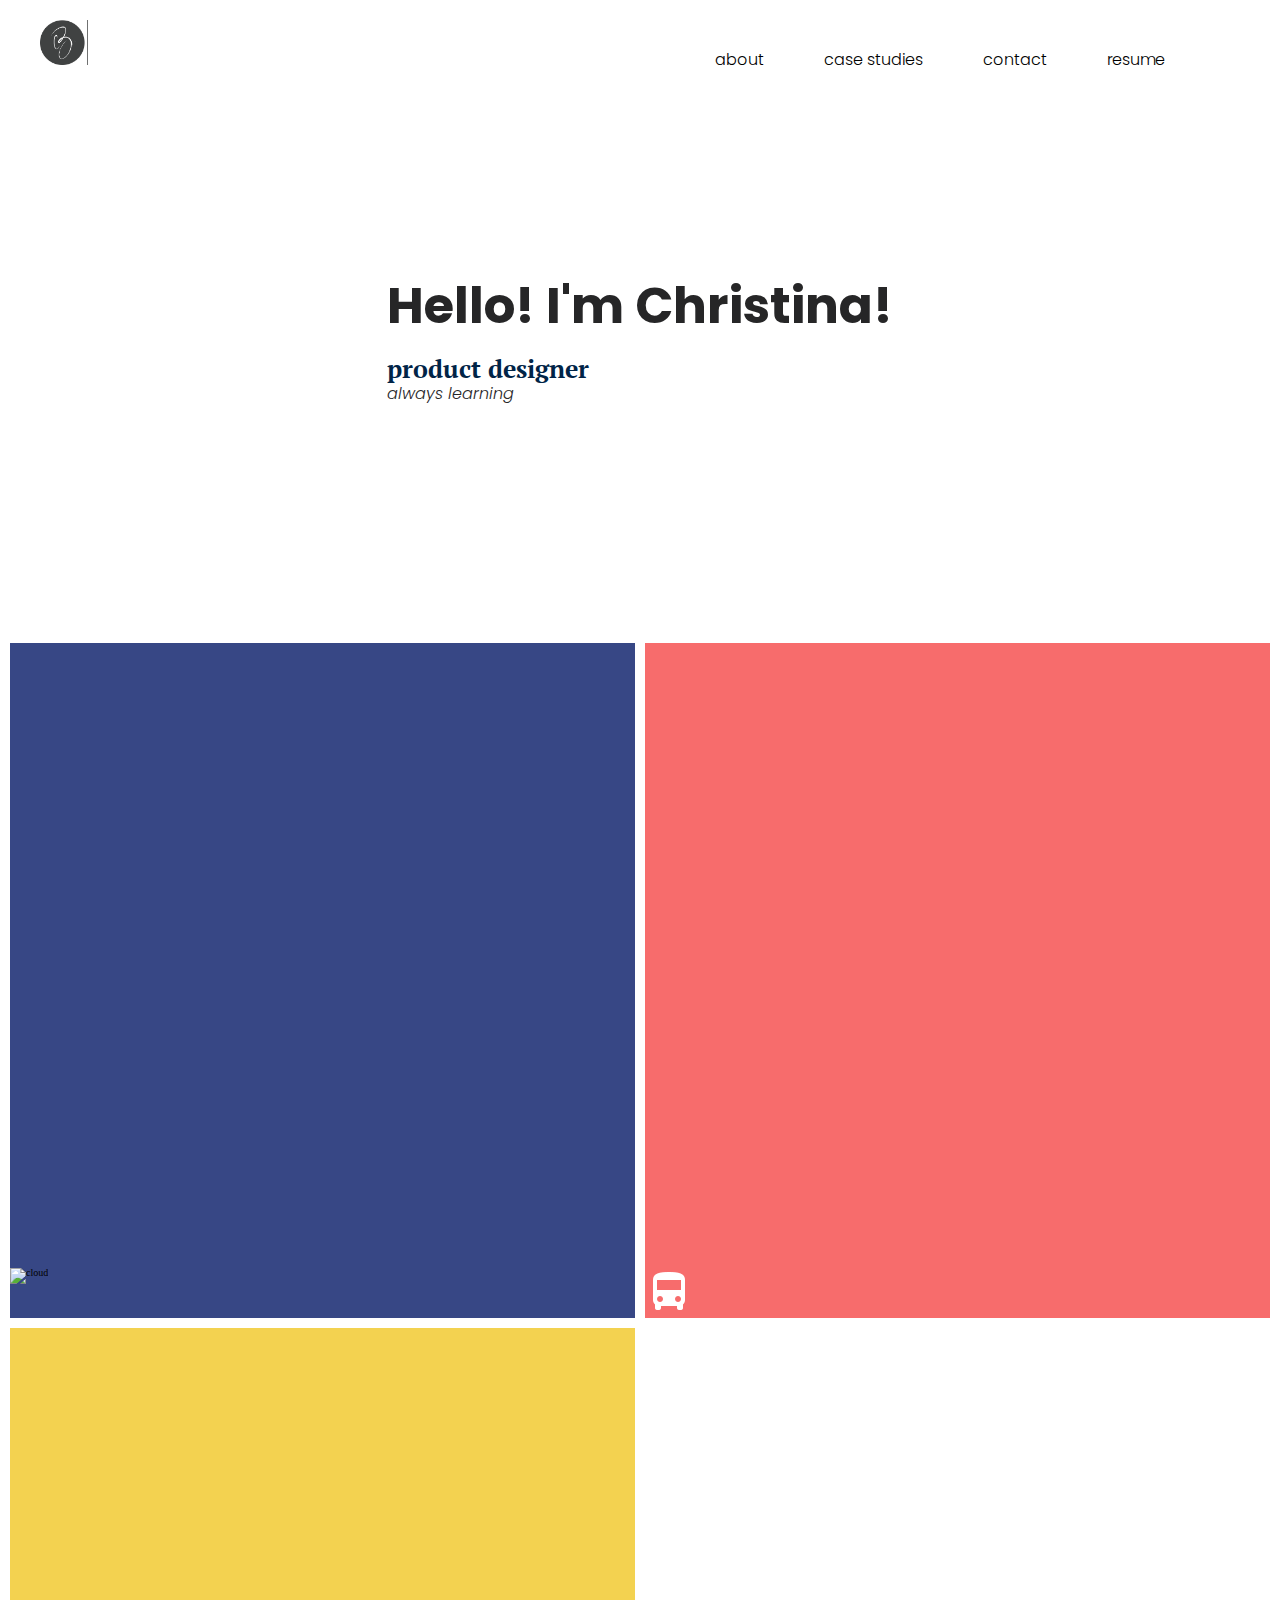
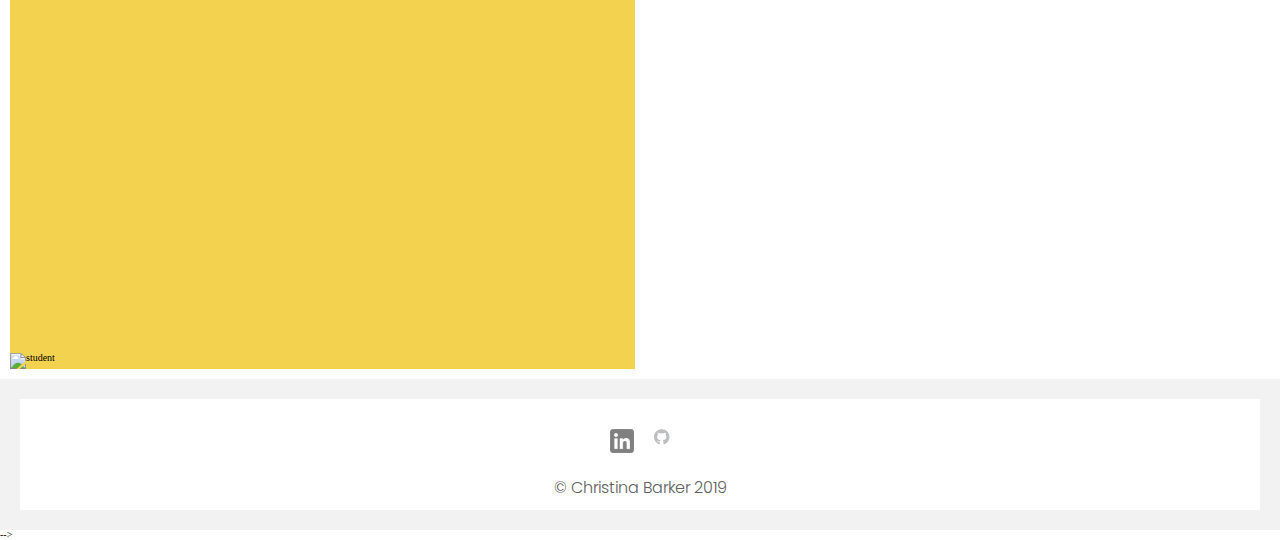
==== commit 3364eeaa: "port-update-four:completed" ====
--- a/index.html
+++ b/index.html
@@ -19,7 +19,7 @@
 <body>
  <section class="container">
   <header class="header">
-      <a href="index.html"><img class="logo" src="images/logo.png" alt="logo"/></a>
+      <a href="index.html"><img class="logo" src="images/logo-in.png" alt="logo"/></a>
       <input class="menu-btn"
        type="checkbox" id="menu-btn" />
      <label class="menu-icon" for="menu-btn"><span class="navicon"></span></label>
@@ -39,7 +39,6 @@
     <div class="content-hmpg">
       <h1>Hello! I'm Christina!</h1>
        <p class="slogan">product designer</p>
-       <p class="about">based in the San Francisco Bay Area</p>
        <p class="quote">always learning</p>
     </div>
  </section>
--- a/styles/main.css
+++ b/styles/main.css
@@ -15,7 +15,7 @@
 }
 
 .header {
- background-color: transparent;
+ background-color: white;
  position: fixed;
  left: 0;
  top: 0;
@@ -43,7 +43,7 @@
  display: block;
  float: left;
  margin: 0 auto;
- max-width: 70%;
+ max-width: 35%;
  padding: 2rem 3rem;
  text-decoration: none;
 }
@@ -135,41 +135,61 @@
  font-family: 'Poppins';
  font-weight: bold;
  font-style: normal;
- font-size: 2.75rem;
+ font-size: 3.5rem;
  color: #262627;
  margin: 0 auto;
- padding: 1rem;
+ padding: 2rem 1rem;
+ text-align: center;
 }
 
 h2 {
  font-family: 'Poppins';
- font-weight:bold;
+ font-weight: lighter;
  font-style: normal;
- font-size: 2.5rem;
+ font-size: 3rem;
  color: #262627;
- margin: .5rem;
+ margin: 0 auto;
+ padding: 1rem;
+ text-align: center;
 }
 
 h3 {
  font-family: 'PT Serif';
  font-style: normal;
  font-size: 2.5rem;
- font-weight: bold;
- color: #002447;
- margin: .5rem;
+ font-weight: 600;
+ color: #323232;
+ margin: 0 auto;
+ padding: 2rem 1rem;
+ text-align: center;
+}
+
+h4 {
+ font-family: 'Poppins';
+ font-weight: normal;
+ font-size: 1.6rem;
+ color:#616161;
+ margin: 0 auto;
+ text-align: center;
+ padding: 1rem;
+}
+
+hr {
+ border-top: 1px solid #616161;
 }
 
 .button {
+ display: inline-block;
  background-color: #fff;
  border: .2rem solid #616161;
  border-radius: 1px;
+ box-sizing: border-box;
  color: #616161;
- display: inline-block;
  font-family: 'Poppins';
  font-style:normal;
  font-size: 1.6rem;
- margin: 0 auto;
- padding: 1.5rem;
+ margin: 0rem 5rem;
+ padding: 1rem;
  position:relative;
  -webkit-transition-duration: 0.4s;
  transition-duration: 0.4s;
@@ -179,23 +199,33 @@
 }
 
 .button:hover {
- background-color: #ebcfc4;
+ background-color: #5DA2D5;
  color: #616161;
- border-color: #ebcfc4;
+ border-color: #5DA2D5;
+}
+
+@media all and (max-width: 15em){
+ a.button {
+  display: block;
+  margin: 0.4em auto;
+ }
 }
 
 /*all images included with in the website*/
 img.color-palette, .first-core-phones, .first-it, .core-phones, .sketches,
 .data, .dropbox-swot, .final-it, .font, .flows, .googledrive-swot, .iterations,
-.large, .local, .logo-lg, .logos, .me, .myrole, .phones, .second-it, .signature,
+.large, .local, .logo-in, .logos, .me, .myrole, .phones, .second-it, .signature,
 .sketch1, .sketch2, .type, .ux-testing, .wireframes {
  height: auto;
  width: 100%;
 }
 
-ul{
-  list-style: circle;
-  list-style-position: inside;
+ol{
+ list-style: disc;
+ list-style-position: outside disc;
+ margin-left: 1.5rem;
+ text-align: left;
+ padding: 1rem;
 }
 
 li {
@@ -216,7 +246,8 @@
  font-size: 1.6rem;
  color:#616161;
  line-height: 2.5rem;
- margin: .5rem;
+ margin: 0 auto;
+ text-align: left;
 }
 
 p.by {
@@ -257,6 +288,7 @@
  grid-template-rows: repeat(3, [row] 1fr);
  grid-gap: 2rem;
  margin: 0 auto;
+ padding-top: 10rem;
 }
 
 .content-hmpg{
@@ -495,31 +527,13 @@
  text-align: center;
 }
 
-h1 {
- margin: 0 auto;
- text-align: left;
-}
-
-h2 {
-  margin-top: 1rem;
-  margin-bottom: 0px;
-  text-align: center;
-}
-
 h2.name  {
-  margin-left: 1rem;
-  text-align: left;
+ margin: 0 auto;
+ margin-left: 1rem;
 }
 
 h2.project-name {
-  text-align: left;
-  margin: 0rem 1rem 0rem 1rem;
-}
-
-h3 {
-  text-align: left;
-  margin-top: 2rem;
-  margin-bottom: .5rem;
+ margin: 0rem 1rem 0rem 1rem;
 }
 
 p.slogan, p.quote, p.by {
@@ -541,10 +555,6 @@
   text-align: left;
 }
 
-p.title {
-  text-align: center;
-}
-
 .button {
  display: block;
  align-items: center;
@@ -563,42 +573,44 @@
 
 /*styling for core case study mobile*/
 .hero-core {
+ display: grid;
+ grid-gap: .5rem;
+ grid-template-columns: repeat(12, minmax(0,1fr));
+ grid-template-rows: repeat(6, [row] auto);
+ margin: 0 auto;
+ padding-top: 10rem;
+ }
+
+.core {
+ grid-column: 1 / -1;
+ grid-row: 1 /2;
+ margin: 0 auto;
+ padding: 1rem;
+}
+
+.strip {
  background-color:#C1C8E4;
  background-position: center;
  background-repeat: no-repeat;
  background-size: cover;
- margin: 0 auto;
- display: grid;
- grid-gap: .5rem;
- grid-template-columns: repeat(12, minmax(0,1fr));
- grid-template-rows: repeat(2, [row] auto);
- justify-content: space-between;
- padding-top: 2rem;
- }
-
-.core-l1 {
- grid-column: 1 / -1;
- grid-row: 1;
- margin: 6rem 2rem 0 2rem;
-}
-
-.core-r1 {
- grid-column: 1 / -1;
- grid-row: 2;
- margin: 1rem;
-  }
+ grid-column: 1/ -1;
+ grid-row: 3/ 6;
+ margin: 0 auto;
+ padding-bottom: 1rem;
+}
 
 .area-1 {
  display: grid;
  grid-template-columns: repeat(12, minmax(0,1fr));
- grid-template-rows: repeat(2, auto);
- margin: 1rem;;
+ grid-template-rows: repeat(4, [row] auto);
+ margin: 0 auto;
+ padding: 3rem 1rem 3rem 1rem;
 }
 
 .a {
  grid-column: 1 / -1;
  grid-row: 1;
- margin: 1rem;
+ margin:1rem;
 }
 
 .b {
@@ -606,76 +618,33 @@
  grid-row: 2;
  align-content: center;
  margin: 1rem;
+ padding: 3rem 1rem 3rem 1rem;
+}
+
+.b, .c p.about-project {
+ padding-top: 1rem;
+}
+
+.b, g.sub-head ol {
+ list-style: disc outside none;
+ margin-left: 1rem;
+ padding: 1rem;
 }
 
 .c {
  grid-column: 1 / -1;
  grid-row: 3;
- align-content: center;
- margin: 1rem;
+ margin: 0 auto;
+ padding: 1rem;
 }
 
 .d {
- grid-column: 1 / -1;
- grid-row: 4 ;
- margin: 1rem;
-}
-
-.insidebox {
- display: grid;
- grid-template-columns: repeat(12, minmax(0,1fr));
- grid-template-rows: repeat(1, 1fr);
- margin: 1rem;
-}
-
-.competitors {
- grid-column: 1 / -1;
- grid-row: 1;
- text-align: center;
- margin: 1rem;
-}
-
- /*swot analysis of two of four companies*/
-.area-a1 {
- background-color:#f2f2f2;
- display: grid;
- grid-gap: 1rem;
- grid-template-columns: repeat(12, minmax(0,1fr));
- grid-template-rows: repeat(2, auto);
- margin: 1rem;
-}
-
-.swot-l, .swot-r, h2.project-name {
- font-weight: lighter;
- line-height: 3rem;
-}
-
-.swot-l {
- background-color: #ffffff;
- box-shadow: 0 1px 3px rgba(0,0,0,0.12), 0 1px 2px rgba(0,0,0,0.24);
- transition: all 0.3s cubic-bezier(.25,.8,.25,1);
- grid-column: 1 / -1;
- grid-row: 1;
- margin: 1rem;
-}
-
-.swot-l:hover {
- box-shadow: 0 14px 28px rgba(0,0,0,0.25), 0 10px 10px rgba(0,0,0,0.22);
-}
-
-.swot-r {
- background-color: #ffffff;
- box-shadow: 0 1px 3px rgba(0,0,0,0.12), 0 1px 2px rgba(0,0,0,0.24);
- transition: all 0.3s cubic-bezier(.25,.8,.25,1);
- grid-column: 1 / -1;
- grid-row: 2;
- margin: 1rem;
-}
-
-.swot-r:hover {
- box-shadow: 0 14px 28px rgba(0,0,0,0.25), 0 10px 10px rgba(0,0,0,0.22);
-}
-/*close out the swot*/
+  grid-column: 1/ -1;
+  grid-row: 4;
+  margin: 0 auto;
+  padding: 3rem 2rem;
+  text-align: center;
+}
 
 .area-b1 {
  display: grid;
@@ -687,13 +656,8 @@
 .e{
  grid-column: 1 / -1;
  grid-row: 1;
- margin: 1rem;
-}
-
-.e li {
- background-color: #ffffff;
- border-radius: .2rem;
- margin: 1rem;
+ margin: 0 auto;
+ padding: 1rem;
 }
 
 .f {
@@ -961,7 +925,12 @@
 .r {
  grid-column: 1 / -1;
  grid-row: 2;
- margin: 2rem;
+ margin: 0 auto;
+ padding: 1rem;
+}
+
+.r p.about-project {
+ padding-bottom: 3rem;
 }
 
 .area-5 {
@@ -1061,12 +1030,12 @@
 }
 
 .area-9 {
-background-color: #f2f2f2;
+background-color: #e5e5e5;
 display: grid;
 grid-gap: 1rem;
 grid-template-columns: repeat(12, minmax(0,1fr));
 grid-template-rows: repeat(1, [row] auto);
-margin: 1rem;
+margin: 0 auto;
 }
 
 .y {
@@ -1077,7 +1046,7 @@
 }
 
 .core-phones {
- padding: 2rem 2rem 0rem 2rem;
+ padding: 2rem;
 }
 
 .area-10 {
@@ -1113,7 +1082,7 @@
 }
 
 img.logo {
- max-width: 30%;
+ max-width: 18%;
 }
 
 .header .menu-icon {
@@ -1194,39 +1163,34 @@
 
 /*core stlying*/
 .hero-core {
- background-color: #C1C8E4;
+ margin: 0 auto;
+ display: grid;
+ grid-gap: 1rem;
+ grid-template-columns: repeat(12, minmax(0,1fr));
+ grid-template-rows: repeat(6, [row] 1fr);
+ margin-top: 6rem;
+}
+
+.core {
+ grid-column: 1 / -1;
+ grid-row: 1;
+}
+
+.core > h1 {
+ font-size: 3rem;
+}
+
+.strip {
+ background-color:#C1C8E4;
  background-position: center;
  background-repeat: no-repeat;
- height:70rem;
- margin: 0 auto;
- display: grid;
- grid-gap: 1rem;
- grid-template-columns: repeat(12, minmax(0,1fr));
- grid-template-rows: repeat(2, [row] 1fr);
- justify-content: space-around;
- margin-top: 6rem;
-}
-
-.core-l1 {
- grid-column: 2 / span 4;
- grid-row: 1;
- margin-top: 6rem 1rem 1rem 1rem;
-}
-
-.core-l1 > h1 {
- font-size: 3rem;
- font-weight: lighter;
-}
-
-.core-r1 {
- grid-column: 7 / span 4;
- grid-row: 2;
- margin: 1rem;
- text-align: center;
+ background-size: cover;
+ grid-column: 1/-1;
+ grid-row: 2/6;
 }
 
 .core-phones {
- padding: 2rem 2rem 0rem 2rem;
+ padding: 3rem;
 }
 /*end core case study*/
 
@@ -1247,8 +1211,18 @@
  margin: 0 auto;
 }
 
-h1, h2 {
- text-align: left;
+h1, h2, h3.sub-head, h4 {
+text-align: left;
+}
+
+h2.title {
+display: inline-block;
+margin: 0 auto;
+padding: 3rem 1rem 1rem 1rem;
+}
+
+p.about-project{
+ display: inline-block;
 }
 
 p.about, p.about-project, p.by, p.copy-right, p.project-name, p.title {
@@ -1290,7 +1264,7 @@
 }
 
 img.logo {
- max-width: 25%;
+ max-width:10%;
  padding: 2rem 4rem;
 }
 
@@ -1355,6 +1329,7 @@
 
 /*end specific styling for the hmpg*/
 .button {
+ align-self: center;
  background-color: #fff;
  border-color: #616161;
  color: #616161;
@@ -1362,118 +1337,99 @@
  font-family: 'Poppins';
  font-size: 1.6rem;
  font-style: normal;
- height: auto;
- margin: 0 auto;
  position: relative;
  text-decoration: none;
+ text-align: center;
+ vertical-align: bottom;
 }
 
 /*styling for core case study page*/
 
 .hero-core {
- background-image: url('../images/corehmpg.jpg');
+ display grid;
+ grid-gap: 1rem;
+ grid-template-columns: repeat(12, minmax(0,1fr));
+ grid-template-rows: repeat(5, [row] 1fr);
+ margin: 0 auto;
+}
+
+.core {
+ grid-column: 4/ span 6;
+ grid-row: 1/ 2;
+ margin: 0 auto;
+ padding-top: 7rem;
+}
+
+.core h1{
+ font-size: 3.9rem;
+ padding-bottom: 3rem;
+ text-align: center;
+}
+
+.core p.about {
+ font-size: 2rem;
+ padding-bottom: 3rem;
+ text-align: center;
+}
+
+.strip {
+ background-color:#C1C8E4;
  background-position: center;
  background-repeat: no-repeat;
- margin: 0 auto;
- display grid;
- grid-gap: 2rem;
- grid-template-columns: repeat(12, minmax(0,1fr));
- grid-template-rows: repeat(4, [row] 1fr);
-}
-
-.core-l1 {
- grid-column: 2/ span 5;
- grid-row: 2 / span 2;
- margin: 1rem;
- padding: 10rem ;
-}
-
-.core-r1 {
- grid-column: 6/ span 5;
- grid-row: 2/ span 2;
- margin: 0 auto;
- padding: 5rem;
+ background-size: cover;
+ grid-column: 1/-1;
+ grid-row: 2/ span 4;
+ margin: 0 auto;
 }
 
 img.phones {
+ max-width: 30%;
  padding: 3rem;
 }
 
-.button {
- margin-top: 3rem;
-}
-
-img.icon {
- float: left;
- margin: 0 auto;
- text-align: justify;
- width: 10%;
-}
-
-h2.title {
-display: inline-block;
-margin: 0 auto;
-padding: 3rem 1rem 1rem 1rem;
-}
-
-p.about-project{
- display: inline-block;
-}
-
 .area-1 {
  display: grid;
- grid-gap: 2rem;
- grid-template-columns: repeat(4, [col] 1fr );
- grid-template-rows: repeat(3, [row] auto );
- margin: 2rem;
+ grid-gap: 3rem;
+ grid-template-columns: repeat(12, minmax(0,1fr));
+ grid-template-rows: repeat(4, [row] auto );
+ margin: 0 auto;
 }
 
 .a {
- grid-column: 2 / span 2 ;
+ grid-column:  4/ 7;
  grid-row: 1 ;
- margin-top: 2rem;
+ margin: 0 auto;
+ padding: 1.5rem;
 }
 
 .b {
- grid-column: 2 / span 2 ;
+ grid-column: 4/ 10;
  grid-row: 2 ;
- margin-top: 20px;
-}
-
-.role {
- grid-column: 1 / span 4;
- grid-row: 1;
- margin: 2rem;
- padding: 2rem 2rem 2rem 2rem;
- text-align: left;
+ margin: 0 auto;
+ padding: 1rem;
 }
 
 .c {
- grid-column: 2/ span 2;
+ grid-column: 4/ 10;
  grid-row: 3 ;
- align-content: center;
- margin-top: 20px;
-}
-
+ margin: 0 auto;
+ padding: 1rem;
+}
+
+/*competitor icons */
 .d {
- grid-column: 2 / span 2;
- grid-row:4 ;
- margin-top: 20px;
-}
-
-/*competitor icons */
-.insidebox {
- display: grid;
- grid-gap: 1rem;
- grid-template-columns: repeat(4, [col] 1fr );
- grid-template-rows: repeat(1, [row] 2fr );
- margin: 1rem;
-}
-
-.competitors {
-grid-column: 2 / span 2;
-grid-row: 1;
-text-align: center;
+ background-color: #f2f2f2;
+ box-shadow: 0 1px 3px rgba(0,0,0,0.12), 0 1px 2px rgba(0,0,0,0.24);
+ transition: all 0.3s cubic-bezier(.25,.8,.25,1);
+ grid-column: 1 / -1;
+ grid-row: 4;
+ margin: 0 auto;
+ padding: 1rem;
+ text-align: center;
+}
+
+.d:hover {
+ box-shadow: 0 14px 28px rgba(0,0,0,0.25), 0 10px 10px rgba(0,0,0,0.22);
 }
 /*close competitors - icons*/
 
@@ -1508,22 +1464,27 @@
  display: grid;
  grid-gap: 20px;
  grid-row-gap: 20px;
- grid-template-columns: repeat(4, [col] 1fr );
+ grid-template-columns: repeat(6, minmax(0,1fr));
  grid-template-rows: repeat(3, [row] auto );
  margin: 20px;
 }
 
 .e {
- grid-column: 2 / span 2;
- grid-row: 1;
-}
-
-.e li {
+ grid-column: 1 / 4;
+ grid-row: 1;
+}
+
+.e ul{
+  margin-left: 0;
+  padding-left: 0;
+}
+.e ul li {
  color: #616161;
  font-family: 'Poppins';
  font-size: 1.6em;
  font-style: normal;
  font-weight: 300;
+ list-style-position: outside;
  line-height: 2.5rem;
  margin-bottom: 1rem;
  margin-left: 1rem;
@@ -1531,8 +1492,8 @@
 }
 
 .f {
- grid-column: 2 / span 2 ;
- grid-row: 2;
+ grid-column: 4 / span 7 ;
+ grid-row: 1;
 }
 
 .g {
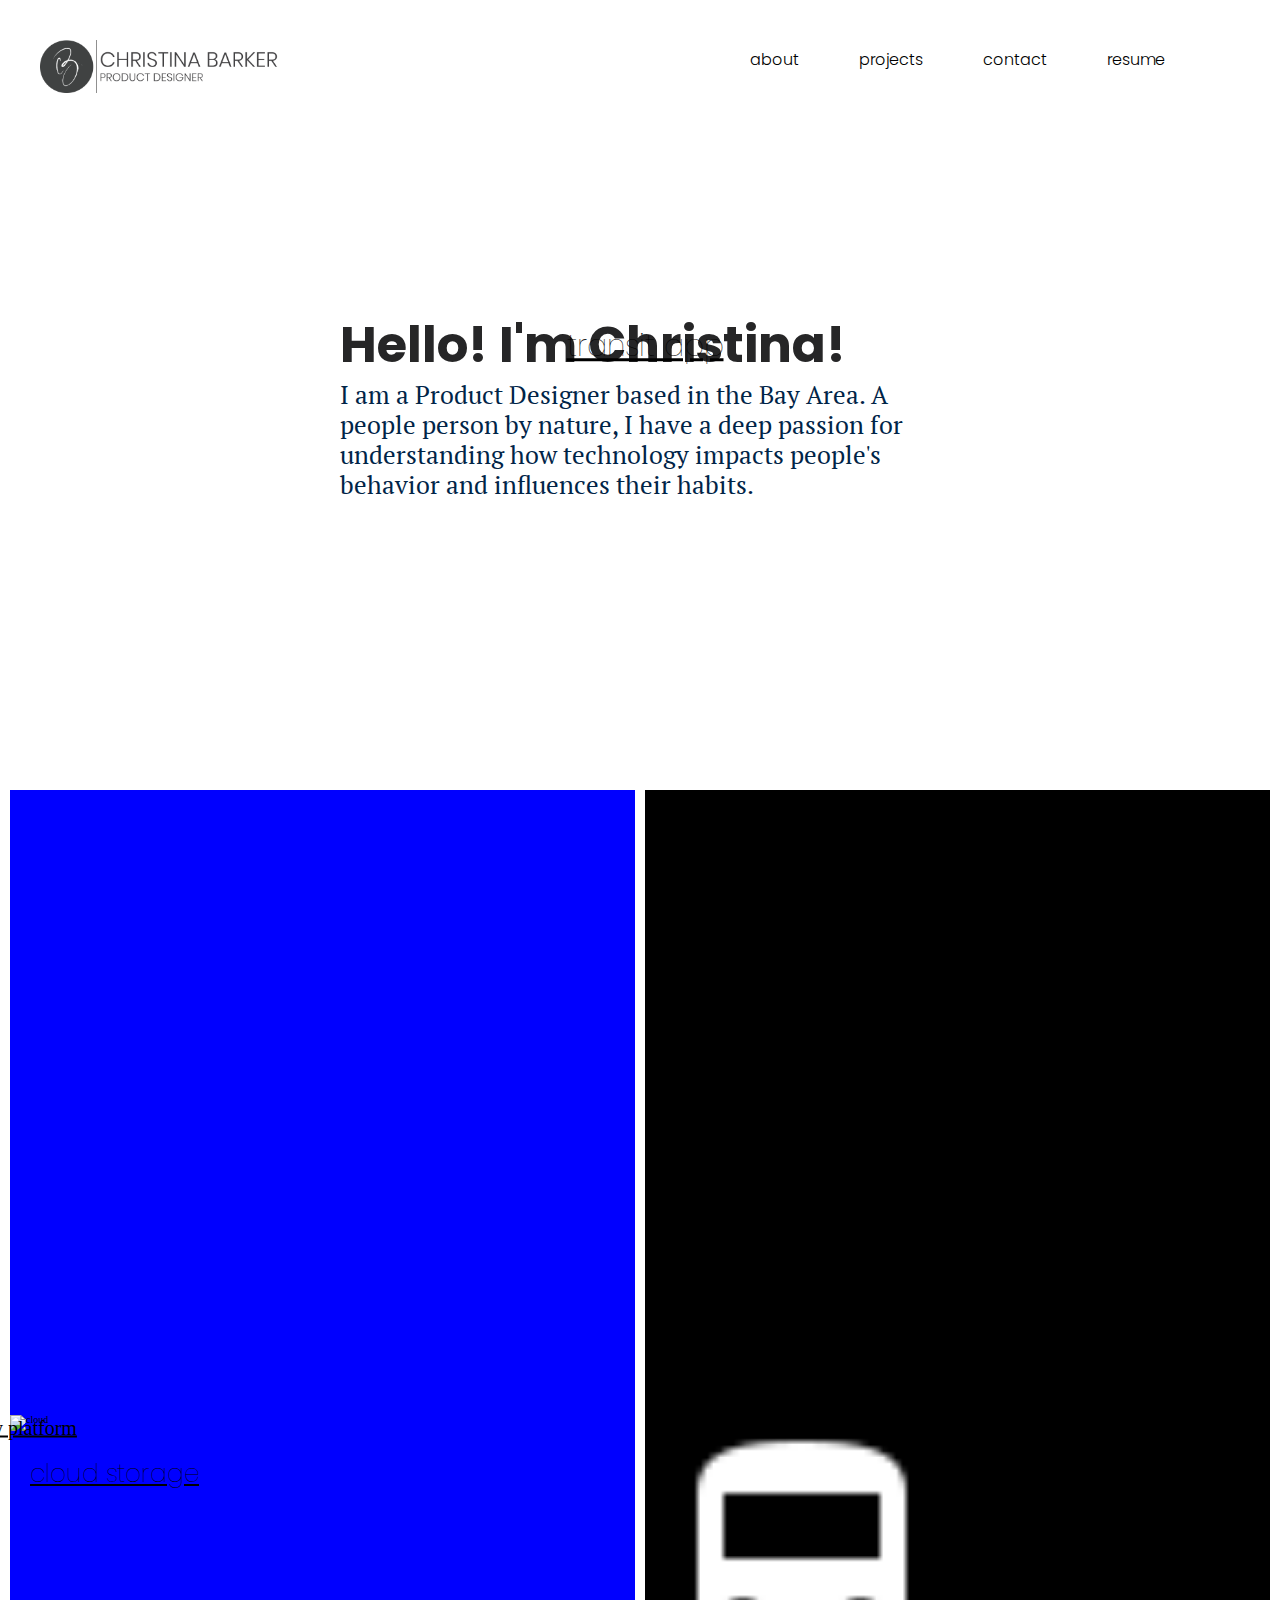
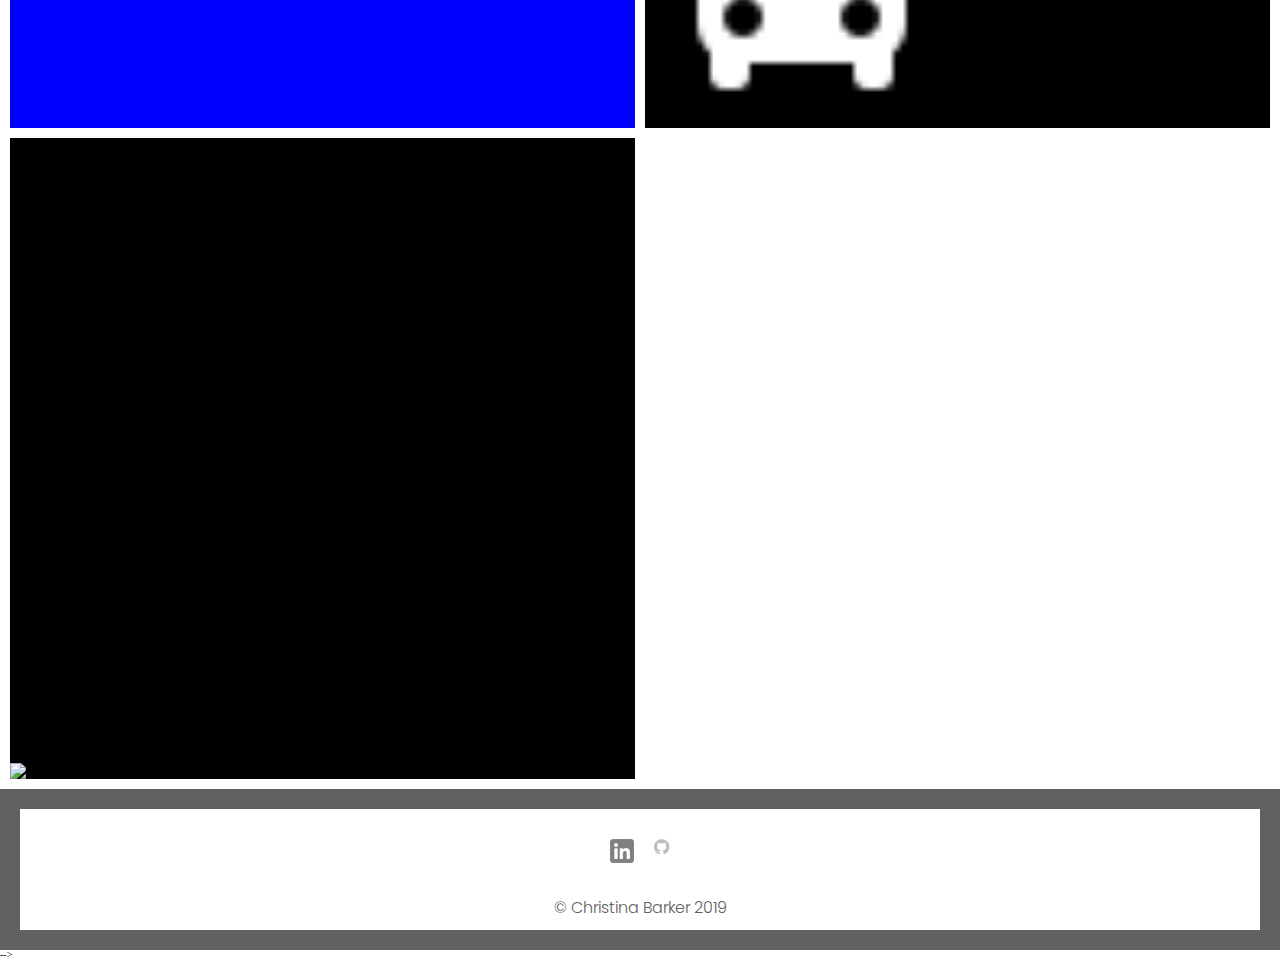
==== commit 33dd16e2: "port-update-five:completed" ====
--- a/index.html
+++ b/index.html
@@ -19,7 +19,7 @@
 <body>
  <section class="container">
   <header class="header">
-      <a href="index.html"><img class="logo" src="images/logo-in.png" alt="logo"/></a>
+      <a href="index.html"><img class="logo" src="images/logo.png" alt="logo"/></a>
       <input class="menu-btn"
        type="checkbox" id="menu-btn" />
      <label class="menu-icon" for="menu-btn"><span class="navicon"></span></label>
@@ -27,9 +27,9 @@
       <li>
         <a href="about.html">about</a></li>
       <li>
-       <a href="core.html">case studies</a></li>
+       <a href="core.html">projects</a></li>
       <li>
-      <a href="contact.html">contact</a></li>
+      <a href="about.html">contact</a></li>
       <li>
       <a href="../images/resume.pdf" target="_blank" rel="noopener noreferrer">resume</a></li>
     </ul>
@@ -38,8 +38,8 @@
  <section class="hero-hmpg">
     <div class="content-hmpg">
       <h1>Hello! I'm Christina!</h1>
-       <p class="slogan">product designer</p>
-       <p class="quote">always learning</p>
+       <p class="slogan">I am a Product Designer based in the Bay Area.  A people person by nature,
+         I have a deep passion for understanding how technology impacts people's behavior and influences their habits.</p>
     </div>
  </section>
 
@@ -66,8 +66,7 @@
   <div class="item-3">
        <img class="icons" src="images/icons/student.png" alt="student" class="image"/>
        <div class="overlay">
-       <div class="text">
-       <h2 class="project-name"><a href="bright.html">literacy platform</a></h2>
+       <div class="text"><a href="bright.html">literacy platform</a></div>
      </div>
    </div>
  </div>
--- a/styles/main.css
+++ b/styles/main.css
@@ -43,7 +43,7 @@
  display: block;
  float: left;
  margin: 0 auto;
- max-width: 35%;
+ max-width:60%;
  padding: 2rem 3rem;
  text-decoration: none;
 }
@@ -130,7 +130,7 @@
   color: #000;
 }
 /*end navigation*/
-
+/*stlying for all h tags, p tags, ol, ul, li tags and buttons*/
 h1 {
  font-family: 'Poppins';
  font-weight: bold;
@@ -160,7 +160,6 @@
  font-weight: 600;
  color: #323232;
  margin: 0 auto;
- padding: 2rem 1rem;
  text-align: center;
 }
 
@@ -213,8 +212,8 @@
 
 /*all images included with in the website*/
 img.color-palette, .first-core-phones, .first-it, .core-phones, .sketches,
-.data, .dropbox-swot, .final-it, .font, .flows, .googledrive-swot, .iterations,
-.large, .local, .logo-in, .logos, .me, .myrole, .phones, .second-it, .signature,
+.data, .example, .final-it, .font, .flows, .iterations,
+.large, .local, .logo-in, .logos, .me, .myrole, .persona, .phones, .second-it, .signature,
 .sketch1, .sketch2, .type, .ux-testing, .wireframes {
  height: auto;
  width: 100%;
@@ -247,6 +246,7 @@
  color:#616161;
  line-height: 2.5rem;
  margin: 0 auto;
+ padding:1rem 0;
  text-align: left;
 }
 
@@ -262,10 +262,11 @@
 p.project-description, p.slogan {
  font-family: 'PT Serif';
  font-style: normal;
- font-weight: bold;
+ font-weight: normal;
  font-size: 1.9rem;
  color:#002447;
- margin: .5rem;
+ line-height: 3rem;
+ margin: 1rem;
 }
 
 p.quote {
@@ -282,6 +283,8 @@
  font-size: 2.5rem;
 }
 
+/*end stlying for specific h tags*/
+
 .hero-hmpg {
  display: grid;
  grid-template-columns: repeat(12, minmax(0,1fr));
@@ -309,14 +312,13 @@
 }
 
 .icons {
- width:auto;
+ display: block;
+ width: 50%;
  height: auto;
- max-width: 40%;
- max-height: 100%;
 }
 
 .item-1{
- background-color: #374785;
+ background-color: #000;
  box-sizing: border-box;
  padding-top: 100%;
  position: relative;
@@ -324,38 +326,21 @@
 }
 
 .item-2 {
- background-color:#F76c6c;
+ background-color:#000;
  padding-top: 100%;
  box-sizing: border-box;
  position: relative;
 }
 
 .item-3 {
- background-color: #F3D250;
+ background-color: #000;
  padding-top: 100%;
  box-sizing: border-box;
  position: relative;
 }
 
-.overlay {
- position: absolute;
- top: 0;
- bottom: 0;
- left: 0;
- right: 0;
- height: 100%;
- width: 100%;
- opacity: 0;
- transition: .5s ease;
- background-color: #ffffff;
-}
-
-.content:hover .overlay {
-  opactiy: 1;
-}
-
 .text {
- color: #000000;
+ color: #000;
  font-size: 20px;
  position: absolute;
  top: 50%;
@@ -374,11 +359,12 @@
 }
 
 .footer {
- background-color: #f2f2f2;
- display: grid;
+ background-color: #616161;
+ display: grid;
+ grid-gap: 1rem;
  grid-template-columns: repeat(12, minmax(0,1fr));
  grid-template-rows: repeat(2, [row] 1fr);
- grid-gap: 2rem;
+ margin: 0 auto;
 }
 
 .footer-bkgrnd {
@@ -408,26 +394,38 @@
 
 /*styling for about me page*/
 .hero-me {
- display: grid;
- grid-template-columns: repeat(12, minmax(0,1fr));
- grid-template-rows: repeat(1, [row] 1fr);
- grid-gap: 1rem;
- justify-content: space-between;
+ background-color: #000;
+ display: grid;
+ grid-template-columns: repeat(12, minmax(0,1fr));
+ grid-template-rows: repeat(2, [row] auto);
+ grid-gap: 1rem;
  margin: 0 auto;
 }
 
 .content-me {
  grid-column: 1 / -1;
- grid-row: 1;
- margin: 0 auto;
- margin-top: 9rem;
+ grid-row: 2;
+ margin: 0 auto;
 }
 
 img.me {
  display: block;
- margin: auto;
- max-width: 50%;
+ margin: 0 auto;
+ max-width: 80%;
  padding: 1rem 4rem;
+}
+
+.about-me {
+ grid-column: 1/ -1;
+ grid-row: 1;
+ margin: 0 auto;
+ padding-top: 9rem;
+}
+
+.about-me > h1, .about-me p.about-project, .about-me p.by {
+ color: #fff;
+ padding: 1rem;
+ text-align: left;
 }
 
 .main {
@@ -454,10 +452,7 @@
 
 /*styling for contact page*/
 .hero-contact {
- background-image: url('../images/world.jpg');
- background-position: center;
- background-repeat: no-repeat;
- background-size: contain;
+ background-color: #616161;
  grid-gap: 1rem;
  grid-template-columns: repeat(12, minmax(0,1fr));
  grid-template-rows: repeat(2, [row] 1fr);
@@ -474,9 +469,8 @@
  padding:1rem;
 }
 
-img.signature {
- margin: 1rem;
- max-width: 10%;
+.contact-hmpg > h1{
+ color: #fff;
 }
 
 .form {
@@ -487,36 +481,44 @@
  padding: 1rem;
  }
 
-.form input, textarea, button {
- border-radius: 1rem;
+.form input, textarea, {
  font-family: 'Poppins';
  font-size: 1.5em;
  font-weight: normal;
  color:#676767;
- border: 1px solid #f2f2f2;
- background-color: #ffffff;
+ border: 1px solid #fff;
+ background-color: transparent;
  margin: 0 auto;
  padding: 2em;
  transition: all 0.3s ease-in-out;
  width: 100%;
  }
 
+.form button {
+ display: inline-block;
+ background-color: #fff;
+ border: .2rem solid #fff;
+ border-radius: 1px;
+ box-sizing: border-box;
+ color: #000;
+ font-family: 'Poppins';
+ font-style: normal;
+ font-size: 1.6rem;
+ margin: 0rem 5rem;
+ padding: 1rem;
+ position:relative;
+ -webkit-transition-duration: 0.4s;
+ transition-duration: 0.4s;
+ cursor: pointer;
+ text-align: center;
+ text-decoration: none;
+ }
+
 .form textarea {
  overflow: auto;
  vertical-align: top;
  }
 
-.form button {
- background-color: #0336FF;
- border-radius: 1rem;
- display: inline-block;
- font-family: 'Poppins';
- font-size: 1em;
- font-weight: normal;
- color: #ffffff;
- margin: 0 auto;
- padding: 1rem;
- }
 /*end styling for contact me page*/
 
 .copy {
@@ -545,21 +547,11 @@
  text-align: left;
 }
 
-p.about-project {
-  margin-top: .5rem;
-  margin-left: 1rem;
-}
-
 p.project-description {
   margin: 0rem 0rem 0rem 1rem;
   text-align: left;
 }
 
-.button {
- display: block;
- align-items: center;
-}
-
 img.icon {
  display: block;
  width: 10%;
@@ -585,11 +577,11 @@
  grid-column: 1 / -1;
  grid-row: 1 /2;
  margin: 0 auto;
- padding: 1rem;
+ padding: 5rem;
 }
 
 .strip {
- background-color:#C1C8E4;
+ background-color:#ECECEC;
  background-position: center;
  background-repeat: no-repeat;
  background-size: cover;
@@ -621,10 +613,6 @@
  padding: 3rem 1rem 3rem 1rem;
 }
 
-.b, .c p.about-project {
- padding-top: 1rem;
-}
-
 .b, g.sub-head ol {
  list-style: disc outside none;
  margin-left: 1rem;
@@ -639,30 +627,77 @@
 }
 
 .d {
-  grid-column: 1/ -1;
-  grid-row: 4;
-  margin: 0 auto;
-  padding: 3rem 2rem;
-  text-align: center;
-}
-
-.area-b1 {
- display: grid;
- grid-template-columns: repeat(12, minmax(0,1fr));
- grid-template-rows: repeat(3, auto);
- margin: 1rem;
- }
-
-.e{
- grid-column: 1 / -1;
- grid-row: 1;
- margin: 0 auto;
- padding: 1rem;
-}
-
-.f {
  box-shadow: 0 1px 3px rgba(0,0,0,0.12), 0 1px 2px rgba(0,0,0,0.24);
  transition: all 0.3s cubic-bezier(.25,.8,.25,1);
+ grid-column: 1/ -1;
+ grid-row: 4;
+ margin: 0;
+}
+
+.d:hover {
+ box-shadow: 0 14px 28px rgba(0,0,0,0.25), 0 10px 10px rgba(0,0,0,0.22);
+}
+
+.competitors {
+ text-align: center;
+ padding: .5rem;
+}
+
+.area-a1 {
+ display: grid;
+ grid-template-columns: repeat(12, minmax(0,1fr));
+ grid-template-rows: repeat(2, auto);
+ margin: 1rem;
+}
+.e {
+ grid-column: 1/-1;
+ grid-row: 1;
+ margin: 0 auto;
+}
+
+.personas {
+ background-color: #a9a9a9;
+ grid-column: 1/-1;
+ grid-row: 2;
+ display: grid;
+ grid-template-columns: repeat(12, minmax(0,1fr));
+ grid-template-rows:repeat(2, auto);
+ grid-gap:1rem;
+}
+
+.p-one {
+ grid-column: 2/ 12;
+ grid-row: 1;
+ margin: 0 auto;
+ padding: 1rem;
+ text-align: center;
+}
+
+.p-two {
+ grid-column: 2/ 12;
+ grid-row: 2;
+ margin: 0 auto;
+ padding: 1rem;
+ text-align: center;
+}
+
+.area-b1 {
+ display: grid;
+ grid-template-columns: repeat(12, minmax(0,1fr));
+ grid-template-rows: repeat(4, auto);
+ margin: 1rem;
+ }
+
+.f{
+ grid-column: 1 / -1;
+ grid-row: 1;
+ margin: 0 auto;
+ padding: 1rem;
+}
+
+.g {
+ box-shadow: 0 1px 3px rgba(0,0,0,0.12), 0 1px 2px rgba(0,0,0,0.24);
+ transition: all 0.3s cubic-bezier(.25,.8,.25,1);
  grid-column: 1 / -1;
  grid-row: 2;
  margin: 1rem;
@@ -670,27 +705,33 @@
  text-align: center;
 }
 
-.f:hover {
+.g:hover {
  box-shadow: 0 14px 28px rgba(0,0,0,0.25), 0 10px 10px rgba(0,0,0,0.22);
 }
 
-.g {
+.h {
  grid-column: 1 / -1;
  grid-row: 3;
  margin: 1rem;
 }
 
-.g li {
+.h li {
  text-align: left;
  margin-bottom: 1rem;
  margin-left: 1rem;
 }
 
+.h-2 {
+ grid-column: 1/-1;
+ grid-row: 4;
+ margin: 1rem;
+}
+
   /* Grid Area-2 Start*/
 .area-2 {
  display: grid;
  grid-template-columns: repeat(12, minmax(0,1fr));
- grid-template-rows: repeat(4, auto);
+ grid-template-rows: repeat(3, auto);
  margin: 1rem;
 }
 
@@ -699,7 +740,7 @@
  grid-row: 1;
  margin: 1rem;
  text-align: left;
-  }
+}
 
 .j {
  grid-column: 1 / -1;
@@ -707,7 +748,7 @@
  margin: 1rem;
  display: grid;
  grid-template-columns: repeat(12, minmax(0, 1fr));
- grid-template-rows: repeat(3, 1fr);
+ grid-template-rows: repeat(1, [row] 1fr);
 }
 
 .c-high {
@@ -715,38 +756,18 @@
  transition: all 0.3s cubic-bezier(.25,.8,.25,1);
  grid-column: 1 / -1;
  grid-row: 1;
- margin: 1rem;
- padding: 0 2rem 2rem 2rem;
+ margin: 0 auto;
+ padding: 1rem;
  text-align: left;
  }
 
-.c-medium {
- box-shadow: 0 1px 3px rgba(0,0,0,0.12), 0 1px 2px rgba(0,0,0,0.24);
- transition: all 0.3s cubic-bezier(.25,.8,.25,1);
- grid-column: 1 / -1;
- grid-row: 2;
- margin: 1rem;
- padding: 0 2rem 2rem 2rem;
- text-align: left;
- }
-
-.c-low {
- box-shadow: 0 1px 3px rgba(0,0,0,0.12), 0 1px 2px rgba(0,0,0,0.24);
- transition: all 0.3s cubic-bezier(.25,.8,.25,1);
+.c-high:hover {
+ box-shadow: 0 14px 28px rgba(0,0,0,0.25), 0 10px 10px rgba(0,0,0,0.22);
+}
+
+.k {
  grid-column: 1 / -1;
  grid-row: 3;
- margin: 1rem;
- padding: 0 2rem 2rem 2rem;
- text-align: left;
- }
-
-.c-high:hover, .c-medium:hover, .c-low:hover {
- box-shadow: 0 14px 28px rgba(0,0,0,0.25), 0 10px 10px rgba(0,0,0,0.22);
-}
-
-.k {
- grid-column: 1 / -1;
- grid-row: 4;
  margin: 1rem;
 }
 
@@ -796,7 +817,7 @@
  display: grid;
  grid-gap: 1rem;
  grid-template-columns: repeat(12, minmax(0,1fr));
- grid-template-rows: repeat(1, [row] auto);
+ grid-template-rows: repeat(3, [row] auto);
  margin: 1rem;
 }
 
@@ -811,7 +832,7 @@
  box-shadow: 0 1px 3px rgba(0,0,0,0.12), 0 1px 2px rgba(0,0,0,0.24);
  transition: all 0.3s cubic-bezier(.25,.8,.25,1);
  grid-column: 1 / -1;
- grid-row: 1;
+ grid-row: 2;
  margin: 1rem;
  padding: 1rem;
  text-align: center;
@@ -828,7 +849,7 @@
  box-shadow: 0 1px 3px rgba(0,0,0,0.12), 0 1px 2px rgba(0,0,0,0.24);
  transition: all 0.3s cubic-bezier(.25,.8,.25,1);
  grid-column: 1 / -1;
- grid-row: 2;
+ grid-row: 3;
  margin: 1rem;
  padding: 1rem;
  text-align: center;
@@ -862,12 +883,11 @@
 }
 
 .area-p {
- background-color: #f2f2f2;
- display: grid;
- grid-gap: .5rem;
+ background-color: #616161;
+ display: grid;
+ grid-gap: 1rem;
  grid-template-columns: repeat(12, minmax(0,1fr));
  grid-template-rows: repeat(4, [row] auto);
- margin: 1rem;
 }
 
 .c-sketch-p1 {
@@ -1013,19 +1033,6 @@
 .w {
  grid-column: 1 / -1;
  grid-row: 2;
- margin: 1rem;
-}
-
-.first, .second, .final {
- margin: auto;
- padding: 1rem;
- text-align: center;
- width: 55%;
-}
-
-.x {
- grid-column: 1 / -1;
- grid-row: 3;
  margin: 1rem;
 }
 
@@ -1075,6 +1082,33 @@
  padding: 1rem;
 }
 
+/*bright case study styling */
+.hero-bright{
+ display: grid;
+ grid-template-columns: repeat(12, minmax(0, 1fr));
+ grid-template-rows: repeat(8, [row] 1fr);
+ margin: 0 auto;
+}
+
+.con-bright-top {
+ grid-column: 4/10;
+ grid-row: 3/5;
+ margin:0 auto;
+ padding: 1rem;
+}
+
+.con-bright-bottom {
+ background-color: #F3D250;
+ grid-column: 1/-1;
+ grid-row: 5/ 8;
+}
+
+.image {
+ grid-column: 1/ -1;
+ grid-row: 7/ 13;
+ padding: 6rem;
+}
+
 /*styling for contact page form box*/
 @media screen and (min-width: 575px) {
  .container {
@@ -1082,7 +1116,7 @@
 }
 
 img.logo {
- max-width: 18%;
+ max-width: 50%;
 }
 
 .header .menu-icon {
@@ -1127,8 +1161,8 @@
  margin: 0 auto;
 }
 
-.item {
- background-color: white;
+.item-1 {
+ background-color: blue;
  padding-top: 100%;
  box-sizing: border-box;
  position: relative;
@@ -1181,7 +1215,7 @@
 }
 
 .strip {
- background-color:#C1C8E4;
+ background-color:#ECECEC;
  background-position: center;
  background-repeat: no-repeat;
  background-size: cover;
@@ -1213,6 +1247,10 @@
 
 h1, h2, h3.sub-head, h4 {
 text-align: left;
+}
+
+h1, h4 {
+ padding: 1rem 0;
 }
 
 h2.title {
@@ -1264,8 +1302,8 @@
 }
 
 img.logo {
- max-width:10%;
- padding: 2rem 4rem;
+ max-width:25%;
+ padding: 4rem;
 }
 
 /*specific stying for hmpg*/
@@ -1285,7 +1323,7 @@
 }
 
 p.slogan, p.quote, p.by {
-  margin: .5rem 1rem 0rem 1rem;
+  margin: 0 auto;
 }
 
 .project {
@@ -1373,7 +1411,7 @@
 }
 
 .strip {
- background-color:#C1C8E4;
+ background-color:#ECECEC;
  background-position: center;
  background-repeat: no-repeat;
  background-size: cover;
@@ -1389,42 +1427,43 @@
 
 .area-1 {
  display: grid;
- grid-gap: 3rem;
+ grid-gap: 1rem;
  grid-template-columns: repeat(12, minmax(0,1fr));
  grid-template-rows: repeat(4, [row] auto );
  margin: 0 auto;
+ padding: 2rem 1rem;
 }
 
 .a {
  grid-column:  4/ 7;
  grid-row: 1 ;
  margin: 0 auto;
- padding: 1.5rem;
+ padding: 2rem 1rem;
 }
 
 .b {
  grid-column: 4/ 10;
  grid-row: 2 ;
  margin: 0 auto;
- padding: 1rem;
+ padding: 2rem 1rem;
 }
 
 .c {
  grid-column: 4/ 10;
  grid-row: 3 ;
  margin: 0 auto;
- padding: 1rem;
+ padding: 2rem 1rem;
 }
 
 /*competitor icons */
 .d {
- background-color: #f2f2f2;
+ background-color: #e5e5e5;
  box-shadow: 0 1px 3px rgba(0,0,0,0.12), 0 1px 2px rgba(0,0,0,0.24);
  transition: all 0.3s cubic-bezier(.25,.8,.25,1);
  grid-column: 1 / -1;
  grid-row: 4;
  margin: 0 auto;
- padding: 1rem;
+ padding: 2rem 1rem;
  text-align: center;
 }
 
@@ -1433,52 +1472,68 @@
 }
 /*close competitors - icons*/
 
-/*swot analysis of two of four companies*/
 .area-a1 {
- background-color: #f2f2f2;
- display: grid;
- grid-gap: 1rem;
- grid-template-columns: repeat(4, [col] 1fr );
- grid-template-rows: repeat(4, [row] 1fr);
- margin: 0 auto;
-}
-
-.swot-l {
- background-color: #ffffff;
- grid-column: 1 /span 2;
- grid-row: 1 /span 4;
- margin: 4rem;
- padding: 2rem;
-}
-
-.swot-r {
- background-color: #ffffff;
- grid-column: 3/ span 2;
- grid-row: 1 / span 4;
- margin: 4rem;
- padding: 2rem;
-}
-/*close out the swot*/
+ display: grid;
+ grid-gap: 1rem;
+ grid-template-columns: repeat(12, minmax(0, 1fr));
+ grid-template-rows: repeat(1, [row] .5fr);
+ margin: 0 auto;
+ padding: 2rem 1rem;
+}
+
+.e {
+ grid-column: 2/ 6;
+ grid-row: 1;
+ margin: 0 auto;
+ padding: 2rem 1rem;
+}
+
+.personas {
+ background-color: #a9a9a9;
+ grid-column: 6/-1;
+ grid-row: 1/ 2;
+ display: grid;
+ grid-gap: 1rem;
+ grid-template-columns: repeat(12, minmax(0, 1fr));
+ grid-template-rows: repeat(1, [row] .5fr);
+ margin: 0 auto;
+ padding: 2rem 1rem;
+}
+
+.p-one {
+ grid-column: 1/ 7;
+ grid-row: 1;
+ margin: 0 auto;
+}
+
+.p-two {
+ grid-column: 6 /-1;
+ grid-row: 1;
+ margin: 0 auto;
+ padding: 4rem;
+}
 
 .area-b1 {
  display: grid;
- grid-gap: 20px;
- grid-row-gap: 20px;
- grid-template-columns: repeat(6, minmax(0,1fr));
+ grid-gap: 1rem;
+ grid-template-columns: repeat(12, minmax(0,1fr));
  grid-template-rows: repeat(3, [row] auto );
- margin: 20px;
-}
-
-.e {
- grid-column: 1 / 4;
- grid-row: 1;
-}
-
-.e ul{
+ margin: 0 auto;
+ padding-top: 5rem;
+}
+
+.f {
+ grid-column: 4/ 10;
+ grid-row: 1;
+ margin: 0 auto;
+ padding: 2rem 1rem;
+}
+
+.f ul{
   margin-left: 0;
   padding-left: 0;
 }
-.e ul li {
+.f ul li {
  color: #616161;
  font-family: 'Poppins';
  font-size: 1.6em;
@@ -1491,17 +1546,21 @@
  text-align: left;
 }
 
-.f {
- grid-column: 4 / span 7 ;
- grid-row: 1;
-}
-
 .g {
- grid-column: 2 / span 2;
+ grid-column: 4 / 10 ;
+ grid-row: 2;
+ margin: 0 auto;
+ padding: 2rem 1rem;
+}
+
+.h {
+ grid-column: 3 / 7;
  grid-row: 3;
-}
-
-.g li {
+ margin: 0 auto;
+ padding: 2rem 1rem;
+}
+
+.h li, .h-2 li {
  color: #616161;
  font-family: 'Poppins';
  font-size: 1.6em;
@@ -1513,57 +1572,56 @@
  margin-left: 10px;
 }
 
+.h-2{
+ grid-column: 8/ 12;
+ grid-row: 3;
+ margin: 0 auto;
+ padding: 2rem 1rem;
+}
+
 /* Grid Area-2 Start*/
 .area-2 {
  display: grid;
  grid-gap: 1rem;
  grid-template-columns: repeat(12, minmax(0,1fr));
  grid-template-rows: repeat(4, [row] auto );
- margin: 1rem;
+ margin: 0 auto;
+ padding: 2rem 1rem;
 }
 
 .i {
- grid-column: 4/ span 6;
- grid-row: 1;
- margin: 2rem;
- padding-top: 1rem;
+ grid-column: 4/ 10;
+ grid-row: 1;
+ margin: 0 auto;
+ padding: 2rem 1rem;
 }
 
 .j {
-grid-column: 4 / span 6;
+grid-column: 4/ 10;
 grid-row: 2;
-margin: 2rem;
-}
-
-.c-high {
- grid-column: 1 / span 4;
- grid-row: 3;
-}
-
-.c-medium {
- grid-column: 5/ span 4;
- grid-row: 3;
-}
-
-.c-low {
- grid-column: 9 / -1;
- grid-row: 3;
+margin: 0 auto;
+padding: 2rem 1rem;
 }
 
 .k {
  grid-column: 4/ span 6;
  grid-row: 4;
+ margin: 0 auto;
+ padding: 2rem 1rem;
 }
 
 .ux-flows {
+background-color: #e5e5e5;
  display: grid;
  grid-gap: 2rem;
  grid-template-columns: repeat(12, minmax(0,1fr));
  grid-template-rows: repeat(1, [row] auto );
- margin: 2rem;
+ margin: 0 auto;
+ padding: 1rem;
 }
 
 .c-large{
+ background-color: #fff;
  grid-column:1/ span 6;
  grid-row: 1;
  margin: 1rem;
@@ -1571,6 +1629,7 @@
 }
 
 .c-local {
+background-color: #fff;
  grid-column: 7 / span 6;
  grid-row: 1;
  margin: 1rem;
@@ -1583,14 +1642,15 @@
  display: grid;
  grid-gap: 1rem;
  grid-template-columns: repeat(12, minmax(0,1fr));
- grid-template-rows: repeat(1, [row] auto );
+ grid-template-rows: repeat(3, [row] 1fr);
  margin: 1rem;
  padding: 2rem;
 }
 
 .l {
- grid-column: 2 / span 4;
- grid-row: 1;
+ grid-column: 1 / -1;
+ grid-row: 1;
+ margin: 0 auto;
 }
 
 .l h2.title {
@@ -1598,8 +1658,8 @@
 }
 
 .c-idea-one {
- grid-column: 6 / span 3;
- grid-row: 1;
+ grid-column: 1/ -1;
+ grid-row: 2;
 }
 
 img.brand {
@@ -1608,8 +1668,8 @@
 }
 
 .c-idea-two {
- grid-column: 9/ span 3;
- grid-row: 1;
+ grid-column: 1/-1;
+ grid-row: 3;
 }
 
 .area-3m {
@@ -1638,7 +1698,7 @@
  grid-gap:1rem;
  grid-template-columns: repeat(4, [col] 1fr);
  grid-template-rows: repeat(1, [row] 1fr);
- margin: 1rem;
+ margin: 0 auto;
 }
 
 .o h2.title {
@@ -1648,15 +1708,18 @@
 .o {
  grid-column: 2 / span 2;
  grid-row: 1;
+ margin: 0 auto;
+ padding: 2rem 1rem;
 }
 
 .area-p {
- background-color: #f2f2f2;
+ background-color: #e5e5e5;
  display: grid;
  grid-gap: 1rem;
  grid-template-columns: repeat(4, [col] 1fr);
  grid-template-rows: repeat(1, [row] auto );
- margin: 1rem;
+ margin: 0 auto;
+ padding: 2rem 1rem;
  text-align: center;
 }
 
@@ -1738,90 +1801,65 @@
 .area-6 {
  display: grid;
  grid-gap: 1rem;
- grid-template-columns: repeat(4, [col] 1fr );
+ grid-template-columns: repeat(12, minmax(0,1fr));
  grid-template-rows: repeat(1, [row] auto );
  margin: 2rem;
 }
 
 .t {
- grid-column: 2 / span 2;
- grid-row: 1;
- margin: 1rem;
+ grid-column: 4 / 10;
+ grid-row: 1;
+ margin: 0 auto;
+ padding: 2rem 1rem;
 }
 
 .area-7 {
- background-color: #f2f2f2;
- display: grid;
- grid-gap: 1rem;
- grid-template-columns: repeat(4, [col] 1fr );
- grid-template-rows: repeat(1, [row] auto );
- margin: 2rem;
+ background-color: #e5e5e5;
+ display: grid;
+ grid-gap: 1rem;
+ grid-template-columns: repeat(12, minmax(0,1fr));
+ grid-template-rows: repeat(1, [row] 1fr );
+margin: 0 auto;
 }
 
 .u {
- grid-column: 2 / span 2;
- grid-row: 1;
- margin: 2rem;
+ grid-column: 4 / 10;
+ grid-row: 1;
+ margin: 0 auto;
+ padding: 1rem;
  text-align: center;
 }
 
 .area-8 {
  display: grid;
  grid-gap: 1rem;
- grid-template-columns: repeat(4, [col] 1fr );
- grid-template-rows: repeat(4, [row] auto );
- margin: 2rem;
+ grid-template-columns: repeat(12, minmax(0,1fr));
+ grid-template-rows: repeat(3, [row] auto );
+ margin: 0 auto;
+ padding: 2rem 1rem;
 }
 
 .v {
- grid-column: 2 / span 2;
- grid-row: 1;
- margin: 2rem;
-}
-
-.v h2.title {
- padding-top: 6rem;
-}
+ grid-column: 4 / 10;
+ grid-row: 1;
+ margin: 0 auto;
+ padding: 2rem 1rem;
+}
+
 
 .w {
- grid-column: 2 / span 2;
- grid-row: 2;
- text-align: center;
- margin: 2rem;
- display: grid;
- grid-gap: 1rem;
- grid-template-columns: repeat(3, [col] 1fr);
- grid-template-rows: repeat(1, [row] auto );
- margin: 2rem;
- text-align: center;
-}
-
-.w h2.title {
- padding-left: 1rem;
-}
+ grid-column: 2/ 6;
+ grid-row: 2;
+ margin: 0 auto;
+ padding: 2rem 1rem;
+}
+
 
 .first {
-  grid-column: 1;
-  margin: 0 auto;
-  padding: 1rem;
-  text-align: center;
-  width: 95%;
-}
-
-.second {
- grid-column: 2;
- margin: auto;
- padding: 1rem;
- text-align: center;
- width: 55%;
-}
-
-.final {
- grid-column: 3;
- margin: 0 auto;
- padding: 1rem;
- text-align: center;
- width: 95%;
+ grid-column: 7/ 12;
+ grid-row: 2;
+ margin: 0 auto;
+ padding: 2rem 1rem;
 }
 
 .x {
@@ -1831,19 +1869,19 @@
 }
 
 .area-9 {
- background-color: #f2f2f2;
- display: grid;
- grid-gap: 1rem;
- grid-template-columns: repeat(4, [col] 1fr );
+ background-color: #e5e5e5;
+ display: grid;
+ grid-gap: 1rem;
+ grid-template-columns: repeat(12, minmax(0,1fr));
  grid-template-rows: repeat(1, [row] auto );
- margin: 2rem;
+ margin: 0 auto;
 }
 
 .y {
- grid-column: 2 / span 2;
- grid-row: 1;
- margin: 2rem;
- padding: 1rem;
+ grid-column: 4 / 10;
+ grid-row: 1;
+ margin: 0 auto;
+ padding: 3rem;
  text-align: center;
 }
 
@@ -1863,56 +1901,40 @@
 .area-10 {
   display: grid;
   grid-gap: 1rem;
-  grid-template-columns: repeat(4, [col] 1fr );
+  grid-template-columns: repeat(12, minmax(0,1fr));
   grid-template-rows: repeat(1, [row] auto );
-  margin: 2rem;
+  margin: 0 auto;
 }
 
 .z {
- grid-column: 2 / span 2;
- grid-row: 1;
- margin: 2rem;
-}
-
-.z h2.title {
- padding-top: 7rem;
+ grid-column: 3 / 11;
+ grid-row: 1;
+ margin: 0 auto;
+ padding: 2rem 1rem;
 }
 
 /*styling for contact page*/
 .hero-contact {
- background-image: url('../images/world.jpg');
- background-position: center;
- background-repeat: no-repeat;
- background-size: contain;
+ background-color: #616161;
  display: grid;
  grid-gap: 2rem;
  grid-template-columns: repeat(12, minmax(0,1fr));
- grid-template-rows: repeat(1, [row] auto);
- height: 80vh;
- margin: 0 auto;
- padding-top: 5rem;
- padding-bottom: 5rem;
+ grid-template-rows: repeat(2, [row] auto);
+ margin: 0 auto;
 }
 
 .contact-hmpg{
- grid-column: 1 / span 2;
+ grid-column: 1 / -1;
  grid-row: 1;
  margin: 0 auto;
  margin-top: 9rem;
  padding: 1rem;
-}
-
-img.signature {
-display: block;
-margin-left: 4rem;
-padding: 1rem;
-max-width: 10%;
 }
 
 .form {
  border-radius: 1rem;
- grid-column: 3 / span 2;
- grid-row: 1;
+ grid-column: 5/ 10;
+ grid-row: 2;
  margin: 0 auto;
  margin-top: 7rem;
  padding: 1rem;
@@ -1925,53 +1947,43 @@
 
 /*about me styling*/
 .hero-me {
- display: grid;
- grid-gap: 1rem;
- grid-template-columns: repeat(12, minmax(0,1fr));
- grid-template-rows: repeat(3, [row] .5fr);
- justify-content: space-around;
- margin-top: 4rem;
+ background-color: #000;
+ display: grid;
+ grid-gap: 1rem;
+ grid-template-columns: repeat(12, minmax(0,1fr));
+ grid-template-rows: repeat(1, [row] 1fr);
+ padding-top: 10rem;
 }
 
 .content-me {
- grid-column: 2 / span 3;
- grid-row: 2;
- margin: 0 auto;
+ grid-column: 7/ 12;
+ grid-row: 1/ 2;
 }
 
 img.me {
  max-width: 75%;
- margin: 0 auto;
- padding: 1rem;
+ margin: 5rem;
+ padding: 5rem;
 }
 
 .about-me {
- grid-column: 6/ span 5;
- grid-row: 2;
- margin: 0 auto;
+ grid-column: 2/ 7;
+ grid-row: 1/2;
+ margin: 0 auto;
+ text-align: left;
 }
 
 .main {
  display: grid;
  grid-template-columns: repeat(12, minmax(0, 1fr));
- grid-template-rows: repeat(1, [row] 1fr);
+ grid-template-rows: repeat(4, [row] 1fr);
  margin: 1rem;
 }
 
 .content-main {
- grid-column: 6 / span 5;
- grid-row: 1;
- margin: 0 auto;
- padding: 3rem;
- text-align: left;
-}
-
-.content-about {
- grid-column: 6 / span 5;
- grid-row: 1;
- margin: 0 auto;
- margin-top: 8rem;
- padding-bottom: 3rem;
+ grid-column: 6 / 12;
+ grid-row: 1;
+ margin: 0 auto;
  text-align: left;
 }
 
@@ -1986,23 +1998,27 @@
 .hero-bright{
  display: grid;
  grid-template-columns: repeat(12, minmax(0, 1fr));
- grid-template-rows: repeat(14, [row] 1fr);
+ grid-template-rows: repeat(0, [row] 1fr);
  margin: 0 auto;
 }
 
 .con-bright-top {
- grid-column: 4/8;
- grid-row: 4/5;
+ grid-column: 4/10;
+ grid-row: 3/4;
  margin:0 auto;
  padding: 1rem;
 }
 
 .con-bright-bottom {
  background-color: #F3D250;
- opacity: 0.5;
  grid-column: 1/-1;
- grid-row: 6/ 14;
-}
-
-
-}
+ grid-row: 4/ 10;
+}
+
+.image {
+ grid-column: 4/10;
+ grid-row: 7/13;
+}
+
+
+}
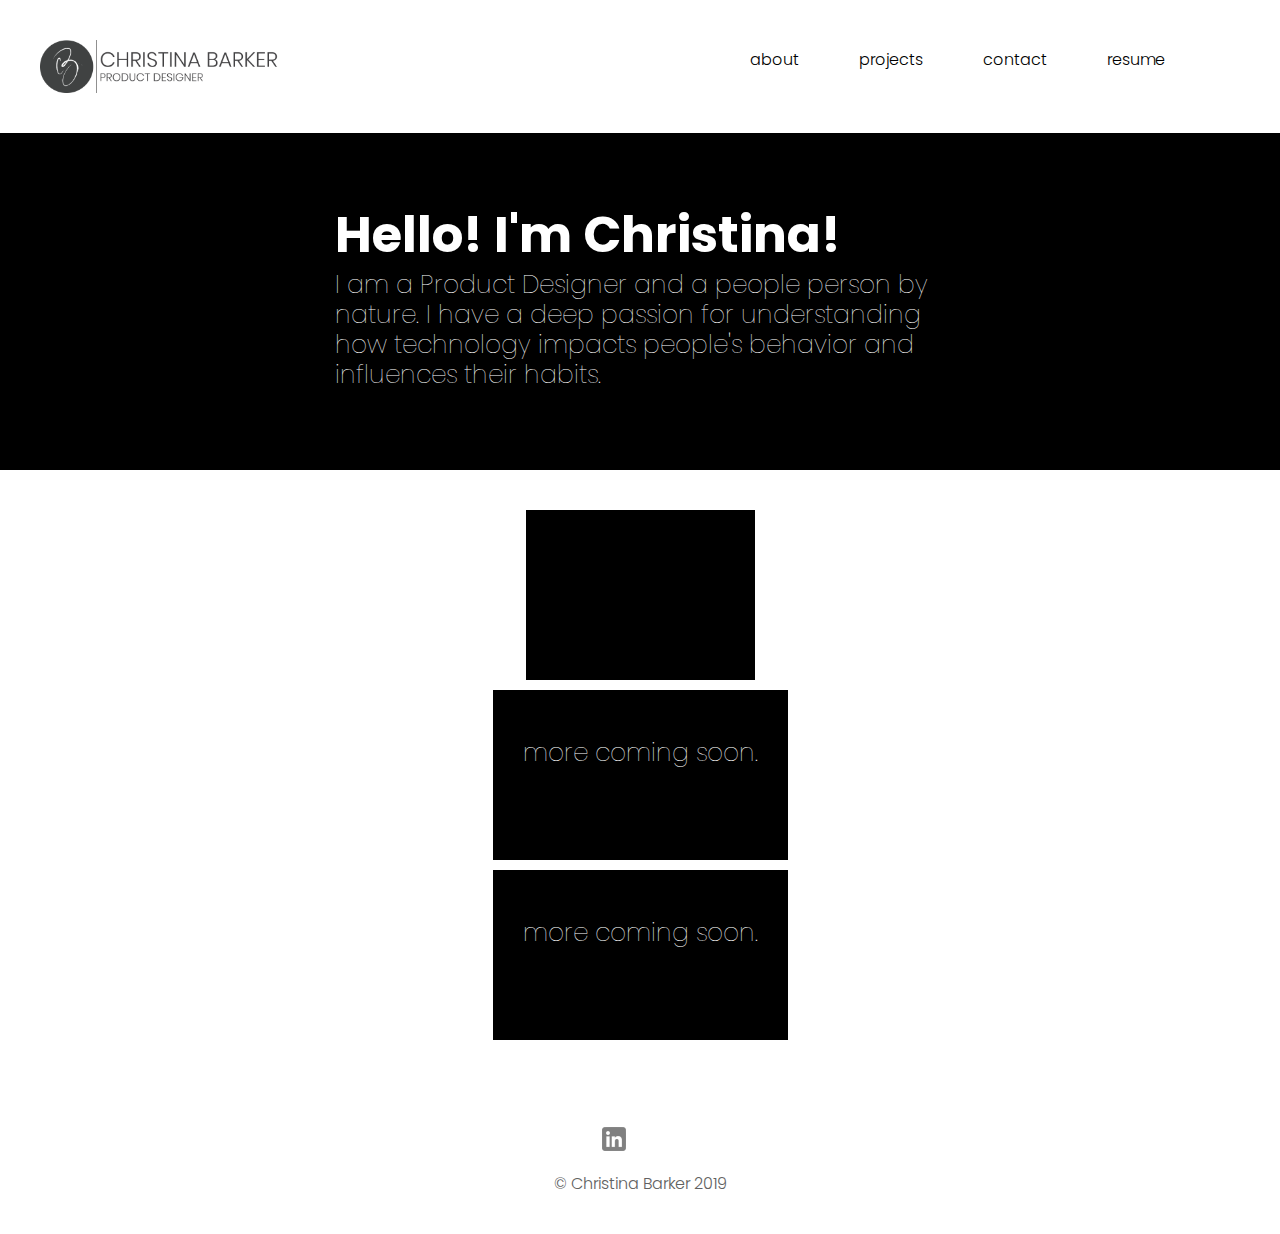
==== commit b0fde929: "port-update-six:completed" ====
--- a/index.html
+++ b/index.html
@@ -38,38 +38,28 @@
  <section class="hero-hmpg">
     <div class="content-hmpg">
       <h1>Hello! I'm Christina!</h1>
-       <p class="slogan">I am a Product Designer based in the Bay Area.  A people person by nature,
+       <p class="slogan">I am a Product Designer and a people person by nature.
          I have a deep passion for understanding how technology impacts people's behavior and influences their habits.</p>
     </div>
  </section>
 
 <section class="project">
   <div class="item-1">
-    <img class="icons" src="images/icons/cloud.png" alt="cloud" class="image"/>
-    <div class="overlay">
-        <div class"text">
-         <h2 class="project-name"><a href="core.html">cloud storage</a></h2>
-        </div>
-      </div>
-   </div>
+    <h2 class="project-name"><a href="core.html">cloud storage</a></h2>
+    <div class-"image">
+
+    </div>
+  </div>
 
   <div class="item-2">
-      <img class="icons" src="images/icons/bus.png" alt="bus" class="image">
-      <div class="overlay">
-       <div class="text">
-       <h2 class="project-name"><a href="busybus.html">transit app</a></h2>
-    </div>
-  </div>
+      <h2 class="project-name">more coming soon.</h2>
+      <h2 class="project-name"><a href="busybus.html">transit app</a></h2>
  </div>
 
-
   <div class="item-3">
-       <img class="icons" src="images/icons/student.png" alt="student" class="image"/>
-       <div class="overlay">
-       <div class="text"><a href="bright.html">literacy platform</a></div>
-     </div>
+      <h2 class="project-name">more coming soon.</h2>
+      <h2 class="project-name"><a href="bright.html">literacy platform</a></h2>
    </div>
- </div>
 </section>
 
 </main>
@@ -84,7 +74,7 @@
      <p class="copy-right"> &copy Christina Barker 2019</p>
    </div>
   </div>
-</section>-->
+</section>
 </section>
 </body>
 </html>
--- a/styles/main.css
+++ b/styles/main.css
@@ -203,11 +203,6 @@
  border-color: #5DA2D5;
 }
 
-@media all and (max-width: 15em){
- a.button {
-  display: block;
-  margin: 0.4em auto;
- }
 }
 
 /*all images included with in the website*/
@@ -286,69 +281,63 @@
 /*end stlying for specific h tags*/
 
 .hero-hmpg {
- display: grid;
- grid-template-columns: repeat(12, minmax(0,1fr));
- grid-template-rows: repeat(3, [row] 1fr);
- grid-gap: 2rem;
- margin: 0 auto;
- padding-top: 10rem;
+ background-color: #000;
+ display: grid;
+ grid-template-columns: repeat(12, minmax(0,1fr));
+ grid-template-rows: repeat(1, [row] 1fr);
+ grid-gap: 1rem;
+ margin: 0 auto;
+ padding-top: 7rem;
+}
+
+.content-hmpg > h1 {
+ color: #fff;
+}
+
+.content-hmpg p.slogan {
+ font-family: 'Poppins';
+ font-weight: lighter;
+ color: #fff;
+ text-align: left;
 }
 
 .content-hmpg{
  grid-column: 1 / -1;
- grid-row: 2/ span 2;
- grid-gap: 1rem;
- margin: 0 auto;
- padding: 1rem;
+ grid-row: 1;
+ margin: 0 auto;
+ padding: 8rem 1rem;
 }
 
 .project {
  background-color: #ffffff;
  display: grid;
  grid-gap: 1rem;
- grid-template-columns: repeat(auto-fill, minmax(50%, 1fr));
- margin: 1rem;
- padding: 1rem;
-}
-
-.icons {
- display: block;
- width: 50%;
- height: auto;
-}
-
+ grid-template-columns: repeat(12, minmax(0,1fr));
+ grid-template-rows: repeat(6, [row] 1fr);
+ padding: 4rem 0;
+}
+.item-1> h2.project-name, .item-2> h2.project-name, .item-3 > h2.project-name{
+ color: #fff;
+}
 .item-1{
  background-color: #000;
- box-sizing: border-box;
- padding-top: 100%;
- position: relative;
- width: 100%;
+ grid-column: 2/ span 10;
+ grid-row: 1/ span 2;
+ padding-top: 2rem;
 }
 
 .item-2 {
  background-color:#000;
- padding-top: 100%;
- box-sizing: border-box;
- position: relative;
+ grid-column: 2/ span 10;
+ grid-row: 3/ span 2;
+ padding-top: 2rem;
 }
 
 .item-3 {
  background-color: #000;
- padding-top: 100%;
- box-sizing: border-box;
- position: relative;
-}
-
-.text {
- color: #000;
- font-size: 20px;
- position: absolute;
- top: 50%;
- left: 50%;
- -webkit-transform: translate(-50%, -50%);
- -ms-transform: translate(-50%, -50%);
- transform: translate(-50%, -50%);
- text-align: center;
+ grid-column: 2/ span 10;
+ grid-row: 5/ span 2;
+ padding-top: 2rem;
 }
 
 .text > h2.project-name {
@@ -359,29 +348,28 @@
 }
 
 .footer {
- background-color: #616161;
- display: grid;
- grid-gap: 1rem;
- grid-template-columns: repeat(12, minmax(0,1fr));
- grid-template-rows: repeat(2, [row] 1fr);
- margin: 0 auto;
+ background-color: #fff;
+ display: grid;
+ grid-gap: 1rem;
+ grid-template-columns: repeat(12, minmax(0,1fr));
+ grid-template-rows: repeat(2, [row] .5fr);
+ margin: 0 auto;
+ padding: 2rem 1rem;
 }
 
 .footer-bkgrnd {
  background-color: #ffffff;
  grid-column: 1 / -1;
- grid-row: 1 / -1;
- margin: 2rem;
- padding: 1rem;
+ grid-row: 2;
+ margin: 0 auto;
 }
 
 .footer-links {
- background-color: #ffffff;
+ background-color: #fff;
  display: flex;
  grid-row: 1;
  justify-content: center;
- margin: 0;
- padding: 2rem;
+ margin: 0 auto;
 }
 
 img.linkedin {
@@ -400,6 +388,7 @@
  grid-template-rows: repeat(2, [row] auto);
  grid-gap: 1rem;
  margin: 0 auto;
+ padding: 7rem 2rem 2rem 2rem;
 }
 
 .content-me {
@@ -434,12 +423,14 @@
  grid-template-columns: repeat(12, minmax(0,1fr));
  grid-template-rows: repeat(1, [row] 1fr);
  margin: 0 auto;
+ padding-top: 4rem;
 }
 
 .content-main {
  grid-column: 1 / -1;
  grid-row: 1;
  margin: 0 auto;
+ padding: 2rem;
 }
 
 .content-about {
@@ -466,7 +457,7 @@
  grid-column: 1 / -1;
  grid-row: 1;
  margin: 0 auto;
- padding:1rem;
+ padding: 1rem;
 }
 
 .contact-hmpg > h1{
@@ -560,7 +551,6 @@
 
 img.phones {
  margin: 0 auto;
- padding: 2rem;
 }
 
 /*styling for core case study mobile*/
@@ -577,7 +567,7 @@
  grid-column: 1 / -1;
  grid-row: 1 /2;
  margin: 0 auto;
- padding: 5rem;
+ padding: 4rem 1rem 1rem 2rem;
 }
 
 .strip {
@@ -588,7 +578,22 @@
  grid-column: 1/ -1;
  grid-row: 3/ 6;
  margin: 0 auto;
- padding-bottom: 1rem;
+ display: grid;
+ grid-gap: .5rem;
+ grid-template-columns: repeat(12, minmax(0, 1fr));
+ grid-template-rows: repeat(3 [row] 1fr);
+}
+
+.demo {
+ grid-column: 4/10 ;
+ grid-row: 1 / 3;
+ margin: 0 auto;
+ align-items: center;
+}
+
+img.phones {
+max-width: 100%;
+padding: 1rem;
 }
 
 .area-1 {
@@ -649,6 +654,7 @@
  grid-template-rows: repeat(2, auto);
  margin: 1rem;
 }
+
 .e {
  grid-column: 1/-1;
  grid-row: 1;
@@ -665,6 +671,10 @@
  grid-gap:1rem;
 }
 
+img.persona {
+ max-width: 75%;
+}
+
 .p-one {
  grid-column: 2/ 12;
  grid-row: 1;
@@ -778,6 +788,10 @@
  margin: 1rem;
 }
 
+.c-large, .c-local {
+  max-width: 75%;
+}
+
 .c-large{
  box-shadow: 0 1px 3px rgba(0,0,0,0.12), 0 1px 2px rgba(0,0,0,0.24);
  transition: all 0.3s cubic-bezier(.25,.8,.25,1);
@@ -786,7 +800,6 @@
  margin: 1rem;
  padding: 2rem;
  text-align: center;
- width: 95%;
 }
 
 .c-local {
@@ -798,7 +811,6 @@
  margin: 1rem;
  padding: 2rem;
  text-align: center;
- width: 95%;
 }
 
 .c-large:hover, .c-local:hover{
@@ -983,7 +995,8 @@
  grid-row: 3;
  margin: 1rem;
  padding: 1rem;
- text-align: center;
+ text-align: cent
+ er;
 }
 
 .area-6 {
@@ -1053,20 +1066,21 @@
 }
 
 .core-phones {
- padding: 2rem;
+ max-width: 75%;
+ padding: 1rem;
 }
 
 .area-10 {
  display: grid;
  grid-gap: 1rem;
  grid-template-columns: repeat(12, minmax(0,1fr));
- grid-template-rows: repeat(1, [row] auto);
+ grid-template-rows: repeat(2, [row] auto);
  margin: 1rem;
 }
 
 .z {
  grid-column: 1 / -1;
- grid-row: 1;
+ grid-row: 1 / span 2;
  margin: 1rem;
 }
 
@@ -1132,20 +1146,18 @@
 /*stlying for homepage*/
 .hero-hmpg {
  display: grid;
- grid-gap: 2rem;
- grid-template-columns: repeat(12, minmax(0,1fr));
- grid-template-rows: repeat(3, [row] 1fr);
- justify-content: space-around;
- margin: 0 auto;
- padding: 1rem;
+ grid-gap: 1rem;
+ grid-template-columns: repeat(12, minmax(0,1fr));
+ grid-template-rows: repeat(2, [row] 1fr);
+ margin: 0 auto;
+ padding-top: 12rem;
 }
 
 .content-hmpg {
- grid-column: 4/ span 6;
- grid-row: 2;
- grid-gap: 1rem;
- margin: 0 auto;
- padding-top: 5rem;
+ grid-column: 2/ 10;
+ grid-row: 1/ span 2;
+ grid-gap: 1rem;
+ margin: 0 auto;
 }
 
 .content-hmpg >h1 {
@@ -1153,30 +1165,46 @@
  margin: 0 auto;
 }
 
+.content-hmpg p.slogan {
+ text-align: left;
+}
+
 .project {
  background-color: #ffffff;
  display: grid;
  grid-gap: 1rem;
- grid-template-columns: repeat(auto-fill, minmax(30%, .5fr));
- margin: 0 auto;
+ grid-template-columns: repeat(12, minmax(0, 1fr));
+ grid-template-rows: repeat(6, [row] 1fr);
+ margin: 0 auto;
+ padding: 4rem 0;
 }
 
 .item-1 {
- background-color: blue;
- padding-top: 100%;
- box-sizing: border-box;
- position: relative;
-}
-
-.item .content {
- position: absolute;
- top: 0;
- right: 0;
- left: 0;
- bottom: 0;
-}
-
-.item-1 h2.project-name {
+ background-color: #000;
+ grid-column: 4/ span 6;
+ grid-row: 1 / span 2;
+ margin: 0 auto;
+ padding: 2rem 1rem;
+}
+
+.item-2 {
+ background-color: #000;
+ grid-column: 4/ span 6;
+ grid-row: 3/ span 2;
+ margin: 0 auto;
+ padding: 2rem 1rem;
+}
+
+.item-3 {
+ background-color: #000;
+ grid-column: 4/ span 6;
+ grid-row: 5/ span 2;
+ margin: 0 auto;
+ padding: 2rem 1rem;
+}
+
+
+.item-1 h2.project-name, .item-2 h2.project-name, .item-3 h2.project-name {
  font-size: 2.5rem;
  text-align: left;
  padding-top: 3rem;
@@ -1238,6 +1266,7 @@
  margin: 0 auto;
  max-width: 10%;
 }
+
 }/*end 575px view*/
 
 @media screen and (min-width: 1025px) {
@@ -1307,19 +1336,28 @@
 }
 
 /*specific stying for hmpg*/
+.hero-hmpg {
+ display: grid;
+ grid-gap: 2rem;
+ grid-template-columns: repeat(12, minmax(0,1fr));
+ grid-template-rows: repeat(1, [row] 1fr);
+ margin: 0 auto;
+ padding-top:10rem;
+}
+
 .content-hmpg {
- grid-column: 4/ span 6;
- grid-row: 2/ 3;
+ background-color: #000;
+ grid-column: 4/10;
+ grid-row: 1;
  grid-gap: .5rem;
  margin: 0 auto;
- padding-top: 4rem;
+ padding-top: 10rem;
 }
 
 .content-hmpg >h1 {
  font-size: 5rem;
  font-weight: bold;
  margin: 0 auto;
-
 }
 
 p.slogan, p.quote, p.by {
@@ -1327,36 +1365,33 @@
 }
 
 .project {
- grid-column: 2 / span 2;
- grid-row: 2;
- margin: 0 auto;
- text-align: left;
- background-color: #ffffff;
- display: grid;
- grid-gap: 1rem;
- grid-template-columns: repeat(auto-fill, minmax(40%, 1fr));
+ display: grid;
+ grid-gap: 1rem;
+ grid-template-columns: repeat(12, minmax(0, 1fr));
+ grid-template-rows: repeat(3, [row] 1fr);
+ margin: 0 auto;
+ padding-top: 4rem;
 }
 
 .item-1 {
- padding-top: 100%;
- box-sizing: border-box;
- position: relative;
+background-color: #000;
+grid-column: 4/10;
+grid-row: 1;
+margin: 0 auto;
 }
 
 .item-2{
- background-color:
+background-color: #000;
+grid-column: 4/10;
+grid-row: 2;
+margin: 0 auto;
 }
 
 .item-3 {
-box-sizing: border-box;
-}
-
-.item-1 .text, .item-2 .text, .item-3 .text {
- position: absolute;
- top: 0;
- right: 0;
- left: 0;
- bottom: 0;
+background-color: #000;
+grid-column: 4/10;
+grid-row: 3;
+margin: 0 auto;
 }
 
 .item > h2.project-name {
@@ -1364,10 +1399,8 @@
  margin-bottom: .3rem;
 }
 
-
 /*end specific styling for the hmpg*/
 .button {
- align-self: center;
  background-color: #fff;
  border-color: #616161;
  color: #616161;
@@ -1584,7 +1617,7 @@
  display: grid;
  grid-gap: 1rem;
  grid-template-columns: repeat(12, minmax(0,1fr));
- grid-template-rows: repeat(4, [row] auto );
+ grid-template-rows: repeat(5, [row] auto );
  margin: 0 auto;
  padding: 2rem 1rem;
 }
@@ -1611,86 +1644,37 @@
 }
 
 .ux-flows {
-background-color: #e5e5e5;
+ background-color: #e5e5e5;
+ grid-column: 4/10;
+ grid-row: 5;
  display: grid;
  grid-gap: 2rem;
  grid-template-columns: repeat(12, minmax(0,1fr));
  grid-template-rows: repeat(1, [row] auto );
  margin: 0 auto;
- padding: 1rem;
+ padding: 2rem 1rem;
 }
 
 .c-large{
  background-color: #fff;
- grid-column:1/ span 6;
- grid-row: 1;
- margin: 1rem;
- text-align: center;
+ grid-column:2/ span 6;
+ grid-row: 1;
+ margin: 1rem;
+ text-align: center;
+ padding: 1rem;
+}
+
+img.local, img.large {
+  width: 100%;
 }
 
 .c-local {
-background-color: #fff;
- grid-column: 7 / span 6;
- grid-row: 1;
- margin: 1rem;
- text-align: center;
-}
-/*end of grid area-2*/
-
-/*begin grid area-3*/
-.area-3 {
- display: grid;
- grid-gap: 1rem;
- grid-template-columns: repeat(12, minmax(0,1fr));
- grid-template-rows: repeat(3, [row] 1fr);
- margin: 1rem;
- padding: 2rem;
-}
-
-.l {
- grid-column: 1 / -1;
- grid-row: 1;
- margin: 0 auto;
-}
-
-.l h2.title {
- padding-top: 6rem;
-}
-
-.c-idea-one {
- grid-column: 1/ -1;
- grid-row: 2;
-}
-
-img.brand {
-  text-align: center;
-  max-width: 100%;
-}
-
-.c-idea-two {
- grid-column: 1/-1;
- grid-row: 3;
-}
-
-.area-3m {
- background-color: #efeeee;
- display: grid;
- grid-gap: 2rem;
- grid-template-columns: repeat(12, minmax(0,1fr));
- grid-template-rows: repeat(1, [row] auto );
- text-align: center;
- margin: 2rem;
-}
-
-.m {
- grid-column: 1 / -1;
- grid-row: 1;
- margin:2rem;
- text-align: center;
-}
-
-img.iterations {
-  max-width: 50%;
+ background-color: #fff;
+ grid-column: 7 / span 7;
+ grid-row: 1;
+ margin: 1rem;
+ text-align: center;
+ padding: 1rem;
 }
 
 .area-p1 {
@@ -1727,6 +1711,10 @@
  grid-column: 1;
  grid-row: 1;
  text-align: center;
+}
+
+img.sketches {
+  width: 90%;
 }
 
 .c-sketch-p2 {
@@ -1830,6 +1818,12 @@
  text-align: center;
 }
 
+img.first-core-phones {
+ margin: 0 auto;
+ padding: 1rem;
+ width: 90%;
+}
+
 .area-8 {
  display: grid;
  grid-gap: 1rem;
@@ -1845,15 +1839,13 @@
  margin: 0 auto;
  padding: 2rem 1rem;
 }
-
 
 .w {
  grid-column: 2/ 6;
  grid-row: 2;
  margin: 0 auto;
- padding: 2rem 1rem;
-}
-
+ padding: 3rem 1rem;
+}
 
 .first {
  grid-column: 7/ 12;
@@ -1902,15 +1894,15 @@
   display: grid;
   grid-gap: 1rem;
   grid-template-columns: repeat(12, minmax(0,1fr));
-  grid-template-rows: repeat(1, [row] auto );
+  grid-template-rows: repeat(3, [row] 1fr);
   margin: 0 auto;
 }
 
 .z {
  grid-column: 3 / 11;
- grid-row: 1;
- margin: 0 auto;
- padding: 2rem 1rem;
+ grid-row: 1/ 3;
+ margin: 0 auto;
+ padding: 3rem 1rem;
 }
 
 /*styling for contact page*/
